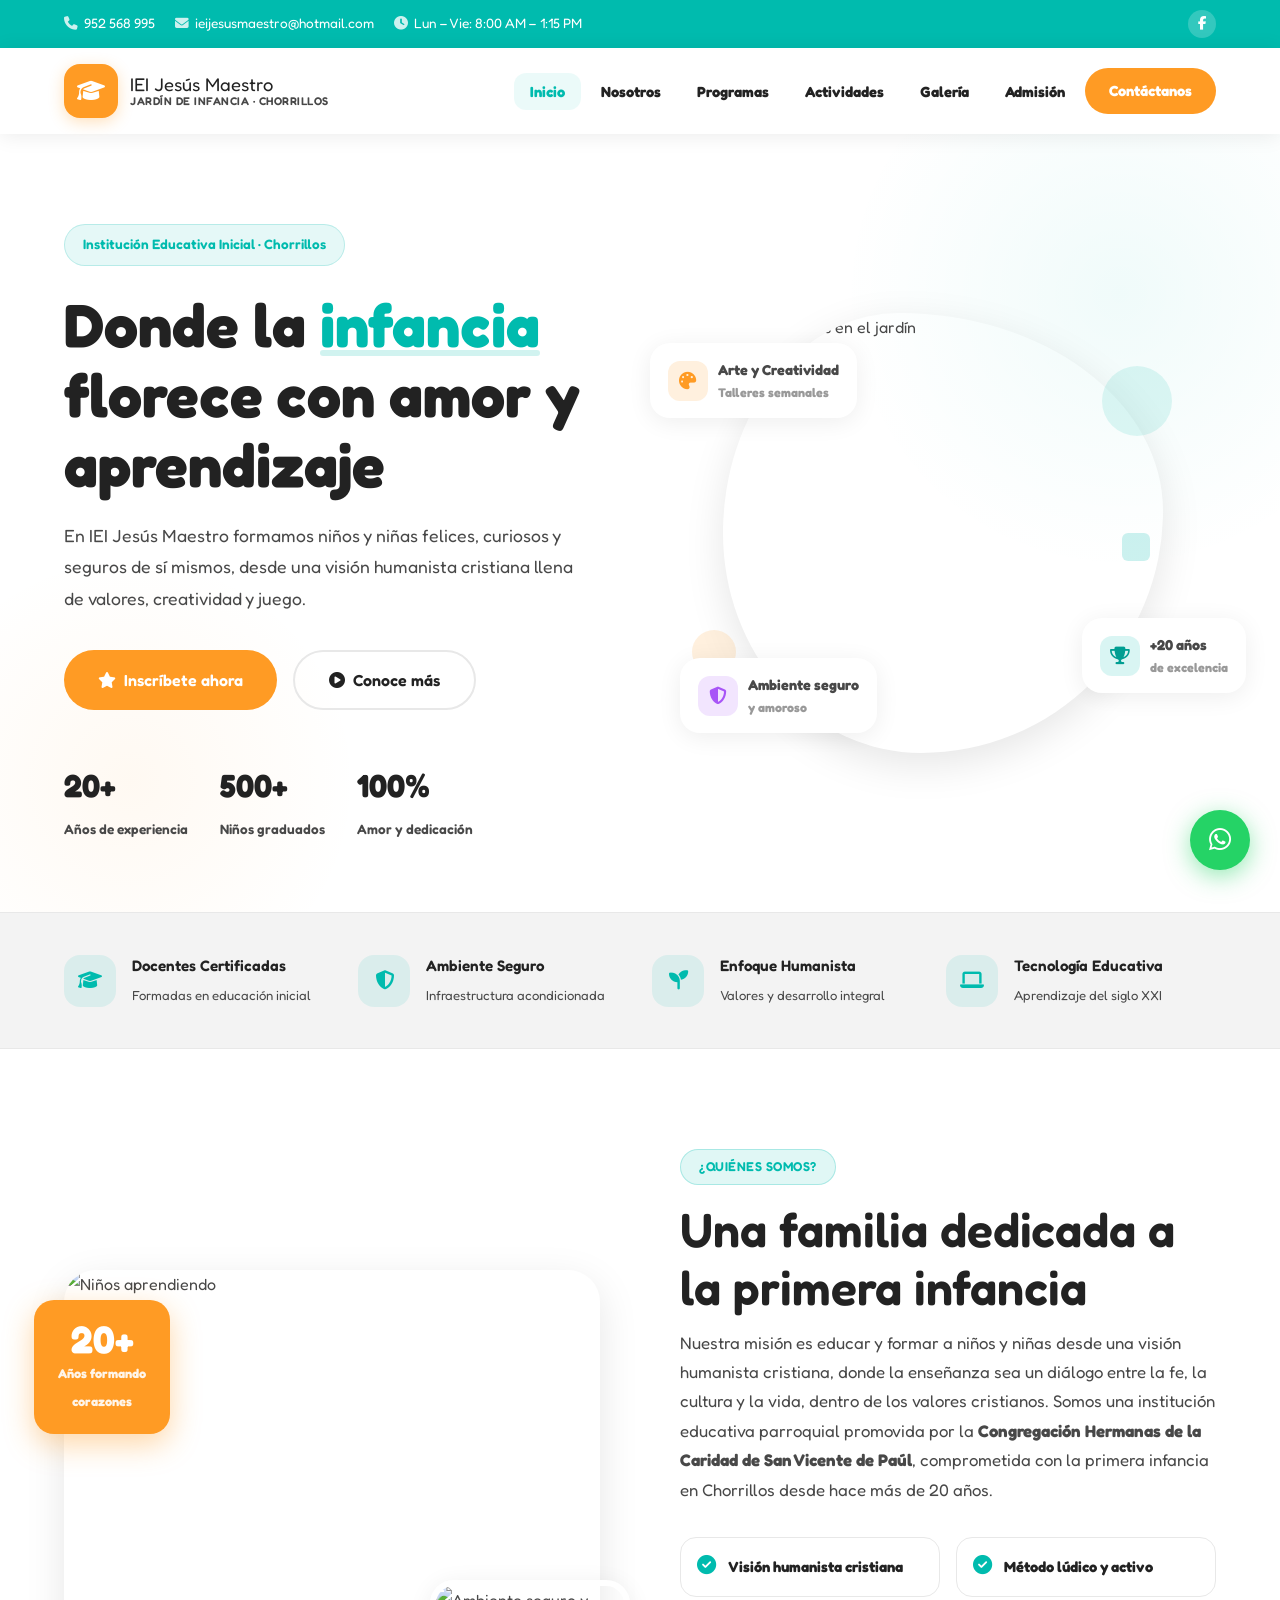
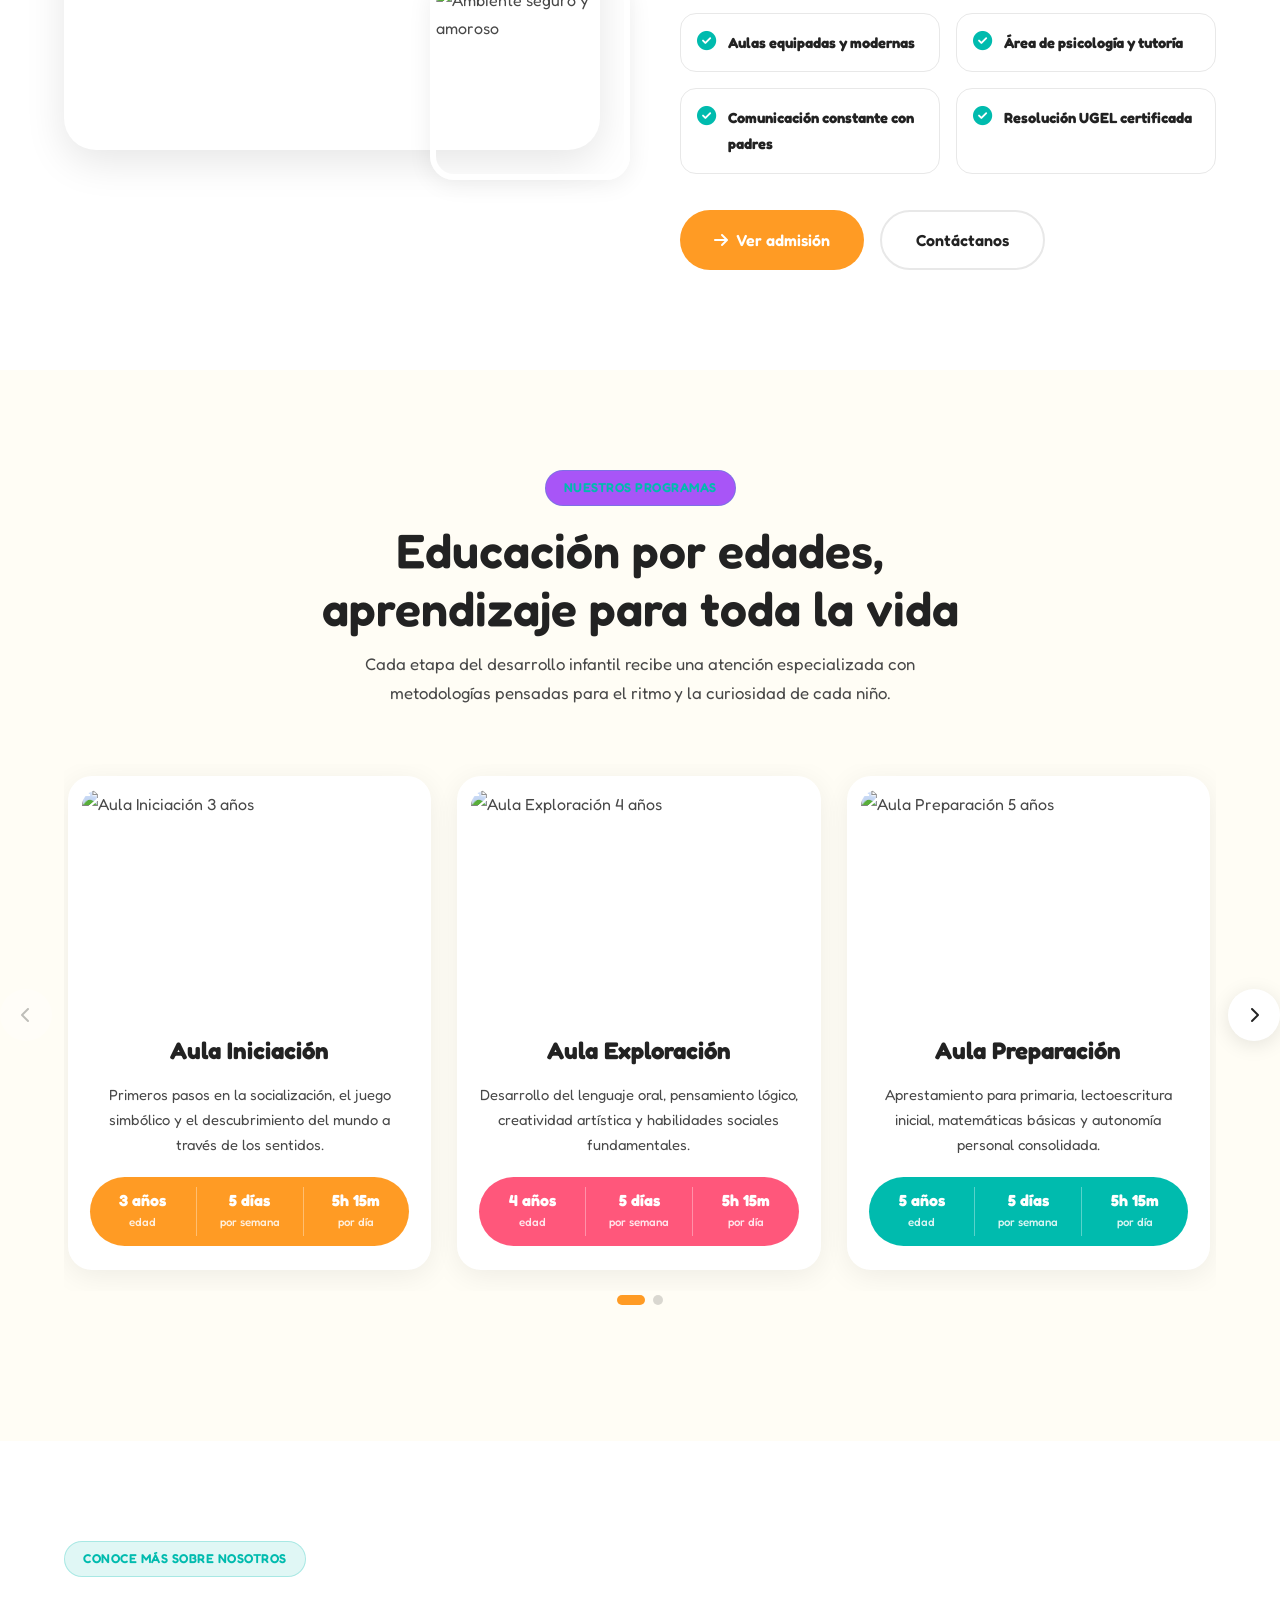
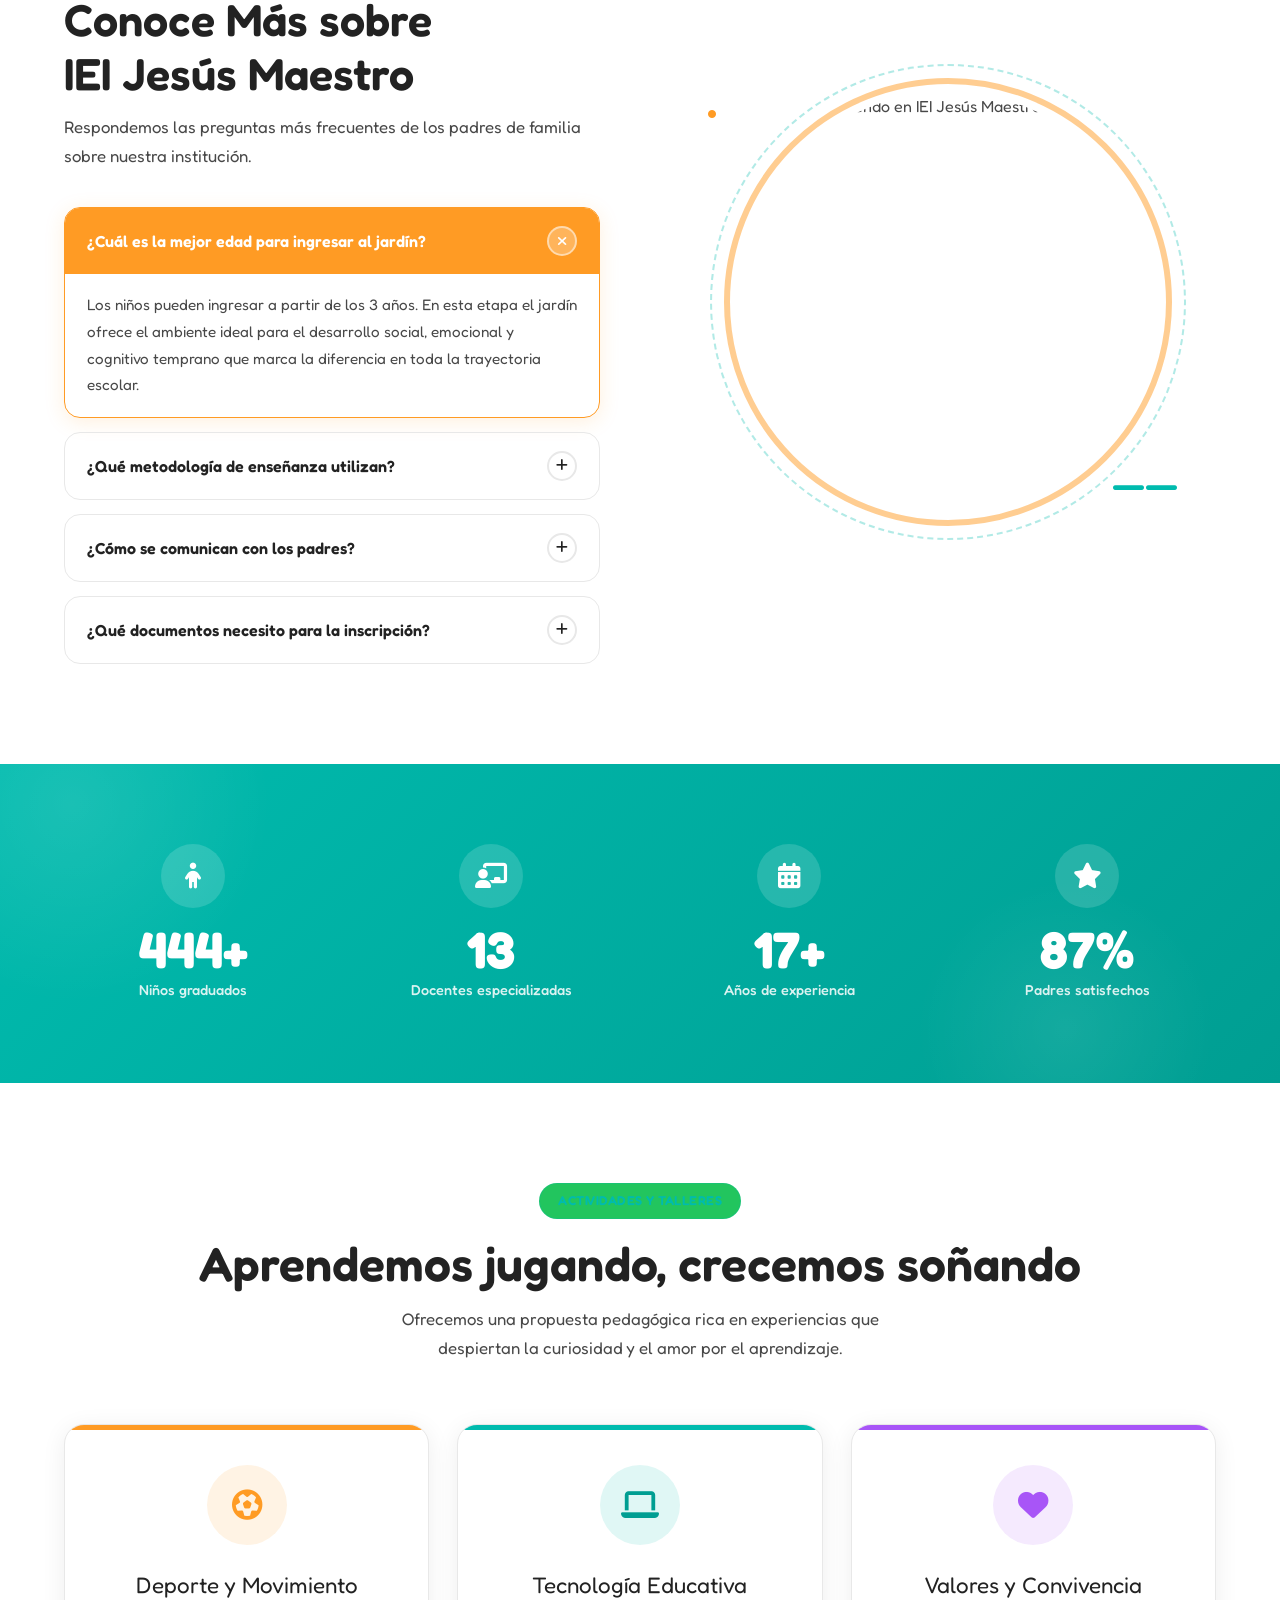
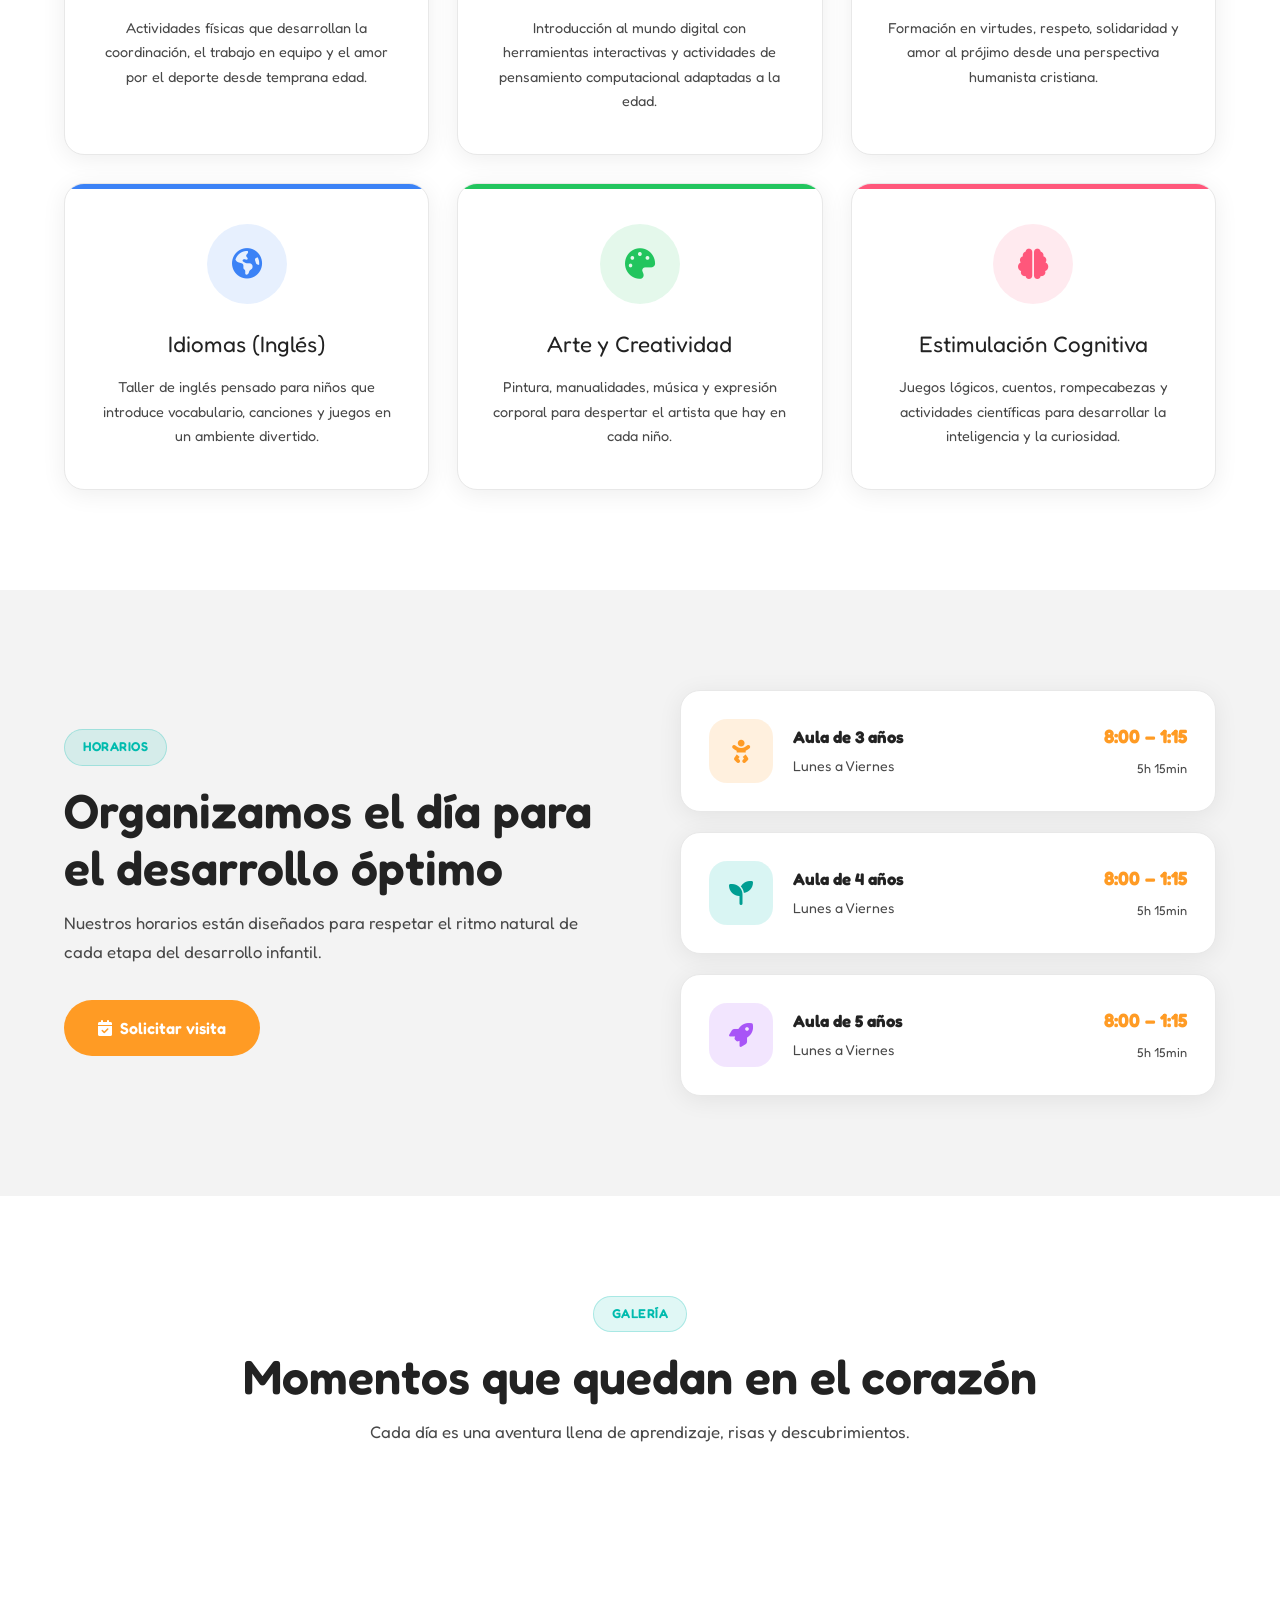
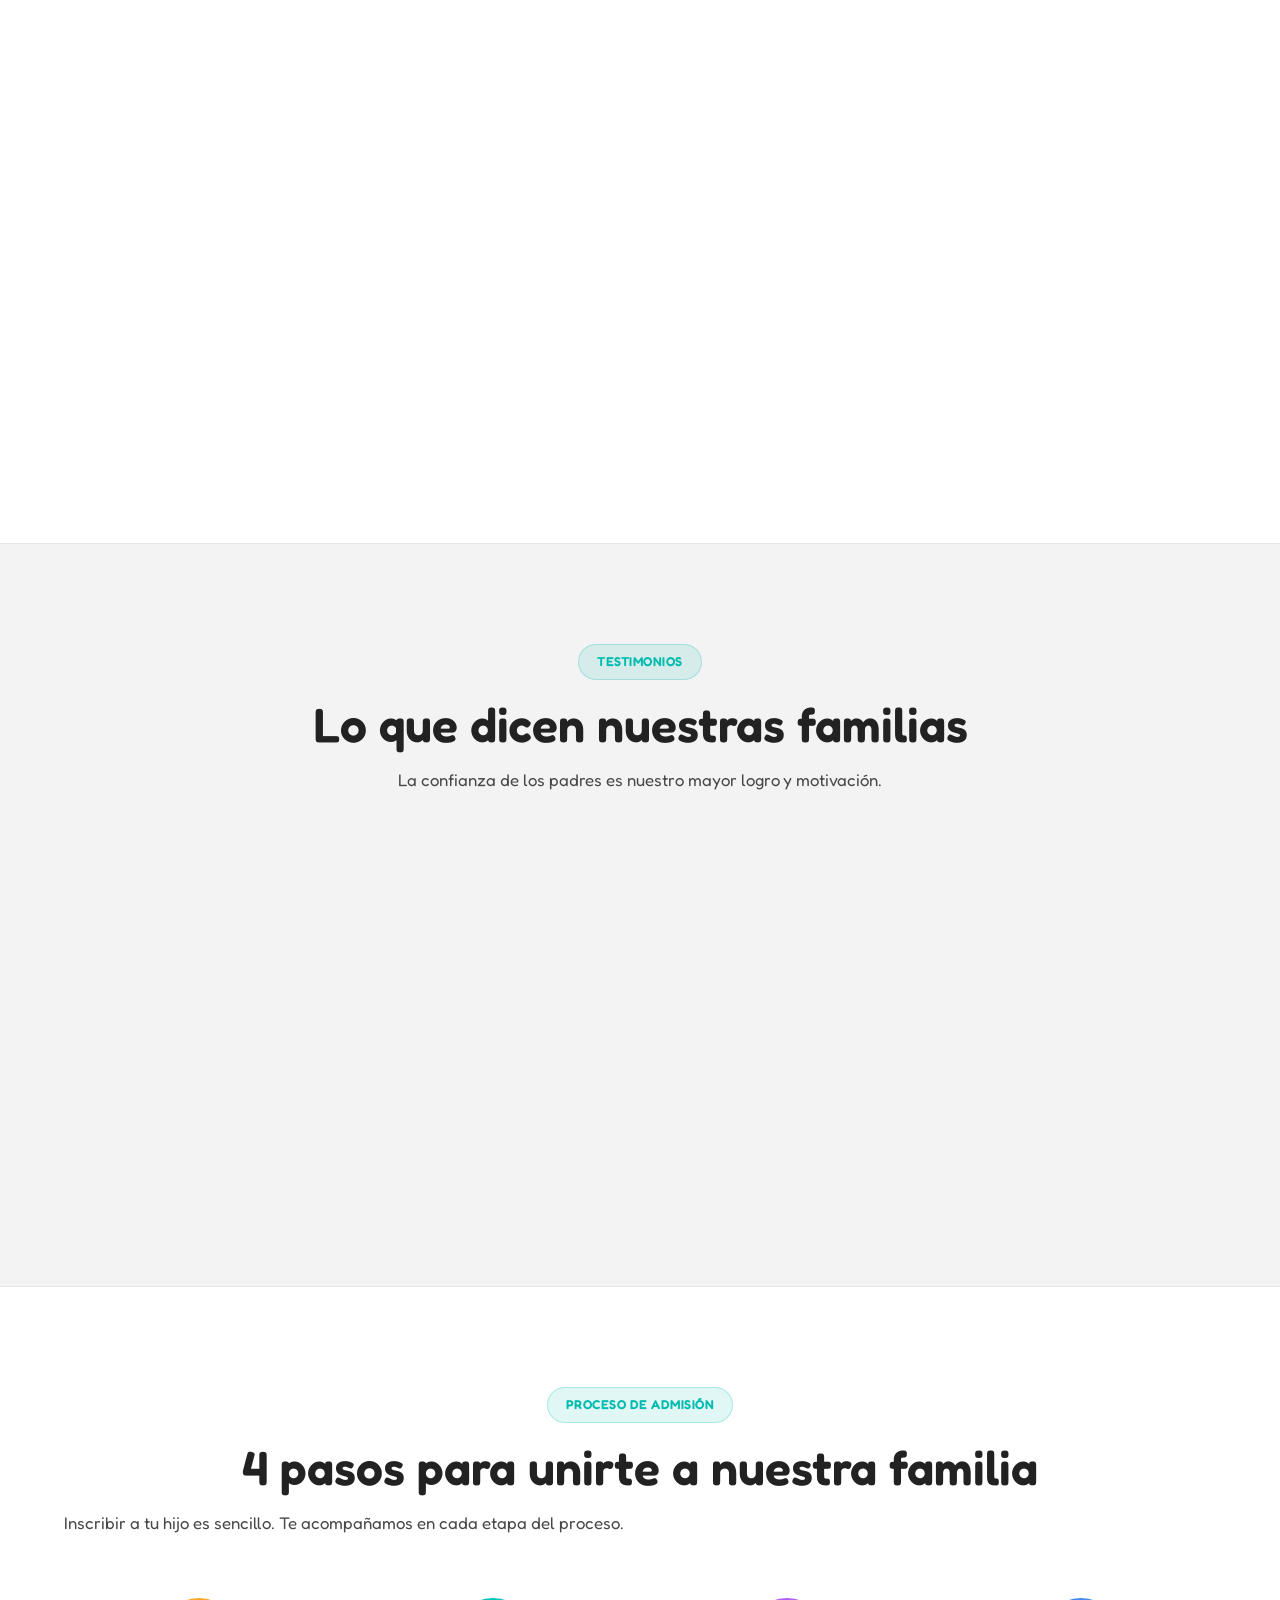
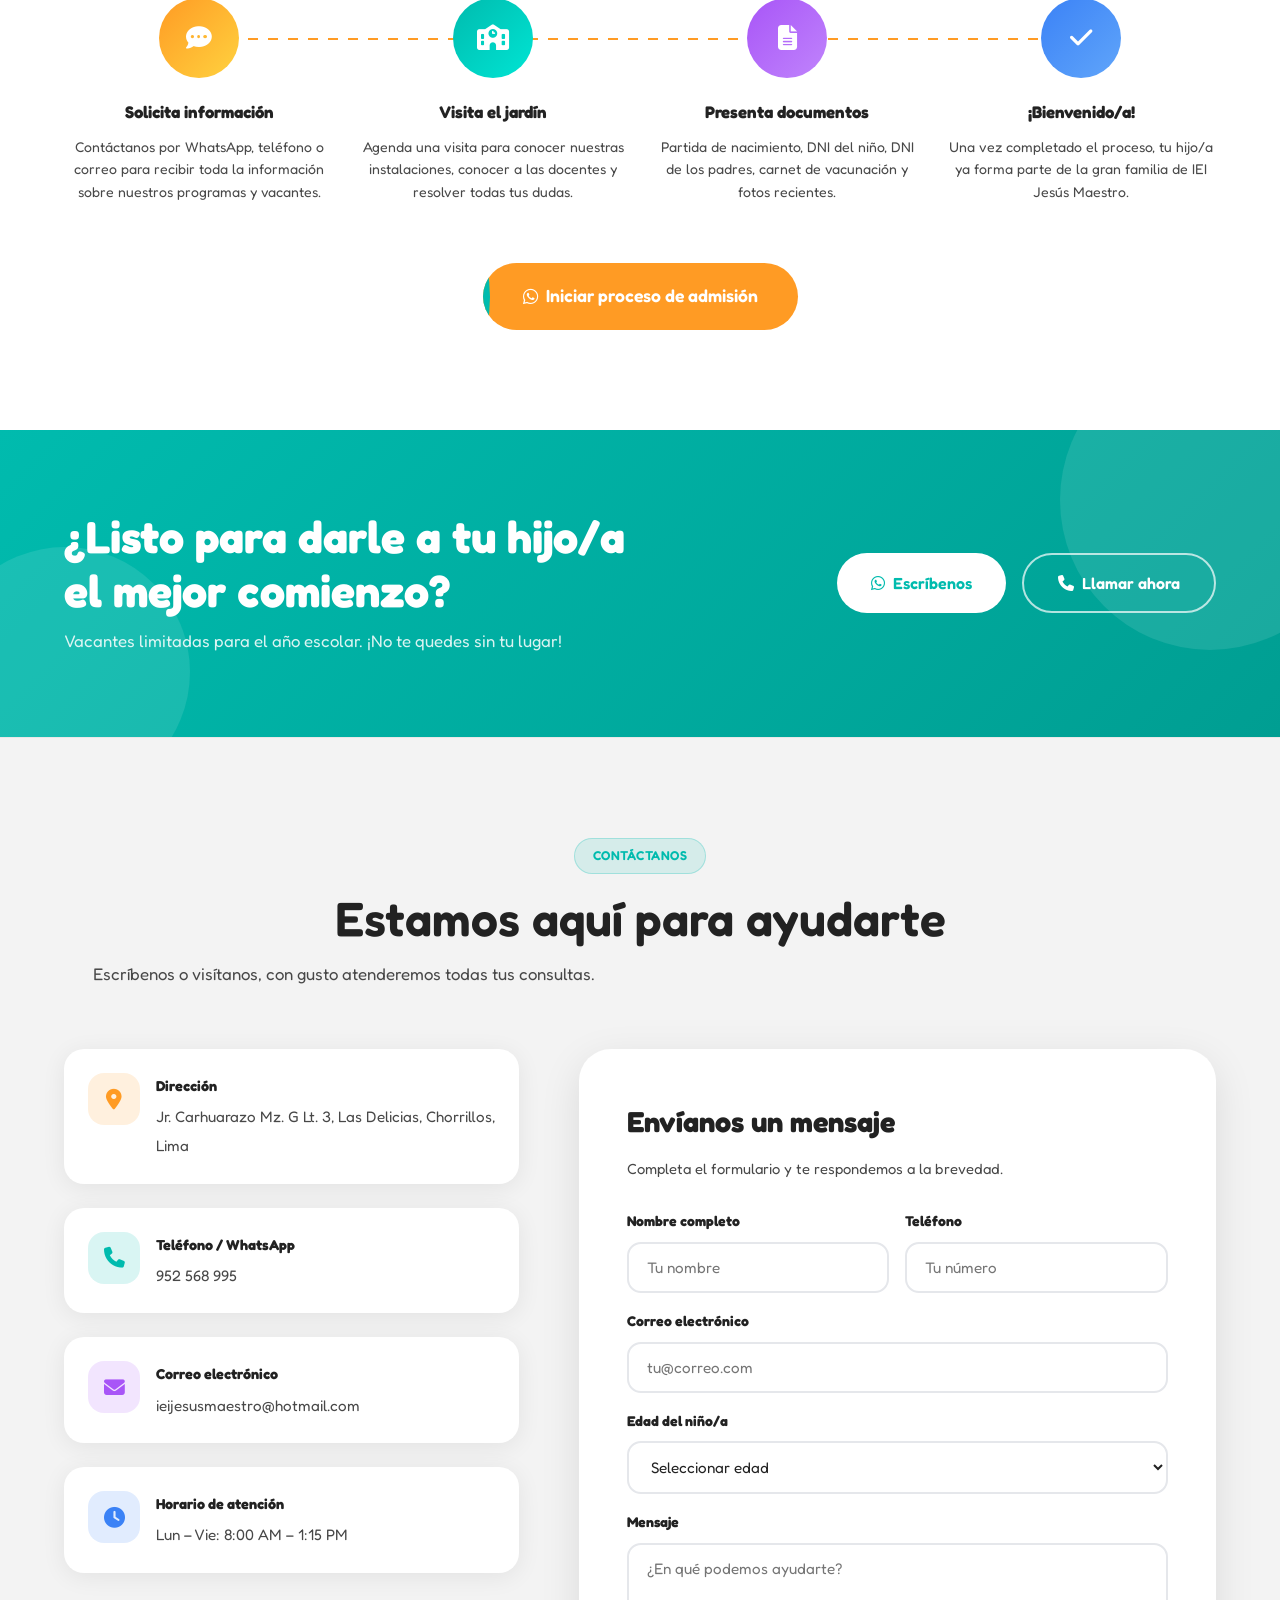
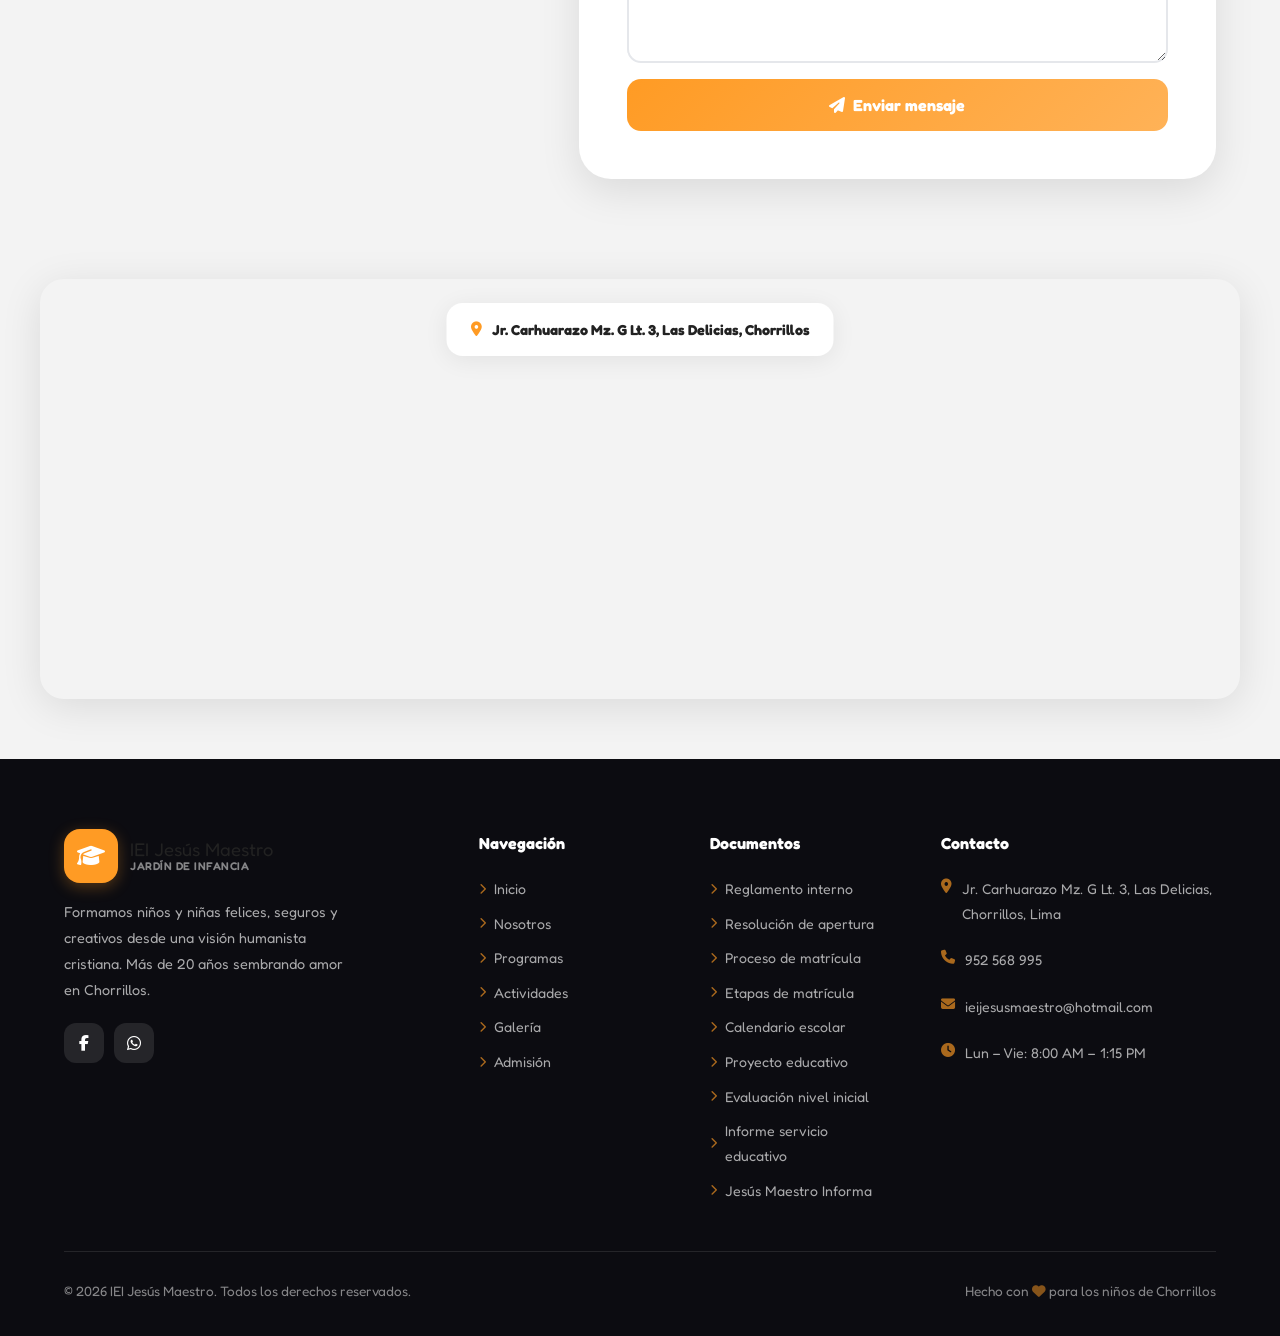
==== index.html @ d055d91a "Sitio web completo IEI Jesús Maestro con mini CMS (Decap CMS + Netlify) - index.html con data-cms at" ====
<!DOCTYPE html>
<html lang="es">
<head>
  <meta charset="UTF-8" />
  <meta name="viewport" content="width=device-width, initial-scale=1.0" />
  <title>IEI Jesús Maestro – Jardín de Infancia</title>
  <link rel="preconnect" href="https://fonts.googleapis.com" />
  <link rel="preconnect" href="https://fonts.gstatic.com" crossorigin />
  <link href="https://fonts.googleapis.com/css2?family=Fredoka:wght@300;400;500;600;700&display=swap" rel="stylesheet" />
  <link rel="stylesheet" href="https://cdnjs.cloudflare.com/ajax/libs/font-awesome/6.5.0/css/all.min.css" />
  <style>
    /* ===== RESET & BASE ===== */
    *, *::before, *::after { box-sizing: border-box; margin: 0; padding: 0; }
    html { scroll-behavior: smooth; }
    body { font-family: 'Fredoka', sans-serif; color: #484848; background: #fff; overflow-x: hidden; font-size: 16px; line-height: 1.75; }
    img { max-width: 100%; display: block; }
    a { text-decoration: none; color: inherit; }

    /* ===== CSS VARIABLES ===== */
    :root {
      --orange: #FF9B24;
      --orange-light: #FFB257;
      --teal: #00BBAE;
      --teal-dark: #009E92;
      --yellow: #FFD23F;
      --purple: #A855F7;
      --blue: #3B82F6;
      --green: #22C55E;
      --pink: #FF577B;
      --cream: #F3F3F3;
      --navy: #222222;
      --gray: #484848;
      --light-gray: #F0F0F0;
      --border: #E8E8E8;
      --white: #FFFFFF;
      --shadow: 0 4px 24px rgba(0,0,0,0.07);
      --shadow-lg: 0 12px 40px rgba(0,0,0,0.10);
      --radius: 20px;
      --radius-lg: 32px;
    }

    /* ===== UTILITIES ===== */
    .container { max-width: 1200px; margin: 0 auto; padding: 0 24px; }
    .section-title { font-family: 'Fredoka', sans-serif; font-size: clamp(2rem, 4vw, 3rem); font-weight: 600; color: var(--navy); line-height: 1.2; }
    .section-sub { font-size: 1.05rem; color: var(--gray); margin-top: 12px; max-width: 560px; line-height: 1.75; font-weight: 400; }
    .badge { display: inline-block; background: rgba(0,187,174,0.12); color: var(--teal); font-size: 0.8rem; font-weight: 600; letter-spacing: 0.5px; text-transform: uppercase; padding: 6px 18px; border-radius: 50px; margin-bottom: 16px; border: 1px solid rgba(0,187,174,0.25); }
    /* ===== BUTTONS – efecto círculo deslizante (estilo Kindedo) ===== */
    .btn {
      display: inline-flex; align-items: center; gap: 8px;
      padding: 14px 34px; border-radius: 50px; font-size: 1rem;
      font-weight: 600; cursor: pointer; border: none;
      position: relative; overflow: hidden; z-index: 1;
      transition: transform 0.35s ease, box-shadow 0.35s ease, color 0.5s ease-out;
      font-family: 'Fredoka', sans-serif;
    }
    /* Círculo pseudo-elemento que se desliza al hacer hover */
    .btn::before {
      content: ''; position: absolute;
      width: 300px; height: 300px; border-radius: 50%;
      top: 50%; left: 50%;
      transform: translate(-150%, -50%);
      transition: transform 0.5s ease-out;
      z-index: 0;
    }
    .btn:hover::before { transform: translate(-50%, -50%); }
    .btn:hover { transform: translateY(-3px); }
    /* Íconos y spans siempre por encima del círculo deslizante */
    .btn i, .btn span { position: relative; z-index: 2; }

    /* Primario: naranja → teal al hover */
    .btn-primary { background: var(--orange); color: #fff; }
    .btn-primary::before { background: var(--teal); }
    .btn-primary:hover { box-shadow: 0 12px 30px rgba(0,187,174,0.35); }

    /* Contorno: borde → navy al hover */
    .btn-outline { background: transparent; color: var(--navy); border: 2px solid var(--border); }
    .btn-outline::before { background: var(--navy); }
    .btn-outline:hover { color: #fff; border-color: var(--navy); box-shadow: 0 12px 30px rgba(34,34,34,0.2); }

    /* Teal: teal → naranja al hover */
    .btn-teal { background: var(--teal); color: #fff; }
    .btn-teal::before { background: var(--orange); }
    .btn-teal:hover { box-shadow: 0 12px 30px rgba(255,155,36,0.35); }

    /* Blanco (CTA): blanco → navy al hover */
    .btn-white { background: #fff; color: var(--teal); }
    .btn-white::before { background: var(--navy); }
    .btn-white:hover { color: #fff; box-shadow: 0 12px 30px rgba(0,0,0,0.2); }

    /* Ghost (CTA): borde blanco → blanco al hover */
    .btn-ghost { background: transparent; color: #fff; border: 2px solid rgba(255,255,255,0.7); }
    .btn-ghost::before { background: rgba(255,255,255,0.15); }
    .btn-ghost:hover { border-color: rgba(255,255,255,0.9); }

    /* ===== ANIMATIONS ===== */
    @keyframes float { 0%,100%{transform:translateY(0)} 50%{transform:translateY(-18px)} }
    @keyframes floatReverse { 0%,100%{transform:translateY(-10px)} 50%{transform:translateY(8px)} }
    @keyframes spin { from{transform:rotate(0deg)} to{transform:rotate(360deg)} }
    @keyframes pulse { 0%,100%{transform:scale(1)} 50%{transform:scale(1.08)} }
    @keyframes slideInLeft { from{opacity:0;transform:translateX(-50px)} to{opacity:1;transform:translateX(0)} }
    @keyframes slideInRight { from{opacity:0;transform:translateX(50px)} to{opacity:1;transform:translateX(0)} }
    @keyframes fadeInUp { from{opacity:0;transform:translateY(40px)} to{opacity:1;transform:translateY(0)} }
    @keyframes countUp { from{opacity:0} to{opacity:1} }
    @keyframes wave { 0%,100%{border-radius:60% 40% 30% 70%/60% 30% 70% 40%} 50%{border-radius:30% 60% 70% 40%/50% 60% 30% 60%} }
    @keyframes heartbeat { 0%,100%{transform:scale(1)} 14%{transform:scale(1.3)} 28%{transform:scale(1)} 42%{transform:scale(1.3)} 70%{transform:scale(1)} }
    @keyframes shimmer { 0%{background-position:-200% 0} 100%{background-position:200% 0} }

    .float { animation: float 4s ease-in-out infinite; }
    .float-rev { animation: floatReverse 5s ease-in-out infinite; }
    .spin-slow { animation: spin 20s linear infinite; }

    /* ===== REVEAL ON SCROLL ===== */
    .reveal { opacity: 0; transform: translateY(40px); transition: all 0.7s cubic-bezier(0.16,1,0.3,1); }
    .reveal.visible { opacity: 1; transform: translateY(0); }
    .reveal-left { opacity: 0; transform: translateX(-50px); transition: all 0.7s cubic-bezier(0.16,1,0.3,1); }
    .reveal-left.visible { opacity: 1; transform: translateX(0); }
    .reveal-right { opacity: 0; transform: translateX(50px); transition: all 0.7s cubic-bezier(0.16,1,0.3,1); }
    .reveal-right.visible { opacity: 1; transform: translateX(0); }

    /* ===== TOP BAR ===== */
    .topbar { background: var(--teal); color: #fff; padding: 10px 0; font-size: 0.85rem; }
    .topbar .container { display: flex; justify-content: space-between; align-items: center; flex-wrap: wrap; gap: 8px; }
    .topbar-left { display: flex; gap: 20px; flex-wrap: wrap; }
    .topbar-left span { display: flex; align-items: center; gap: 6px; }
    .topbar-left i { color: rgba(255,255,255,0.8); }
    .topbar-right { display: flex; gap: 12px; }
    .topbar-right a { width: 28px; height: 28px; background: rgba(255,255,255,0.2); border-radius: 50%; display: flex; align-items: center; justify-content: center; transition: background 0.3s; }
    .topbar-right a:hover { background: rgba(255,255,255,0.35); }

    /* ===== NAVBAR ===== */
    .navbar { background: #fff; padding: 16px 0; position: sticky; top: 0; z-index: 1000; box-shadow: 0 2px 20px rgba(0,0,0,0.08); transition: all 0.3s; }
    .navbar.scrolled { padding: 10px 0; box-shadow: 0 4px 30px rgba(0,0,0,0.12); }
    .navbar .container { display: flex; align-items: center; justify-content: space-between; gap: 24px; }
    .logo { display: flex; align-items: center; gap: 12px; }
    .logo-icon { width: 54px; height: 54px; background: var(--orange); border-radius: 16px; display: flex; align-items: center; justify-content: center; font-size: 1.4rem; color: #fff; box-shadow: 0 4px 15px rgba(255,155,36,0.3); }
    .logo-text { display: flex; flex-direction: column; line-height: 1.2; }
    .logo-text .name { font-family: 'Fredoka', sans-serif; font-size: 1.15rem; color: var(--navy); }
    .logo-text .sub { font-size: 0.7rem; color: var(--gray); font-weight: 600; text-transform: uppercase; letter-spacing: 0.5px; }
    .nav-links { display: flex; align-items: center; gap: 4px; list-style: none; }
    .nav-links a { padding: 10px 16px; border-radius: 12px; font-weight: 700; font-size: 0.92rem; color: var(--navy); transition: all 0.3s; }
    .nav-links a:hover, .nav-links a.active { background: rgba(0,187,174,0.08); color: var(--teal); }
    .nav-cta { display: inline-flex !important; align-items: center; justify-content: center; background: var(--orange); color: #fff !important; border-radius: 50px !important; padding: 10px 24px !important; font-weight: 600; position: relative; overflow: hidden; transition: transform 0.35s ease, box-shadow 0.35s ease; }
    .nav-cta::before { content: ''; position: absolute; width: 220px; height: 220px; border-radius: 50%; background: var(--teal); top: 50%; left: 50%; transform: translate(-150%, -50%); transition: transform 0.5s ease-out; z-index: 0; pointer-events: none; }
    .nav-cta:hover::before { transform: translate(-50%, -50%); }
    .nav-cta span { position: relative; z-index: 2; }
    .nav-cta:hover { color: #fff !important; box-shadow: 0 6px 20px rgba(0,187,174,0.35); transform: translateY(-2px); background: var(--orange); }
    .hamburger { display: none; flex-direction: column; gap: 5px; cursor: pointer; padding: 8px; }
    .hamburger span { width: 26px; height: 2.5px; background: var(--navy); border-radius: 5px; transition: all 0.3s; }
    .mobile-menu { display: none; position: fixed; top: 0; left: 0; width: 100%; height: 100vh; background: #fff; z-index: 2000; flex-direction: column; align-items: center; justify-content: center; gap: 24px; }
    .mobile-menu.open { display: flex; }
    .mobile-menu a { font-size: 1.4rem; font-weight: 700; color: var(--navy); padding: 12px 32px; border-radius: 16px; transition: all 0.3s; }
    .mobile-menu a:hover { background: rgba(0,187,174,0.08); color: var(--teal); }
    .mobile-close { position: absolute; top: 24px; right: 24px; font-size: 1.6rem; cursor: pointer; color: var(--navy); }

    /* ===== HERO ===== */
    .hero { background: #ffffff; padding: 90px 0 70px; overflow: hidden; position: relative; border-bottom: 1px solid var(--border); }
    .hero::before { content: ''; position: absolute; top: -120px; right: -120px; width: 560px; height: 560px; background: radial-gradient(circle, rgba(0,187,174,0.06) 0%, transparent 70%); border-radius: 50%; pointer-events: none; }
    .hero::after { content: ''; position: absolute; bottom: -100px; left: -100px; width: 460px; height: 460px; background: radial-gradient(circle, rgba(255,155,36,0.06) 0%, transparent 70%); border-radius: 50%; pointer-events: none; }
    .hero .container { display: grid; grid-template-columns: 1fr 1fr; gap: 60px; align-items: center; position: relative; z-index: 1; }
    .hero-content { animation: slideInLeft 0.8s ease forwards; }
    .hero-tag { display: inline-flex; align-items: center; gap: 8px; background: rgba(0,187,174,0.10); color: var(--teal); font-weight: 600; font-size: 0.85rem; padding: 8px 18px; border-radius: 50px; margin-bottom: 24px; border: 1px solid rgba(0,187,174,0.2); }
    .hero-tag::before { content: none; }
    .hero h1 { font-family: 'Fredoka', sans-serif; font-size: clamp(2.4rem, 5vw, 3.8rem); font-weight: 700; color: var(--navy); line-height: 1.15; }
    .hero h1 span { color: var(--teal); position: relative; display: inline-block; }
    .hero h1 span::after { content: ''; position: absolute; bottom: 4px; left: 0; width: 100%; height: 6px; background: rgba(0,187,174,0.18); z-index: -1; border-radius: 4px; }
    .hero-desc { font-size: 1.1rem; color: var(--gray); margin: 20px 0 36px; line-height: 1.8; max-width: 520px; }
    .hero-actions { display: flex; gap: 16px; flex-wrap: wrap; }
    .hero-stats { display: flex; gap: 32px; margin-top: 48px; }
    .hero-stat strong { font-family: 'Fredoka', sans-serif; font-size: 2rem; color: var(--navy); display: block; }
    .hero-stat span { font-size: 0.85rem; color: var(--gray); font-weight: 600; }
    .hero-visual { position: relative; display: flex; justify-content: center; align-items: center; animation: slideInRight 0.8s ease forwards; }
    .hero-main-img { width: 440px; height: 440px; object-fit: cover; border-radius: 40% 60% 55% 45% / 50% 45% 55% 50%; box-shadow: var(--shadow-lg); animation: wave 8s ease-in-out infinite; }
    .hero-bubble { position: absolute; background: #fff; border-radius: 20px; padding: 14px 18px; box-shadow: var(--shadow); display: flex; align-items: center; gap: 10px; font-weight: 700; font-size: 0.9rem; }
    .hero-bubble.b1 { top: 30px; left: -20px; animation: float 3.5s ease-in-out infinite; }
    .hero-bubble.b2 { bottom: 60px; right: -30px; animation: float 4.5s ease-in-out infinite 1s; }
    .hero-bubble.b3 { bottom: 20px; left: 10px; animation: float 3s ease-in-out infinite 0.5s; }
    .bubble-icon { width: 40px; height: 40px; border-radius: 12px; display: flex; align-items: center; justify-content: center; font-size: 1.1rem; }
    .bubble-icon.orange { background: rgba(255,155,36,0.15); color: var(--orange); }
    .bubble-icon.teal { background: rgba(0,187,174,0.15); color: var(--teal-dark); }
    .bubble-icon.purple { background: rgba(168,85,247,0.15); color: var(--purple); }
    .hero-shapes { position: absolute; width: 100%; height: 100%; pointer-events: none; }
    .shape { position: absolute; border-radius: 50%; opacity: 0.6; }
    .shape.s1 { width: 70px; height: 70px; background: var(--teal); opacity: 0.12; top: 12%; right: 8%; animation: float 5s ease-in-out infinite; }
    .shape.s2 { width: 44px; height: 44px; background: var(--orange); opacity: 0.15; bottom: 18%; left: 4%; animation: floatReverse 4s ease-in-out infinite; }
    .shape.s3 { width: 28px; height: 28px; background: var(--teal); opacity: 0.2; top: 50%; right: 12%; animation: spin 8s linear infinite; border-radius: 6px; }

    /* ===== FEATURES STRIP ===== */
    .features-strip { background: var(--cream); padding: 40px 0; border-bottom: 1px solid var(--border); }
    .features-strip .container { display: grid; grid-template-columns: repeat(4, 1fr); gap: 24px; }
    .strip-item { display: flex; align-items: center; gap: 16px; }
    .strip-icon { width: 52px; height: 52px; background: rgba(0,187,174,0.10); border-radius: 16px; display: flex; align-items: center; justify-content: center; font-size: 1.2rem; color: var(--teal); flex-shrink: 0; }
    .strip-text strong { display: block; font-weight: 600; font-size: 0.95rem; color: var(--navy); }
    .strip-text span { font-size: 0.82rem; color: var(--gray); }

    /* ===== ABOUT ===== */
    .about { padding: 100px 0; background: #fff; }
    .about .container { display: grid; grid-template-columns: 1fr 1fr; gap: 80px; align-items: center; }
    .about-visual { position: relative; }
    .about-img-main { width: 100%; border-radius: var(--radius-lg); object-fit: cover; height: 480px; box-shadow: var(--shadow-lg); }
    .about-img-secondary { position: absolute; bottom: -30px; right: -30px; width: 200px; height: 200px; border-radius: 24px; object-fit: cover; border: 6px solid #fff; box-shadow: var(--shadow); }
    .about-badge-card { position: absolute; top: 30px; left: -30px; background: var(--orange); color: #fff; padding: 20px 24px; border-radius: 20px; text-align: center; box-shadow: 0 10px 30px rgba(255,155,36,0.4); animation: float 4s ease-in-out infinite; }
    .about-badge-card strong { font-family: 'Fredoka', sans-serif; font-size: 2.4rem; display: block; line-height: 1; }
    .about-badge-card span { font-size: 0.8rem; font-weight: 700; opacity: 0.9; }
    .about-content .badge { background: rgba(0,187,174,0.12); color: var(--teal); border: 1px solid rgba(0,187,174,0.25); }
    .about-features { display: grid; grid-template-columns: 1fr 1fr; gap: 16px; margin-top: 32px; }
    .about-feature { display: flex; align-items: flex-start; gap: 12px; padding: 16px; background: #fff; border: 1px solid var(--border); border-radius: 16px; }
    .about-feature i { color: var(--teal); font-size: 1.2rem; margin-top: 2px; flex-shrink: 0; }
    .about-feature span { font-size: 0.92rem; font-weight: 700; color: var(--navy); }

    /* ===== PROGRAMS CAROUSEL (estilo Kindedo) ===== */
    .programs { padding: 100px 0 80px; background: #FFFDF5; overflow: hidden; }
    .programs-header { text-align: center; margin-bottom: 56px; }
    .programs-header .section-sub { margin: 12px auto 0; }

    /* Carousel wrapper */
    .programs-carousel-wrap { position: relative; max-width: 1280px; margin: 0 auto; padding: 0 64px 56px; }
    .programs-track-outer { overflow: hidden; padding: 12px 4px 20px; }
    .programs-track { display: flex; gap: 26px; transition: transform 0.55s cubic-bezier(0.25,1,0.5,1); will-change: transform; }

    /* Cards */
    .program-card { flex: 0 0 calc(33.333% - 18px); background: #fff; border-radius: 24px; overflow: hidden; box-shadow: 0 6px 30px rgba(0,0,0,0.07); transition: box-shadow 0.35s, transform 0.35s; }
    .program-card:hover { transform: translateY(-8px); box-shadow: 0 20px 55px rgba(0,0,0,0.12); }

    /* Thumbnail — imagen con padding interior (estilo Kindedo) */
    .program-thumb { padding: 14px 14px 0; }
    .program-thumb img { width: 100%; height: 220px; object-fit: cover; border-radius: 16px; display: block; transition: transform 0.55s ease; }
    .program-card:hover .program-thumb img { transform: scale(1.04); }

    /* Body */
    .program-body { padding: 20px 22px 4px; }
    .program-name { font-family: 'Fredoka', sans-serif; font-size: 1.5rem; font-weight: 700; color: var(--navy); margin-bottom: 10px; text-align: center; }
    .program-desc { font-size: 0.92rem; color: var(--gray); line-height: 1.7; text-align: center; min-height: 72px; }

    /* Info bar — píldora coloreada al fondo */
    .program-info-bar { display: flex; align-items: center; border-radius: 50px; overflow: hidden; margin: 20px 0; }
    .program-card[data-color="orange"] .program-info-bar { background: var(--orange); }
    .program-card[data-color="teal"]   .program-info-bar { background: var(--teal); }
    .program-card[data-color="pink"]   .program-info-bar { background: var(--pink); }
    .program-card[data-color="blue"]   .program-info-bar { background: var(--blue); }
    .program-info-item { flex: 1; display: flex; flex-direction: column; align-items: center; justify-content: center; padding: 14px 6px; }
    .info-val   { display: block; font-weight: 700; font-size: 1rem; color: #fff; line-height: 1.2; }
    .info-label { display: block; font-size: 0.72rem; color: rgba(255,255,255,0.85); margin-top: 2px; font-weight: 500; }
    .info-sep   { width: 1px; background: rgba(255,255,255,0.35); align-self: stretch; flex-shrink: 0; margin: 10px 0; }

    /* Flechas */
    .carousel-arrow { position: absolute; top: calc(50% - 48px); transform: translateY(-50%); width: 52px; height: 52px; border-radius: 50%; background: #fff; border: none; box-shadow: 0 4px 20px rgba(0,0,0,0.1); cursor: pointer; display: flex; align-items: center; justify-content: center; font-size: 1rem; color: var(--navy); transition: all 0.3s; z-index: 10; }
    .carousel-arrow:hover { background: var(--orange); color: #fff; box-shadow: 0 8px 25px rgba(255,155,36,0.4); }
    .carousel-arrow:disabled { opacity: 0.35; cursor: default; background: #fff; color: var(--gray); box-shadow: none; }
    .carousel-arrow.prev { left: 0; }
    .carousel-arrow.next { right: 0; }

    /* Dots */
    .carousel-dots { display: flex; justify-content: center; gap: 8px; margin-top: 4px; }
    .carousel-dot { width: 10px; height: 10px; border-radius: 50%; background: rgba(0,0,0,0.15); cursor: pointer; transition: all 0.3s; border: none; padding: 0; }
    .carousel-dot.active { background: var(--orange); width: 28px; border-radius: 5px; }

    /* ===== WHY US / FAQ ===== */
    .why-us { padding: 100px 0; background: #ffffff; }
    .why-us .container { display: grid; grid-template-columns: 1fr 1fr; gap: 80px; align-items: center; }
    .why-content .section-title { font-size: clamp(2rem, 3.5vw, 2.8rem); }
    .why-content .section-sub { margin-bottom: 36px; }
    /* FAQ Accordion */
    .faq-list { display: flex; flex-direction: column; gap: 14px; margin-top: 36px; }
    .faq-item { border: 1.5px solid var(--border); border-radius: 16px; overflow: hidden; transition: all 0.3s; }
    .faq-item.active { border-color: var(--orange); box-shadow: 0 4px 20px rgba(255,155,36,0.15); }
    .faq-question { width: 100%; padding: 18px 22px; background: transparent; border: none; text-align: left; font-family: 'Fredoka', sans-serif; font-size: 1rem; font-weight: 600; color: var(--navy); cursor: pointer; display: flex; align-items: center; justify-content: space-between; gap: 12px; transition: all 0.3s; }
    .faq-item.active .faq-question { background: var(--orange); color: #fff; border-radius: 14px 14px 0 0; }
    .faq-icon { width: 30px; height: 30px; border-radius: 50%; border: 2px solid var(--border); display: flex; align-items: center; justify-content: center; font-size: 0.85rem; flex-shrink: 0; color: var(--navy); transition: all 0.3s; }
    .faq-item.active .faq-icon { background: rgba(255,255,255,0.25); border-color: rgba(255,255,255,0.5); color: #fff; }
    .faq-answer { padding: 18px 22px; font-size: 0.95rem; color: var(--gray); line-height: 1.75; display: none; }
    .faq-item.active .faq-answer { display: block; }
    /* Blob image */
    .why-visual { position: relative; display: flex; justify-content: center; align-items: center; }
    .blob-wrap { position: relative; width: 420px; height: 420px; }
    .blob-wrap img { width: 100%; height: 100%; object-fit: cover; border-radius: 50%; position: relative; z-index: 2; }
    .blob-ring { position: absolute; inset: -14px; border-radius: 50%; border: 6px solid var(--orange); opacity: 0.5; z-index: 1; animation: pulse 4s ease-in-out infinite; }
    .blob-ring-2 { position: absolute; inset: -28px; border-radius: 50%; border: 2px dashed var(--teal); opacity: 0.3; z-index: 1; }
    .blob-squiggle { position: absolute; z-index: 3; }
    .blob-squiggle.s1 { bottom: -10px; right: -20px; color: var(--teal); font-size: 2.4rem; animation: floatReverse 4s ease-in-out infinite; }
    .blob-squiggle.s2 { top: -10px; left: -30px; color: var(--orange); font-size: 1.8rem; animation: float 5s ease-in-out infinite; }

    /* ===== STATS ===== */
    .stats { background: linear-gradient(135deg, var(--teal) 0%, var(--teal-dark) 100%); padding: 80px 0; position: relative; overflow: hidden; }
    .stats::before { content: ''; position: absolute; top: -50%; left: -10%; width: 400px; height: 400px; background: radial-gradient(circle, rgba(255,255,255,0.1) 0%, transparent 70%); border-radius: 50%; pointer-events: none; }
    .stats::after { content: ''; position: absolute; bottom: -30%; right: 5%; width: 300px; height: 300px; background: radial-gradient(circle, rgba(255,255,255,0.08) 0%, transparent 70%); border-radius: 50%; pointer-events: none; }
    .stats .container { display: grid; grid-template-columns: repeat(4, 1fr); gap: 40px; position: relative; z-index: 1; }
    .stat-item { text-align: center; color: #fff; }
    .stat-icon { width: 64px; height: 64px; border-radius: 50%; background: rgba(255,255,255,0.15); display: flex; align-items: center; justify-content: center; font-size: 1.6rem; color: #fff; margin: 0 auto 16px; }
    .stat-num { font-family: 'Fredoka', sans-serif; font-size: 3.2rem; line-height: 1; display: block; font-weight: 700; }
    .stat-num span.counter { color: #fff; }
    .stat-label { font-size: 0.9rem; opacity: 0.85; margin-top: 6px; font-weight: 500; }

    /* ===== PILLARS (activities) ===== */
    .pillars { padding: 100px 0; background: #ffffff; }
    .pillars-header { text-align: center; margin-bottom: 60px; }
    .pillars-header .section-sub { margin: 12px auto 0; }
    .pillars-grid { display: grid; grid-template-columns: repeat(3, 1fr); gap: 28px; }
    .pillar-card { background: #fff; border-radius: var(--radius); padding: 40px 32px; text-align: center; border: 1px solid var(--border); box-shadow: var(--shadow); transition: all 0.35s; position: relative; overflow: hidden; }
    .pillar-card::before { content: ''; position: absolute; top: 0; left: 0; right: 0; height: 5px; }
    .pillar-card:nth-child(1)::before { background: var(--orange); }
    .pillar-card:nth-child(2)::before { background: var(--teal); }
    .pillar-card:nth-child(3)::before { background: var(--purple); }
    .pillar-card:nth-child(4)::before { background: var(--blue); }
    .pillar-card:nth-child(5)::before { background: var(--green); }
    .pillar-card:nth-child(6)::before { background: var(--pink); }
    .pillar-card:hover { transform: translateY(-10px); box-shadow: var(--shadow-lg); border-color: transparent; }
    .pillar-icon { width: 80px; height: 80px; border-radius: 50%; display: flex; align-items: center; justify-content: center; font-size: 1.9rem; margin: 0 auto 20px; animation: pulse 4s ease-in-out infinite; }
    .pillar-card:nth-child(1) .pillar-icon { background: rgba(255,155,36,0.12); color: var(--orange); }
    .pillar-card:nth-child(2) .pillar-icon { background: rgba(0,187,174,0.12); color: var(--teal-dark); }
    .pillar-card:nth-child(3) .pillar-icon { background: rgba(168,85,247,0.12); color: var(--purple); }
    .pillar-card:nth-child(4) .pillar-icon { background: rgba(59,130,246,0.12); color: var(--blue); }
    .pillar-card:nth-child(5) .pillar-icon { background: rgba(34,197,94,0.12); color: var(--green); }
    .pillar-card:nth-child(6) .pillar-icon { background: rgba(255,87,123,0.12); color: var(--pink); }
    .pillar-title { font-family: 'Fredoka', sans-serif; font-size: 1.4rem; color: var(--navy); margin-bottom: 12px; }
    .pillar-desc { font-size: 0.9rem; color: var(--gray); line-height: 1.7; }

    /* ===== SCHEDULE ===== */
    .schedule { padding: 100px 0; background: var(--cream); }
    .schedule .container { display: grid; grid-template-columns: 1fr 1fr; gap: 80px; align-items: center; }
    .schedule-cards { display: flex; flex-direction: column; gap: 20px; }
    .schedule-card { display: flex; align-items: center; gap: 20px; padding: 28px; border-radius: 20px; background: #fff; border: 1px solid var(--border); transition: all 0.3s; cursor: default; box-shadow: var(--shadow); }
    .schedule-card:hover { border-color: var(--teal); transform: translateX(6px); box-shadow: var(--shadow-lg); }
    .schedule-age { width: 64px; height: 64px; border-radius: 18px; display: flex; align-items: center; justify-content: center; font-size: 1.5rem; flex-shrink: 0; }
    .schedule-card:nth-child(1) .schedule-age { background: rgba(255,155,36,0.15); color: var(--orange); }
    .schedule-card:nth-child(2) .schedule-age { background: rgba(0,187,174,0.15); color: var(--teal-dark); }
    .schedule-card:nth-child(3) .schedule-age { background: rgba(168,85,247,0.15); color: var(--purple); }
    .schedule-info strong { font-weight: 700; font-size: 1.05rem; color: var(--navy); display: block; }
    .schedule-info span { font-size: 0.88rem; color: var(--gray); margin-top: 2px; display: block; }
    .schedule-time { margin-left: auto; text-align: right; }
    .schedule-time strong { font-family: 'Fredoka', sans-serif; font-size: 1.2rem; color: var(--orange); display: block; }
    .schedule-time span { font-size: 0.8rem; color: var(--gray); }
    .schedule-content .section-title { margin-bottom: 12px; }

    /* ===== GALLERY ===== */
    .gallery { padding: 100px 0; background: #ffffff; }
    .gallery-header { text-align: center; margin-bottom: 60px; }
    .gallery-header .section-title { color: var(--navy); }
    .gallery-header .section-sub { color: var(--gray); margin: 12px auto 0; }
    .gallery-grid { display: grid; grid-template-columns: repeat(3, 1fr); grid-template-rows: repeat(2, 260px); gap: 16px; }
    .gallery-item { border-radius: 20px; overflow: hidden; position: relative; cursor: pointer; }
    .gallery-item img { width: 100%; height: 100%; object-fit: cover; transition: transform 0.5s ease; }
    .gallery-item:hover img { transform: scale(1.08); }
    .gallery-item::after { content: ''; position: absolute; inset: 0; background: linear-gradient(to top, rgba(27,27,27,0.7) 0%, transparent 60%); opacity: 0; transition: opacity 0.4s; }
    .gallery-item:hover::after { opacity: 1; }
    .gallery-item.span2 { grid-column: span 2; }
    .gallery-item.tall { grid-row: span 2; }
    .gallery-label { position: absolute; bottom: 20px; left: 20px; color: #fff; font-weight: 700; font-size: 1rem; z-index: 2; opacity: 0; transition: opacity 0.4s; }
    .gallery-item:hover .gallery-label { opacity: 1; }

    /* ===== TESTIMONIALS ===== */
    .testimonials { padding: 100px 0; background: var(--cream); border-top: 1px solid var(--border); }
    .testimonials-header { text-align: center; margin-bottom: 60px; }
    .testimonials-header .section-sub { margin: 12px auto 0; }
    .testimonials-grid { display: grid; grid-template-columns: repeat(3, 1fr); gap: 28px; }
    .testimonial-card { background: #fff; border-radius: var(--radius); padding: 36px 32px; border: 1px solid var(--border); box-shadow: var(--shadow); position: relative; transition: all 0.3s; }
    .testimonial-card:hover { transform: translateY(-8px); box-shadow: var(--shadow-lg); }
    .testimonial-card::before { content: '\201C'; font-family: 'Fredoka', sans-serif; font-size: 5rem; color: var(--orange); opacity: 0.15; position: absolute; top: 10px; left: 24px; line-height: 1; }
    .stars { color: var(--yellow); font-size: 0.9rem; margin-bottom: 16px; }
    .testimonial-text { font-size: 0.95rem; color: var(--gray); line-height: 1.8; margin-bottom: 24px; font-style: italic; }
    .testimonial-author { display: flex; align-items: center; gap: 14px; }
    .author-avatar { width: 48px; height: 48px; border-radius: 50%; object-fit: cover; border: 3px solid var(--orange); }
    .author-avatar-placeholder { width: 48px; height: 48px; border-radius: 50%; display: flex; align-items: center; justify-content: center; font-weight: 700; font-size: 1.1rem; color: #fff; flex-shrink: 0; }
    .author-name { font-weight: 700; font-size: 0.95rem; color: var(--navy); display: block; }
    .author-role { font-size: 0.8rem; color: var(--gray); }

    /* ===== ADMISSION ===== */
    .admission { padding: 100px 0; background: #fff; border-top: 1px solid var(--border); }
    .admission-header { text-align: center; margin-bottom: 60px; }
    .admission-steps { display: grid; grid-template-columns: repeat(4, 1fr); gap: 24px; position: relative; }
    .admission-steps::before { content: ''; position: absolute; top: 40px; left: calc(12.5% + 20px); right: calc(12.5% + 20px); height: 2px; background: repeating-linear-gradient(90deg, var(--orange) 0, var(--orange) 10px, transparent 10px, transparent 20px); z-index: 0; }
    .step-card { text-align: center; position: relative; z-index: 1; }
    .step-num { width: 80px; height: 80px; border-radius: 50%; display: flex; align-items: center; justify-content: center; margin: 0 auto 20px; font-family: 'Fredoka', sans-serif; font-size: 1.8rem; color: #fff; position: relative; transition: all 0.3s; }
    .step-card:nth-child(1) .step-num { background: linear-gradient(135deg, var(--orange), var(--yellow)); }
    .step-card:nth-child(2) .step-num { background: linear-gradient(135deg, var(--teal), #00E5D4); }
    .step-card:nth-child(3) .step-num { background: linear-gradient(135deg, var(--purple), #C084FC); }
    .step-card:nth-child(4) .step-num { background: linear-gradient(135deg, var(--blue), #60A5FA); }
    .step-card:hover .step-num { transform: scale(1.1) rotate(-5deg); box-shadow: 0 10px 30px rgba(0,0,0,0.2); }
    .step-icon { font-size: 1.6rem; color: #fff; }
    .step-title { font-weight: 700; font-size: 1.05rem; color: var(--navy); margin-bottom: 8px; }
    .step-desc { font-size: 0.88rem; color: var(--gray); line-height: 1.6; }

    /* ===== CTA BANNER ===== */
    .cta-banner { padding: 80px 0; background: linear-gradient(135deg, var(--teal) 0%, var(--teal-dark) 100%); position: relative; overflow: hidden; }
    .cta-banner::before { content: ''; position: absolute; top: -80px; right: -80px; width: 300px; height: 300px; background: rgba(255,255,255,0.1); border-radius: 50%; }
    .cta-banner::after { content: ''; position: absolute; bottom: -60px; left: -60px; width: 250px; height: 250px; background: rgba(255,255,255,0.1); border-radius: 50%; }
    .cta-banner .container { display: flex; align-items: center; justify-content: space-between; gap: 40px; flex-wrap: wrap; position: relative; z-index: 1; }
    .cta-text h2 { font-family: 'Fredoka', sans-serif; font-size: clamp(1.8rem, 3.5vw, 2.8rem); color: #fff; line-height: 1.2; }
    .cta-text p { color: rgba(255,255,255,0.85); margin-top: 10px; font-size: 1.05rem; }
    .cta-actions { display: flex; gap: 16px; flex-wrap: wrap; }
    /* btn-white y btn-ghost definidos arriba en el bloque de botones */

    /* ===== CONTACT ===== */
    .contact { padding: 100px 0; background: var(--cream); border-top: 1px solid var(--border); }
    .contact-header { text-align: center; margin-bottom: 60px; }
    .contact .container > .contact-grid { display: grid; grid-template-columns: 1fr 1.4fr; gap: 60px; align-items: start; }
    .contact-info { display: flex; flex-direction: column; gap: 24px; }
    .contact-item { display: flex; gap: 16px; align-items: flex-start; padding: 24px; background: #fff; border-radius: 20px; box-shadow: var(--shadow); transition: all 0.3s; }
    .contact-item:hover { transform: translateX(6px); box-shadow: var(--shadow-lg); }
    .contact-icon { width: 52px; height: 52px; border-radius: 16px; display: flex; align-items: center; justify-content: center; font-size: 1.3rem; flex-shrink: 0; }
    .contact-icon.orange { background: rgba(255,155,36,0.15); color: var(--orange); }
    .contact-icon.teal { background: rgba(0,187,174,0.15); color: var(--teal); }
    .contact-icon.purple { background: rgba(168,85,247,0.15); color: var(--purple); }
    .contact-icon.blue { background: rgba(59,130,246,0.15); color: var(--blue); }
    .contact-item-title { font-weight: 700; font-size: 0.9rem; color: var(--navy); margin-bottom: 4px; display: block; }
    .contact-item-val { font-size: 0.95rem; color: var(--gray); }
    .contact-form { background: #fff; border-radius: var(--radius-lg); padding: 48px; box-shadow: var(--shadow-lg); }
    .contact-form h3 { font-family: 'Fredoka', sans-serif; font-size: 1.8rem; color: var(--navy); margin-bottom: 8px; }
    .contact-form p { color: var(--gray); font-size: 0.92rem; margin-bottom: 28px; }
    .form-row { display: grid; grid-template-columns: 1fr 1fr; gap: 16px; }
    .form-group { display: flex; flex-direction: column; gap: 8px; margin-bottom: 16px; }
    .form-group label { font-weight: 700; font-size: 0.88rem; color: var(--navy); }
    .form-group input, .form-group select, .form-group textarea {
      padding: 14px 18px; border: 2px solid #E5E7EB; border-radius: 14px; font-size: 0.95rem;
      font-family: 'Fredoka', sans-serif; outline: none; transition: all 0.3s; background: #fff;
      color: var(--navy);
    }
    .form-group input:focus, .form-group select:focus, .form-group textarea:focus { border-color: var(--teal); background: #fff; box-shadow: 0 0 0 4px rgba(0,187,174,0.1); }
    .form-group textarea { resize: vertical; min-height: 120px; }
    .form-submit { width: 100%; padding: 16px; background: linear-gradient(135deg, var(--orange), var(--orange-light)); color: #fff; border: none; border-radius: 14px; font-size: 1rem; font-weight: 700; cursor: pointer; transition: all 0.3s; font-family: 'Fredoka', sans-serif; display: flex; align-items: center; justify-content: center; gap: 8px; }
    .form-submit:hover { transform: translateY(-3px); box-shadow: 0 12px 30px rgba(255,155,36,0.4); }

    /* ===== MAP ===== */
    .map-section { padding: 0 24px 60px; background: var(--cream); }
    .map-section-inner { height: 420px; position: relative; overflow: hidden; border-radius: 24px; max-width: 1200px; margin: 0 auto; box-shadow: 0 8px 40px rgba(0,0,0,0.1); }
    .map-section-inner iframe { width: 100%; height: 100%; border: none; }
    .map-section-inner .map-overlay { border-radius: 16px; }
    .map-overlay { position: absolute; top: 24px; left: 50%; transform: translateX(-50%); background: #fff; border-radius: 16px; padding: 14px 24px; box-shadow: var(--shadow); display: flex; align-items: center; gap: 10px; font-weight: 700; font-size: 0.9rem; color: var(--navy); white-space: nowrap; }
    .map-overlay i { color: var(--orange); }

    /* ===== FOOTER ===== */
    .footer { background: #0C0C11; color: #fff; padding: 70px 0 32px; }
    .footer-grid { display: grid; grid-template-columns: 2fr 1fr 1fr 1.5fr; gap: 48px; margin-bottom: 48px; }
    .footer-logo { display: flex; align-items: center; gap: 12px; margin-bottom: 16px; }
    .footer-desc { font-size: 0.9rem; opacity: 0.65; line-height: 1.8; max-width: 280px; }
    .footer-social { display: flex; gap: 10px; margin-top: 20px; }
    .footer-social a { width: 40px; height: 40px; border-radius: 12px; background: rgba(255,255,255,0.1); display: flex; align-items: center; justify-content: center; transition: all 0.3s; }
    .footer-social a:hover { background: var(--orange); transform: translateY(-3px); }
    .footer-col h4 { font-weight: 700; font-size: 1rem; margin-bottom: 20px; color: #fff; }
    .footer-col ul { list-style: none; display: flex; flex-direction: column; gap: 10px; }
    .footer-col ul li a { font-size: 0.88rem; opacity: 0.65; transition: all 0.3s; display: flex; align-items: center; gap: 8px; }
    .footer-col ul li a:hover { opacity: 1; color: var(--orange); padding-left: 4px; }
    .footer-col ul li a i { font-size: 0.7rem; color: var(--orange); }
    .footer-contact li { display: flex; align-items: flex-start; gap: 10px; font-size: 0.88rem; opacity: 0.65; margin-bottom: 12px; }
    .footer-contact i { color: var(--orange); margin-top: 2px; flex-shrink: 0; }
    .footer-bottom { border-top: 1px solid rgba(255,255,255,0.1); padding-top: 28px; display: flex; justify-content: space-between; align-items: center; flex-wrap: wrap; gap: 12px; }
    .footer-bottom p { font-size: 0.85rem; opacity: 0.5; }
    .footer-bottom span { font-size: 0.85rem; opacity: 0.5; }

    /* ===== WHATSAPP BUTTON ===== */
    .whatsapp-btn { position: fixed; bottom: 30px; right: 30px; width: 60px; height: 60px; background: #25D366; border-radius: 50%; display: flex; align-items: center; justify-content: center; font-size: 1.6rem; color: #fff; box-shadow: 0 6px 24px rgba(37,211,102,0.5); z-index: 999; transition: all 0.3s; animation: heartbeat 2.5s ease-in-out infinite; }
    .whatsapp-btn:hover { transform: scale(1.1); box-shadow: 0 10px 30px rgba(37,211,102,0.6); }

    /* ===== SCROLL TO TOP ===== */
    .scroll-top { position: fixed; bottom: 100px; right: 30px; width: 44px; height: 44px; background: var(--orange); color: #fff; border-radius: 14px; display: flex; align-items: center; justify-content: center; cursor: pointer; box-shadow: 0 4px 16px rgba(255,155,36,0.4); opacity: 0; pointer-events: none; transition: all 0.3s; z-index: 999; border: none; }
    .scroll-top.visible { opacity: 1; pointer-events: auto; }
    .scroll-top:hover { background: var(--orange-light); transform: translateY(-3px); }

    /* ===== RESPONSIVE ===== */
    @media (max-width: 1024px) {
      .hero .container { grid-template-columns: 1fr; text-align: center; }
      .hero-content { order: 2; }
      .hero-visual { order: 1; }
      .hero-desc { margin-left: auto; margin-right: auto; }
      .hero-actions { justify-content: center; }
      .hero-stats { justify-content: center; }
      .hero-main-img { width: 340px; height: 340px; }
      .about .container { grid-template-columns: 1fr; }
      .why-us .container { grid-template-columns: 1fr; }
      .blob-wrap { width: 320px; height: 320px; }
      .schedule .container { grid-template-columns: 1fr; }
      .contact .container > .contact-grid { grid-template-columns: 1fr; }
      .program-card { flex: 0 0 calc(50% - 13px); }
      .programs-carousel-wrap { padding: 0 48px 48px; }
      .testimonials-grid { grid-template-columns: repeat(2, 1fr); }
      .admission-steps { grid-template-columns: repeat(2, 1fr); }
      .admission-steps::before { display: none; }
      .features-strip .container { grid-template-columns: repeat(2, 1fr); }
      .stats .container { grid-template-columns: repeat(2, 1fr); }
      .footer-grid { grid-template-columns: 1fr 1fr; }
    }
    @media (max-width: 768px) {
      .topbar .container { flex-direction: column; text-align: center; }
      .nav-links { display: none; }
      .hamburger { display: flex; }
      .hero-main-img { width: 280px; height: 280px; }
      .hero-bubble { display: none; }
      .blob-wrap { width: 260px; height: 260px; }
      .why-visual { display: none; }
      .program-card { flex: 0 0 calc(85% - 13px); }
      .programs-carousel-wrap { padding: 0 36px 40px; }
      .carousel-arrow { width: 40px; height: 40px; font-size: 0.85rem; }
      .pillars-grid { grid-template-columns: 1fr; }
      .gallery-grid { grid-template-columns: 1fr 1fr; grid-template-rows: auto; }
      .gallery-item.span2 { grid-column: span 1; }
      .gallery-item.tall { grid-row: span 1; }
      .testimonials-grid { grid-template-columns: 1fr; }
      .admission-steps { grid-template-columns: 1fr 1fr; }
      .stats .container { grid-template-columns: repeat(2, 1fr); }
      .footer-grid { grid-template-columns: 1fr; }
      .cta-banner .container { flex-direction: column; text-align: center; }
      .cta-actions { justify-content: center; }
      .contact-form { padding: 28px; }
      .form-row { grid-template-columns: 1fr; }
    }
    @media (max-width: 480px) {
      .hero h1 { font-size: 2rem; }
      .section-title { font-size: 1.7rem; }
      .gallery-grid { grid-template-columns: 1fr; }
      .admission-steps { grid-template-columns: 1fr; }
      .features-strip .container { grid-template-columns: 1fr; }
    }
  </style>
</head>
<body>

  <!-- TOP BAR -->
  <div class="topbar">
    <div class="container">
      <div class="topbar-left">
        <span><i class="fas fa-phone"></i> <span data-cms="tel">952 568 995</span></span>
        <span><i class="fas fa-envelope"></i> <span data-cms="email">ieijesusmaestro@hotmail.com</span></span>
        <span><i class="fas fa-clock"></i> <span data-cms="horario">Lun – Vie: 8:00 AM – 1:15 PM</span></span>
      </div>
      <div class="topbar-right">
        <a data-cms="facebook" href="https://www.facebook.com/IEI-Jes%C3%BAs-Maestro-1530110030565071" target="_blank" aria-label="Facebook"><i class="fab fa-facebook-f"></i></a>
      </div>
    </div>
  </div>

  <!-- NAVBAR -->
  <nav class="navbar" id="navbar">
    <div class="container">
      <div class="logo">
        <div class="logo-icon"><i class="fas fa-graduation-cap"></i></div>
        <div class="logo-text">
          <span class="name">IEI Jesús Maestro</span>
          <span class="sub">Jardín de Infancia · Chorrillos</span>
        </div>
      </div>
      <ul class="nav-links">
        <li><a href="#inicio" class="active">Inicio</a></li>
        <li><a href="#nosotros">Nosotros</a></li>
        <li><a href="#programas">Programas</a></li>
        <li><a href="#actividades">Actividades</a></li>
        <li><a href="#galeria">Galería</a></li>
        <li><a href="#admision">Admisión</a></li>
        <li><a href="#contacto" class="nav-cta"><span>Contáctanos</span></a></li>
      </ul>
      <div class="hamburger" id="hamburger" aria-label="Menú">
        <span></span><span></span><span></span>
      </div>
    </div>
  </nav>

  <!-- MOBILE MENU -->
  <div class="mobile-menu" id="mobileMenu">
    <span class="mobile-close" id="mobileClose"><i class="fas fa-times"></i></span>
    <a href="#inicio" class="mobile-link"><i class="fas fa-home"></i> Inicio</a>
    <a href="#nosotros" class="mobile-link"><i class="fas fa-heart"></i> Nosotros</a>
    <a href="#programas" class="mobile-link"><i class="fas fa-book-open"></i> Programas</a>
    <a href="#actividades" class="mobile-link"><i class="fas fa-palette"></i> Actividades</a>
    <a href="#galeria" class="mobile-link"><i class="fas fa-images"></i> Galería</a>
    <a href="#admision" class="mobile-link"><i class="fas fa-pencil-alt"></i> Admisión</a>
    <a href="#contacto" class="mobile-link"><i class="fas fa-phone"></i> Contacto</a>
  </div>

  <!-- HERO -->
  <section class="hero" id="inicio">
    <div class="container">
      <div class="hero-content">
        <div class="hero-tag">Institución Educativa Inicial · Chorrillos</div>
        <h1>Donde la <span>infancia</span> florece con amor y aprendizaje</h1>
        <p class="hero-desc" data-cms="hero-desc">En IEI Jesús Maestro formamos niños y niñas felices, curiosos y seguros de sí mismos, desde una visión humanista cristiana llena de valores, creatividad y juego.</p>
        <div class="hero-actions">
          <a href="#admision" class="btn btn-primary"><i class="fas fa-star"></i> <span>Inscríbete ahora</span></a>
          <a href="#nosotros" class="btn btn-outline"><i class="fas fa-play-circle"></i> <span>Conoce más</span></a>
        </div>
        <div class="hero-stats" data-cms="hero-stats">
          <div class="hero-stat">
            <strong>20+</strong>
            <span>Años de experiencia</span>
          </div>
          <div class="hero-stat">
            <strong>500+</strong>
            <span>Niños graduados</span>
          </div>
          <div class="hero-stat">
            <strong>100%</strong>
            <span>Amor y dedicación</span>
          </div>
        </div>
      </div>
      <div class="hero-visual">
        <div class="hero-shapes">
          <div class="shape s1"></div>
          <div class="shape s2"></div>
          <div class="shape s3"></div>
        </div>
        <!-- Placeholder image colorida para el hero -->
        <img
          src="https://images.unsplash.com/photo-1587654780291-39c9404d746b?w=600&q=80"
          alt="Niños felices en el jardín"
          class="hero-main-img"
        />
        <div class="hero-bubble b1">
          <div class="bubble-icon orange"><i class="fas fa-palette"></i></div>
          <div>
            <strong>Arte y Creatividad</strong>
            <small style="display:block;color:#999;font-size:0.78rem">Talleres semanales</small>
          </div>
        </div>
        <div class="hero-bubble b2">
          <div class="bubble-icon teal"><i class="fas fa-trophy"></i></div>
          <div>
            <strong>+20 años</strong>
            <small style="display:block;color:#999;font-size:0.78rem">de excelencia</small>
          </div>
        </div>
        <div class="hero-bubble b3">
          <div class="bubble-icon purple"><i class="fas fa-shield-alt"></i></div>
          <div>
            <strong>Ambiente seguro</strong>
            <small style="display:block;color:#999;font-size:0.78rem">y amoroso</small>
          </div>
        </div>
      </div>
    </div>
  </section>

  <!-- FEATURES STRIP -->
  <div class="features-strip">
    <div class="container">
      <div class="strip-item reveal">
        <div class="strip-icon"><i class="fas fa-graduation-cap"></i></div>
        <div class="strip-text">
          <strong>Docentes Certificadas</strong>
          <span>Formadas en educación inicial</span>
        </div>
      </div>
      <div class="strip-item reveal">
        <div class="strip-icon"><i class="fas fa-shield-alt"></i></div>
        <div class="strip-text">
          <strong>Ambiente Seguro</strong>
          <span>Infraestructura acondicionada</span>
        </div>
      </div>
      <div class="strip-item reveal">
        <div class="strip-icon"><i class="fas fa-seedling"></i></div>
        <div class="strip-text">
          <strong>Enfoque Humanista</strong>
          <span>Valores y desarrollo integral</span>
        </div>
      </div>
      <div class="strip-item reveal">
        <div class="strip-icon"><i class="fas fa-laptop"></i></div>
        <div class="strip-text">
          <strong>Tecnología Educativa</strong>
          <span>Aprendizaje del siglo XXI</span>
        </div>
      </div>
    </div>
  </div>

  <!-- ABOUT -->
  <section class="about" id="nosotros">
    <div class="container">
      <div class="about-visual reveal-left">
        <img
          src="https://images.unsplash.com/photo-1503454537195-1dcabb73ffb9?w=700&q=80"
          alt="Niños aprendiendo"
          class="about-img-main"
        />
        <div class="about-badge-card">
          <strong>20+</strong>
          <span>Años formando<br>corazones</span>
        </div>
        <img
          src="https://images.unsplash.com/photo-1470116945706-e6bf5d5a53ca?w=300&q=80"
          alt="Ambiente seguro y amoroso"
          class="about-img-secondary"
        />
      </div>
      <div class="about-content reveal-right">
        <div class="badge">¿Quiénes Somos?</div>
        <h2 class="section-title">Una familia dedicada a la primera infancia</h2>
        <p class="section-sub" data-cms="nosotros-desc">Nuestra misión es educar y formar a niños y niñas desde una visión humanista cristiana, donde la enseñanza sea un diálogo entre la fe, la cultura y la vida, dentro de los valores cristianos. Somos una institución educativa parroquial promovida por la <strong>Congregación Hermanas de la Caridad de San Vicente de Paúl</strong>, comprometida con la primera infancia en Chorrillos desde hace más de 20 años.</p>
        <div class="about-features">
          <div class="about-feature">
            <i class="fas fa-check-circle"></i>
            <span>Visión humanista cristiana</span>
          </div>
          <div class="about-feature">
            <i class="fas fa-check-circle"></i>
            <span>Método lúdico y activo</span>
          </div>
          <div class="about-feature">
            <i class="fas fa-check-circle"></i>
            <span>Aulas equipadas y modernas</span>
          </div>
          <div class="about-feature">
            <i class="fas fa-check-circle"></i>
            <span>Área de psicología y tutoría</span>
          </div>
          <div class="about-feature">
            <i class="fas fa-check-circle"></i>
            <span>Comunicación constante con padres</span>
          </div>
          <div class="about-feature">
            <i class="fas fa-check-circle"></i>
            <span>Resolución UGEL certificada</span>
          </div>
        </div>
        <div style="margin-top:36px; display:flex; gap:16px; flex-wrap:wrap;">
          <a href="#admision" class="btn btn-primary"><i class="fas fa-arrow-right"></i> <span>Ver admisión</span></a>
          <a href="#contacto" class="btn btn-outline"><span>Contáctanos</span></a>
        </div>
      </div>
    </div>
  </section>

  <!-- PROGRAMS -->
  <section class="programs" id="programas">
    <div class="container">
      <div class="programs-header reveal">
        <div class="badge" style="background:var(--purple)">Nuestros Programas</div>
        <h2 class="section-title">Educación por edades,<br>aprendizaje para toda la vida</h2>
        <p class="section-sub">Cada etapa del desarrollo infantil recibe una atención especializada con metodologías pensadas para el ritmo y la curiosidad de cada niño.</p>
      </div>
    </div>
    <div class="programs-carousel-wrap">
      <button class="carousel-arrow prev" id="progPrev" aria-label="Anterior"><i class="fas fa-chevron-left"></i></button>
      <div class="programs-track-outer">
        <div class="programs-track" id="programsTrack">

          <div class="program-card" data-color="orange">
            <div class="program-thumb">
              <img src="https://images.unsplash.com/photo-1587654780291-39c9404d746b?w=600&q=80" alt="Aula Iniciación 3 años" />
            </div>
            <div class="program-body">
              <div class="program-name">Aula Iniciación</div>
              <p class="program-desc">Primeros pasos en la socialización, el juego simbólico y el descubrimiento del mundo a través de los sentidos.</p>
              <div class="program-info-bar">
                <div class="program-info-item"><span class="info-val">3 años</span><span class="info-label">edad</span></div>
                <div class="info-sep"></div>
                <div class="program-info-item"><span class="info-val">5 días</span><span class="info-label">por semana</span></div>
                <div class="info-sep"></div>
                <div class="program-info-item"><span class="info-val">5h 15m</span><span class="info-label">por día</span></div>
              </div>
            </div>
          </div>

          <div class="program-card" data-color="pink">
            <div class="program-thumb">
              <img src="https://images.unsplash.com/photo-1503676260728-1c00da094a0b?w=600&q=80" alt="Aula Exploración 4 años" />
            </div>
            <div class="program-body">
              <div class="program-name">Aula Exploración</div>
              <p class="program-desc">Desarrollo del lenguaje oral, pensamiento lógico, creatividad artística y habilidades sociales fundamentales.</p>
              <div class="program-info-bar">
                <div class="program-info-item"><span class="info-val">4 años</span><span class="info-label">edad</span></div>
                <div class="info-sep"></div>
                <div class="program-info-item"><span class="info-val">5 días</span><span class="info-label">por semana</span></div>
                <div class="info-sep"></div>
                <div class="program-info-item"><span class="info-val">5h 15m</span><span class="info-label">por día</span></div>
              </div>
            </div>
          </div>

          <div class="program-card" data-color="teal">
            <div class="program-thumb">
              <img src="https://images.unsplash.com/photo-1544776193-352d25ca82cd?w=600&q=80" alt="Aula Preparación 5 años" />
            </div>
            <div class="program-body">
              <div class="program-name">Aula Preparación</div>
              <p class="program-desc">Aprestamiento para primaria, lectoescritura inicial, matemáticas básicas y autonomía personal consolidada.</p>
              <div class="program-info-bar">
                <div class="program-info-item"><span class="info-val">5 años</span><span class="info-label">edad</span></div>
                <div class="info-sep"></div>
                <div class="program-info-item"><span class="info-val">5 días</span><span class="info-label">por semana</span></div>
                <div class="info-sep"></div>
                <div class="program-info-item"><span class="info-val">5h 15m</span><span class="info-label">por día</span></div>
              </div>
            </div>
          </div>

          <div class="program-card" data-color="blue">
            <div class="program-thumb">
              <img src="https://images.unsplash.com/photo-1516627145497-ae6968895b74?w=600&q=80" alt="Programa Plus extracurricular" />
            </div>
            <div class="program-body">
              <div class="program-name">Programa Plus</div>
              <p class="program-desc">Talleres de inglés, computación, danza y arte para enriquecer la experiencia educativa de todos los niños.</p>
              <div class="program-info-bar">
                <div class="program-info-item"><span class="info-val">3–5</span><span class="info-label">años</span></div>
                <div class="info-sep"></div>
                <div class="program-info-item"><span class="info-val">Flexible</span><span class="info-label">horario</span></div>
                <div class="info-sep"></div>
                <div class="program-info-item"><span class="info-val">Talleres</span><span class="info-label">variados</span></div>
              </div>
            </div>
          </div>

        </div>
      </div>
      <button class="carousel-arrow next" id="progNext" aria-label="Siguiente"><i class="fas fa-chevron-right"></i></button>
      <div class="carousel-dots" id="progDots"></div>
    </div>
  </section>

  <!-- WHY US / FAQ -->
  <section class="why-us">
    <div class="container">
      <div class="why-content reveal-left">
        <div class="badge">Conoce más sobre nosotros</div>
        <h2 class="section-title">Conoce Más sobre<br>IEI Jesús Maestro</h2>
        <p class="section-sub">Respondemos las preguntas más frecuentes de los padres de familia sobre nuestra institución.</p>
        <div class="faq-list" data-cms="faq-list">
          <div class="faq-item active">
            <button class="faq-question" onclick="toggleFaq(this)">
              ¿Cuál es la mejor edad para ingresar al jardín?
              <span class="faq-icon"><i class="fas fa-times"></i></span>
            </button>
            <div class="faq-answer">Los niños pueden ingresar a partir de los 3 años. En esta etapa el jardín ofrece el ambiente ideal para el desarrollo social, emocional y cognitivo temprano que marca la diferencia en toda la trayectoria escolar.</div>
          </div>
          <div class="faq-item">
            <button class="faq-question" onclick="toggleFaq(this)">
              ¿Qué metodología de enseñanza utilizan?
              <span class="faq-icon"><i class="fas fa-plus"></i></span>
            </button>
            <div class="faq-answer">Trabajamos con un enfoque humanista cristiano basado en el aprendizaje lúdico y activo. Integramos juego, arte, exploración y valores para que cada niño aprenda a su propio ritmo en un ambiente seguro y estimulante.</div>
          </div>
          <div class="faq-item">
            <button class="faq-question" onclick="toggleFaq(this)">
              ¿Cómo se comunican con los padres?
              <span class="faq-icon"><i class="fas fa-plus"></i></span>
            </button>
            <div class="faq-answer">Mantenemos comunicación constante a través de WhatsApp, reuniones periódicas y una plataforma de seguimiento donde los padres pueden ver los avances, actividades y reportes de sus hijos en tiempo real.</div>
          </div>
          <div class="faq-item">
            <button class="faq-question" onclick="toggleFaq(this)">
              ¿Qué documentos necesito para la inscripción?
              <span class="faq-icon"><i class="fas fa-plus"></i></span>
            </button>
            <div class="faq-answer">Para la inscripción necesitas: DNI del alumno (o partida de nacimiento), DNI de ambos padres o apoderado, constancia de matrícula del año anterior (SIAGIE), carnet de vacunación actualizado y dos fotografías recientes del niño. Nuestro equipo te acompaña en cada paso del proceso.</div>
          </div>
        </div>
      </div>
      <div class="why-visual reveal-right">
        <div class="blob-wrap">
          <div class="blob-ring"></div>
          <div class="blob-ring-2"></div>
          <img src="https://images.unsplash.com/photo-1544776193-352d25ca82cd?w=600&q=80" alt="Niños aprendiendo en IEI Jesús Maestro" />
          <div class="blob-squiggle s1"><i class="fas fa-minus"></i><i class="fas fa-minus"></i></div>
          <div class="blob-squiggle s2"><i class="fas fa-circle" style="font-size:0.5rem"></i></div>
        </div>
      </div>
    </div>
  </section>

  <!-- STATS -->
  <section class="stats">
    <div class="container">
      <div class="stat-item reveal">
        <span class="stat-icon"><i class="fas fa-child"></i></span>
        <span class="stat-num"><span class="counter" data-target="500">0</span>+</span>
        <span class="stat-label">Niños graduados</span>
      </div>
      <div class="stat-item reveal" style="transition-delay:0.15s">
        <span class="stat-icon"><i class="fas fa-chalkboard-teacher"></i></span>
        <span class="stat-num"><span class="counter" data-target="15">0</span></span>
        <span class="stat-label">Docentes especializadas</span>
      </div>
      <div class="stat-item reveal" style="transition-delay:0.3s">
        <span class="stat-icon"><i class="fas fa-calendar-alt"></i></span>
        <span class="stat-num"><span class="counter" data-target="20">0</span>+</span>
        <span class="stat-label">Años de experiencia</span>
      </div>
      <div class="stat-item reveal" style="transition-delay:0.45s">
        <span class="stat-icon"><i class="fas fa-star"></i></span>
        <span class="stat-num"><span class="counter" data-target="98">0</span>%</span>
        <span class="stat-label">Padres satisfechos</span>
      </div>
    </div>
  </section>

  <!-- PILLARS / ACTIVIDADES -->
  <section class="pillars" id="actividades">
    <div class="container">
    <div class="pillars-header reveal">
      <div class="badge" style="background:var(--green)">Actividades y Talleres</div>
      <h2 class="section-title">Aprendemos jugando, crecemos soñando</h2>
      <p class="section-sub">Ofrecemos una propuesta pedagógica rica en experiencias que despiertan la curiosidad y el amor por el aprendizaje.</p>
    </div>
    <div class="pillars-grid">
      <div class="pillar-card reveal" style="transition-delay:0.1s">
        <div class="pillar-icon"><i class="fas fa-futbol"></i></div>
        <div class="pillar-title">Deporte y Movimiento</div>
        <p class="pillar-desc">Actividades físicas que desarrollan la coordinación, el trabajo en equipo y el amor por el deporte desde temprana edad.</p>
      </div>
      <div class="pillar-card reveal" style="transition-delay:0.2s">
        <div class="pillar-icon"><i class="fas fa-laptop"></i></div>
        <div class="pillar-title">Tecnología Educativa</div>
        <p class="pillar-desc">Introducción al mundo digital con herramientas interactivas y actividades de pensamiento computacional adaptadas a la edad.</p>
      </div>
      <div class="pillar-card reveal" style="transition-delay:0.3s">
        <div class="pillar-icon"><i class="fas fa-heart"></i></div>
        <div class="pillar-title">Valores y Convivencia</div>
        <p class="pillar-desc">Formación en virtudes, respeto, solidaridad y amor al prójimo desde una perspectiva humanista cristiana.</p>
      </div>
      <div class="pillar-card reveal" style="transition-delay:0.1s">
        <div class="pillar-icon"><i class="fas fa-globe-americas"></i></div>
        <div class="pillar-title">Idiomas (Inglés)</div>
        <p class="pillar-desc">Taller de inglés pensado para niños que introduce vocabulario, canciones y juegos en un ambiente divertido.</p>
      </div>
      <div class="pillar-card reveal" style="transition-delay:0.2s">
        <div class="pillar-icon"><i class="fas fa-palette"></i></div>
        <div class="pillar-title">Arte y Creatividad</div>
        <p class="pillar-desc">Pintura, manualidades, música y expresión corporal para despertar el artista que hay en cada niño.</p>
      </div>
      <div class="pillar-card reveal" style="transition-delay:0.3s">
        <div class="pillar-icon"><i class="fas fa-brain"></i></div>
        <div class="pillar-title">Estimulación Cognitiva</div>
        <p class="pillar-desc">Juegos lógicos, cuentos, rompecabezas y actividades científicas para desarrollar la inteligencia y la curiosidad.</p>
      </div>
    </div>
    </div><!-- /container -->
  </section>

  <!-- SCHEDULE -->
  <section class="schedule" id="horarios">
    <div class="container">
      <div class="schedule-content reveal-left">
        <div class="badge">Horarios</div>
        <h2 class="section-title">Organizamos el día para el desarrollo óptimo</h2>
        <p class="section-sub">Nuestros horarios están diseñados para respetar el ritmo natural de cada etapa del desarrollo infantil.</p>
        <div style="margin-top:32px;">
          <a href="#admision" class="btn btn-primary"><i class="fas fa-calendar-check"></i> <span>Solicitar visita</span></a>
        </div>
      </div>
      <div class="schedule-cards reveal-right">
        <div class="schedule-card">
          <div class="schedule-age"><i class="fas fa-baby"></i></div>
          <div class="schedule-info">
            <strong>Aula de 3 años</strong>
            <span>Lunes a Viernes</span>
          </div>
          <div class="schedule-time">
            <strong>8:00 – 1:15</strong>
            <span>5h 15min</span>
          </div>
        </div>
        <div class="schedule-card">
          <div class="schedule-age"><i class="fas fa-seedling"></i></div>
          <div class="schedule-info">
            <strong>Aula de 4 años</strong>
            <span>Lunes a Viernes</span>
          </div>
          <div class="schedule-time">
            <strong>8:00 – 1:15</strong>
            <span>5h 15min</span>
          </div>
        </div>
        <div class="schedule-card">
          <div class="schedule-age"><i class="fas fa-rocket"></i></div>
          <div class="schedule-info">
            <strong>Aula de 5 años</strong>
            <span>Lunes a Viernes</span>
          </div>
          <div class="schedule-time">
            <strong>8:00 – 1:15</strong>
            <span>5h 15min</span>
          </div>
        </div>
      </div>
    </div>
  </section>

  <!-- GALLERY -->
  <section class="gallery" id="galeria">
    <div class="container">
    <div class="gallery-header reveal">
      <div class="badge">Galería</div>
      <h2 class="section-title">Momentos que quedan en el corazón</h2>
      <p class="section-sub">Cada día es una aventura llena de aprendizaje, risas y descubrimientos.</p>
    </div>
    <div class="gallery-grid" data-cms="galeria-grid">
      <div class="gallery-item span2 reveal">
        <img src="https://images.unsplash.com/photo-1509062522246-3755977927d7?w=800&q=80" alt="Actividad grupal" />
        <span class="gallery-label">Actividades en grupo</span>
      </div>
      <div class="gallery-item tall reveal" style="transition-delay:0.1s">
        <img src="https://images.unsplash.com/photo-1542810634-71277d95dcbb?w=500&q=80" alt="Aprendizaje" />
        <span class="gallery-label">Aprendemos juntos</span>
      </div>
      <div class="gallery-item reveal" style="transition-delay:0.2s">
        <img src="https://images.unsplash.com/photo-1488521787991-ed7bbaae773c?w=500&q=80" alt="Recreo" />
        <span class="gallery-label">Hora del recreo</span>
      </div>
      <div class="gallery-item reveal" style="transition-delay:0.3s">
        <img src="https://images.unsplash.com/photo-1607453998774-d533f65dac99?w=500&q=80" alt="Arte" />
        <span class="gallery-label">Taller de arte</span>
      </div>
    </div>
    </div><!-- /.container -->
  </section>

  <!-- TESTIMONIALS -->
  <section class="testimonials" id="testimonios">
    <div class="container">
    <div class="testimonials-header reveal">
      <div class="badge">Testimonios</div>
      <h2 class="section-title">Lo que dicen nuestras familias</h2>
      <p class="section-sub">La confianza de los padres es nuestro mayor logro y motivación.</p>
    </div>
    <div class="testimonials-grid" data-cms="testimonios-grid">
      <div class="testimonial-card reveal" style="transition-delay:0.1s">
        <div class="stars">★★★★★</div>
        <p class="testimonial-text">"Mis hijos crecieron felices en el jardín Jesús Maestro. Las maestras son increíbles, siempre pendientes de cada niño. No podría haber elegido mejor lugar para ellos."</p>
        <div class="testimonial-author">
          <div class="author-avatar-placeholder" style="background:linear-gradient(135deg,var(--orange),var(--yellow))">M</div>
          <div>
            <span class="author-name">María González</span>
            <span class="author-role">Madre de alumna de 4 años</span>
          </div>
        </div>
      </div>
      <div class="testimonial-card reveal" style="transition-delay:0.2s">
        <div class="stars">★★★★★</div>
        <p class="testimonial-text">"Lo que más valoro es la comunicación constante con las docentes. Siempre sé cómo va mi hijo, qué aprendió y cómo se portó. Es un jardín con mucho amor y profesionalismo."</p>
        <div class="testimonial-author">
          <div class="author-avatar-placeholder" style="background:linear-gradient(135deg,var(--teal),#00E5D4)">C</div>
          <div>
            <span class="author-name">Carlos Ríos</span>
            <span class="author-role">Padre de alumno de 3 años</span>
          </div>
        </div>
      </div>
      <div class="testimonial-card reveal" style="transition-delay:0.3s">
        <div class="stars">★★★★★</div>
        <p class="testimonial-text">"Mi hija llegó tímida al jardín y en pocos meses se transformó: canta, baila, hace amigos y llega emocionada cada mañana. Eso lo dice todo. Totalmente recomendado."</p>
        <div class="testimonial-author">
          <div class="author-avatar-placeholder" style="background:linear-gradient(135deg,var(--purple),#C084FC)">L</div>
          <div>
            <span class="author-name">Lucía Paredes</span>
            <span class="author-role">Madre de alumna de 5 años</span>
          </div>
        </div>
      </div>
    </div>
    </div><!-- /.container -->
  </section>

  <!-- ADMISSION -->
  <section class="admission" id="admision">
    <div class="container">
    <div class="admission-header reveal">
      <div class="badge">Proceso de Admisión</div>
      <h2 class="section-title">4 pasos para unirte a nuestra familia</h2>
      <p class="section-sub">Inscribir a tu hijo es sencillo. Te acompañamos en cada etapa del proceso.</p>
    </div>
    <div class="admission-steps">
      <div class="step-card reveal" style="transition-delay:0.1s">
        <div class="step-num"><span class="step-icon"><i class="fas fa-comment-dots"></i></span></div>
        <div class="step-title">Solicita información</div>
        <p class="step-desc">Contáctanos por WhatsApp, teléfono o correo para recibir toda la información sobre nuestros programas y vacantes.</p>
      </div>
      <div class="step-card reveal" style="transition-delay:0.2s">
        <div class="step-num"><span class="step-icon"><i class="fas fa-school"></i></span></div>
        <div class="step-title">Visita el jardín</div>
        <p class="step-desc">Agenda una visita para conocer nuestras instalaciones, conocer a las docentes y resolver todas tus dudas.</p>
      </div>
      <div class="step-card reveal" style="transition-delay:0.3s">
        <div class="step-num"><span class="step-icon"><i class="fas fa-file-alt"></i></span></div>
        <div class="step-title">Presenta documentos</div>
        <p class="step-desc">Partida de nacimiento, DNI del niño, DNI de los padres, carnet de vacunación y fotos recientes.</p>
      </div>
      <div class="step-card reveal" style="transition-delay:0.4s">
        <div class="step-num"><span class="step-icon"><i class="fas fa-check"></i></span></div>
        <div class="step-title">¡Bienvenido/a!</div>
        <p class="step-desc">Una vez completado el proceso, tu hijo/a ya forma parte de la gran familia de IEI Jesús Maestro.</p>
      </div>
    </div>
    <div style="text-align:center; margin-top:60px;">
      <a data-cms="whatsapp-admision" href="https://wa.me/51952568995?text=Hola,%20deseo%20información%20sobre%20la%20admisión" class="btn btn-primary" style="font-size:1.1rem; padding:18px 40px;" target="_blank">
        <i class="fab fa-whatsapp"></i> <span>Iniciar proceso de admisión</span>
      </a>
    </div>
    </div><!-- /.container -->
  </section>

  <!-- CTA BANNER -->
  <section class="cta-banner">
    <div class="container">
      <div class="cta-text">
        <h2>¿Listo para darle a tu hijo/a<br>el mejor comienzo?</h2>
        <p>Vacantes limitadas para el año escolar. ¡No te quedes sin tu lugar!</p>
      </div>
      <div class="cta-actions">
        <a data-cms="whatsapp-msg" href="https://wa.me/51952568995?text=Hola,%20quisiera%20información%20sobre%20el%20jardín" class="btn btn-white" target="_blank"><i class="fab fa-whatsapp"></i> <span>Escríbenos</span></a>
        <a data-cms="tel-link" href="tel:+51952568995" class="btn btn-ghost"><i class="fas fa-phone"></i> <span>Llamar ahora</span></a>
      </div>
    </div>
  </section>

  <!-- CONTACT -->
  <section class="contact" id="contacto">
    <div class="container">
    <div class="contact-header reveal">
      <div class="badge">Contáctanos</div>
      <h2 class="section-title">Estamos aquí para ayudarte</h2>
      <p class="section-sub">Escríbenos o visítanos, con gusto atenderemos todas tus consultas.</p>
    </div>
    <div class="contact-grid">
      <div class="contact-info">
        <div class="contact-item reveal">
          <div class="contact-icon orange"><i class="fas fa-map-marker-alt"></i></div>
          <div>
            <span class="contact-item-title">Dirección</span>
            <span class="contact-item-val" data-cms="direccion">Jr. Carhuarazo Mz. G Lt. 3, Las Delicias, Chorrillos, Lima</span>
          </div>
        </div>
        <div class="contact-item reveal" style="transition-delay:0.1s">
          <div class="contact-icon teal"><i class="fas fa-phone"></i></div>
          <div>
            <span class="contact-item-title">Teléfono / WhatsApp</span>
            <span class="contact-item-val" data-cms="tel">952 568 995</span>
          </div>
        </div>
        <div class="contact-item reveal" style="transition-delay:0.2s">
          <div class="contact-icon purple"><i class="fas fa-envelope"></i></div>
          <div>
            <span class="contact-item-title">Correo electrónico</span>
            <span class="contact-item-val" data-cms="email">ieijesusmaestro@hotmail.com</span>
          </div>
        </div>
        <div class="contact-item reveal" style="transition-delay:0.3s">
          <div class="contact-icon blue"><i class="fas fa-clock"></i></div>
          <div>
            <span class="contact-item-title">Horario de atención</span>
            <span class="contact-item-val" data-cms="horario">Lunes a Viernes: 8:00 AM – 1:15 PM</span>
          </div>
        </div>
      </div>
      <div class="contact-form reveal-right">
        <h3>Envíanos un mensaje</h3>
        <p>Completa el formulario y te respondemos a la brevedad.</p>
        <form id="contactForm" onsubmit="handleSubmit(event)">
          <div class="form-row">
            <div class="form-group">
              <label for="nombre">Nombre completo</label>
              <input type="text" id="nombre" placeholder="Tu nombre" required />
            </div>
            <div class="form-group">
              <label for="telefono">Teléfono</label>
              <input type="tel" id="telefono" placeholder="Tu número" />
            </div>
          </div>
          <div class="form-group">
            <label for="email">Correo electrónico</label>
            <input type="email" id="email" placeholder="tu@correo.com" required />
          </div>
          <div class="form-group">
            <label for="edad">Edad del niño/a</label>
            <select id="edad">
              <option value="">Seleccionar edad</option>
              <option>3 años</option>
              <option>4 años</option>
              <option>5 años</option>
            </select>
          </div>
          <div class="form-group">
            <label for="mensaje">Mensaje</label>
            <textarea id="mensaje" placeholder="¿En qué podemos ayudarte?"></textarea>
          </div>
          <button type="submit" class="form-submit"><i class="fas fa-paper-plane"></i> Enviar mensaje</button>
        </form>
      </div>
    </div>
    </div><!-- /.container -->
  </section>

  <!-- MAP -->
  <div class="map-section">
    <div class="map-section-inner">
      <iframe
        src="https://www.google.com/maps/embed?pb=!1m18!1m12!1m3!1d3900.5893!2d-77.0154!3d-12.1864!2m3!1f0!2f0!3f0!3m2!1i1024!2i768!4f13.1!3m3!1m2!1s0x0%3A0x0!2zMTLCsDExJzExLjEiUyA3N8KwMDAnNTUuNCJX!5e0!3m2!1ses!2spe!4v1234567890"
        allowfullscreen=""
        loading="lazy"
        referrerpolicy="no-referrer-when-downgrade"
        title="Ubicación IEI Jesús Maestro"
      ></iframe>
      <div class="map-overlay">
        <i class="fas fa-map-marker-alt"></i>
        Jr. Carhuarazo Mz. G Lt. 3, Las Delicias, Chorrillos
      </div>
    </div>
  </div>

  <!-- FOOTER -->
  <footer class="footer">
    <div class="container">
      <div class="footer-grid">
        <div>
          <div class="footer-logo">
            <div class="logo-icon"><i class="fas fa-graduation-cap"></i></div>
            <div class="logo-text">
              <span class="name">IEI Jesús Maestro</span>
              <span class="sub" style="color:rgba(255,255,255,0.5)">Jardín de Infancia</span>
            </div>
          </div>
          <p class="footer-desc">Formamos niños y niñas felices, seguros y creativos desde una visión humanista cristiana. Más de 20 años sembrando amor en Chorrillos.</p>
          <div class="footer-social">
            <a data-cms="facebook" href="https://www.facebook.com/IEI-Jes%C3%BAs-Maestro-1530110030565071" target="_blank" aria-label="Facebook"><i class="fab fa-facebook-f"></i></a>
            <a data-cms="whatsapp-msg" href="https://wa.me/51952568995?text=Hola,%20quisiera%20información%20sobre%20el%20jardín" target="_blank" aria-label="WhatsApp"><i class="fab fa-whatsapp"></i></a>
          </div>
        </div>
        <div class="footer-col">
          <h4>Navegación</h4>
          <ul>
            <li><a href="#inicio"><i class="fas fa-chevron-right"></i> Inicio</a></li>
            <li><a href="#nosotros"><i class="fas fa-chevron-right"></i> Nosotros</a></li>
            <li><a href="#programas"><i class="fas fa-chevron-right"></i> Programas</a></li>
            <li><a href="#actividades"><i class="fas fa-chevron-right"></i> Actividades</a></li>
            <li><a href="#galeria"><i class="fas fa-chevron-right"></i> Galería</a></li>
            <li><a href="#admision"><i class="fas fa-chevron-right"></i> Admisión</a></li>
          </ul>
        </div>
        <div class="footer-col">
          <h4>Documentos</h4>
          <ul data-cms="documentos-list">
            <li><a href="https://ieijesusmaestro.edu.pe/documento/1" target="_blank"><i class="fas fa-chevron-right"></i> Reglamento interno</a></li>
            <li><a href="https://ieijesusmaestro.edu.pe/documento/3" target="_blank"><i class="fas fa-chevron-right"></i> Resolución de apertura</a></li>
            <li><a href="https://ieijesusmaestro.edu.pe/documento/6" target="_blank"><i class="fas fa-chevron-right"></i> Proceso de matrícula</a></li>
            <li><a href="https://ieijesusmaestro.edu.pe/documento/8" target="_blank"><i class="fas fa-chevron-right"></i> Etapas de matrícula</a></li>
            <li><a href="https://ieijesusmaestro.edu.pe/documento/4" target="_blank"><i class="fas fa-chevron-right"></i> Calendario escolar</a></li>
            <li><a href="https://ieijesusmaestro.edu.pe/documento/2" target="_blank"><i class="fas fa-chevron-right"></i> Proyecto educativo</a></li>
            <li><a href="https://ieijesusmaestro.edu.pe/documento/5" target="_blank"><i class="fas fa-chevron-right"></i> Evaluación nivel inicial</a></li>
            <li><a href="https://ieijesusmaestro.edu.pe/documento/7" target="_blank"><i class="fas fa-chevron-right"></i> Informe servicio educativo</a></li>
            <li><a href="https://ieijesusmaestro.edu.pe/documento/11" target="_blank"><i class="fas fa-chevron-right"></i> Jesús Maestro Informa</a></li>
          </ul>
        </div>
        <div class="footer-col">
          <h4>Contacto</h4>
          <ul class="footer-contact">
            <li><i class="fas fa-map-marker-alt"></i> <span data-cms="direccion">Jr. Carhuarazo Mz. G Lt. 3, Las Delicias, Chorrillos</span></li>
            <li><i class="fas fa-phone"></i> <span data-cms="tel">952 568 995</span></li>
            <li><i class="fas fa-envelope"></i> <span data-cms="email">ieijesusmaestro@hotmail.com</span></li>
            <li><i class="fas fa-clock"></i> <span data-cms="horario">Lun–Vie: 8:00 AM – 1:15 PM</span></li>
          </ul>
        </div>
      </div>
      <div class="footer-bottom">
        <p>© 2026 IEI Jesús Maestro. Todos los derechos reservados.</p>
        <span>Hecho con <i class="fas fa-heart" style="color:var(--orange)"></i> para los niños de Chorrillos</span>
      </div>
    </div>
  </footer>

  <!-- WHATSAPP BUTTON -->
  <a data-cms="whatsapp-msg" href="https://wa.me/51952568995?text=Hola,%20quisiera%20información%20sobre%20el%20jardín" class="whatsapp-btn" target="_blank" aria-label="WhatsApp">
    <i class="fab fa-whatsapp"></i>
  </a>

  <!-- SCROLL TO TOP -->
  <button class="scroll-top" id="scrollTop" aria-label="Volver arriba">
    <i class="fas fa-chevron-up"></i>
  </button>

  <!-- SCRIPTS -->
  <script>
    /* === PROGRAMS CAROUSEL === */
    (function() {
      const track   = document.getElementById('programsTrack');
      const outer   = track ? track.closest('.programs-track-outer') : null;
      const btnPrev = document.getElementById('progPrev');
      const btnNext = document.getElementById('progNext');
      const dotsEl  = document.getElementById('progDots');
      if (!track) return;

      const cards       = track.querySelectorAll('.program-card');
      const totalCards  = cards.length;
      let current       = 0;

      /* Cuántas tarjetas caben por viewport */
      function visibleCount() {
        const w = window.innerWidth;
        if (w <= 768) return 1;
        if (w <= 1024) return 2;
        return 3;
      }

      /* Ancho de una tarjeta + gap */
      function cardStep() {
        if (!cards[0]) return 0;
        const style = getComputedStyle(track);
        const gap   = parseFloat(style.gap) || 26;
        return cards[0].getBoundingClientRect().width + gap;
      }

      /* Máximo índice de desplazamiento */
      function maxIndex() {
        return Math.max(0, totalCards - visibleCount());
      }

      /* Construir dots */
      function buildDots() {
        dotsEl.innerHTML = '';
        const total = maxIndex() + 1;
        for (let i = 0; i < total; i++) {
          const d = document.createElement('button');
          d.className = 'carousel-dot' + (i === 0 ? ' active' : '');
          d.setAttribute('aria-label', 'Ir al programa ' + (i + 1));
          d.addEventListener('click', () => goTo(i));
          dotsEl.appendChild(d);
        }
      }

      /* Ir a índice */
      function goTo(idx) {
        current = Math.max(0, Math.min(idx, maxIndex()));
        track.style.transform = 'translateX(-' + (current * cardStep()) + 'px)';
        /* Dots */
        dotsEl.querySelectorAll('.carousel-dot').forEach((d, i) =>
          d.classList.toggle('active', i === current));
        /* Botones */
        btnPrev.disabled = current === 0;
        btnNext.disabled = current >= maxIndex();
      }

      btnPrev.addEventListener('click', () => goTo(current - 1));
      btnNext.addEventListener('click', () => goTo(current + 1));

      /* Reconstruir al cambiar tamaño */
      let resizeTimer;
      window.addEventListener('resize', () => {
        clearTimeout(resizeTimer);
        resizeTimer = setTimeout(() => { buildDots(); goTo(current); }, 150);
      });

      buildDots();
      goTo(0);

      /* Touch / swipe */
      let startX = 0;
      track.addEventListener('touchstart', e => { startX = e.touches[0].clientX; }, { passive: true });
      track.addEventListener('touchend', e => {
        const diff = startX - e.changedTouches[0].clientX;
        if (Math.abs(diff) > 50) goTo(diff > 0 ? current + 1 : current - 1);
      });
    })();

    /* === FAQ ACCORDION === */
    function toggleFaq(btn) {
      const item = btn.closest('.faq-item');
      const isActive = item.classList.contains('active');
      // Close all
      document.querySelectorAll('.faq-item').forEach(i => {
        i.classList.remove('active');
        const icon = i.querySelector('.faq-icon i');
        if (icon) { icon.className = 'fas fa-plus'; }
      });
      // Open clicked if it was not active
      if (!isActive) {
        item.classList.add('active');
        const icon = item.querySelector('.faq-icon i');
        if (icon) { icon.className = 'fas fa-times'; }
      }
    }

    /* === NAVBAR === */
    const navbar = document.getElementById('navbar');
    const scrollTopBtn = document.getElementById('scrollTop');
    window.addEventListener('scroll', () => {
      if (window.scrollY > 80) {
        navbar.classList.add('scrolled');
        scrollTopBtn.classList.add('visible');
      } else {
        navbar.classList.remove('scrolled');
        scrollTopBtn.classList.remove('visible');
      }
    });

    scrollTopBtn.addEventListener('click', () => window.scrollTo({ top: 0, behavior: 'smooth' }));

    /* === MOBILE MENU === */
    const hamburger = document.getElementById('hamburger');
    const mobileMenu = document.getElementById('mobileMenu');
    const mobileClose = document.getElementById('mobileClose');
    hamburger.addEventListener('click', () => mobileMenu.classList.add('open'));
    mobileClose.addEventListener('click', () => mobileMenu.classList.remove('open'));
    document.querySelectorAll('.mobile-link').forEach(link => {
      link.addEventListener('click', () => mobileMenu.classList.remove('open'));
    });

    /* === ACTIVE NAV ON SCROLL === */
    const sections = document.querySelectorAll('section[id]');
    const navLinks = document.querySelectorAll('.nav-links a');
    const observer = new IntersectionObserver((entries) => {
      entries.forEach(entry => {
        if (entry.isIntersecting) {
          navLinks.forEach(l => l.classList.remove('active'));
          const active = document.querySelector(`.nav-links a[href="#${entry.target.id}"]`);
          if (active) active.classList.add('active');
        }
      });
    }, { threshold: 0.4 });
    sections.forEach(s => observer.observe(s));

    /* === REVEAL ON SCROLL === */
    const revealEls = document.querySelectorAll('.reveal, .reveal-left, .reveal-right');
    const revealObserver = new IntersectionObserver((entries) => {
      entries.forEach(entry => {
        if (entry.isIntersecting) {
          entry.target.classList.add('visible');
          revealObserver.unobserve(entry.target);
        }
      });
    }, { threshold: 0.12 });
    revealEls.forEach(el => revealObserver.observe(el));

    /* === COUNTER ANIMATION === */
    const counters = document.querySelectorAll('.counter');
    const counterObserver = new IntersectionObserver((entries) => {
      entries.forEach(entry => {
        if (entry.isIntersecting) {
          const target = parseInt(entry.target.dataset.target);
          const duration = 1800;
          const step = target / (duration / 16);
          let current = 0;
          const timer = setInterval(() => {
            current = Math.min(current + step, target);
            entry.target.textContent = Math.floor(current);
            if (current >= target) clearInterval(timer);
          }, 16);
          counterObserver.unobserve(entry.target);
        }
      });
    }, { threshold: 0.5 });
    counters.forEach(c => counterObserver.observe(c));

    /* === SMOOTH SCROLL FOR NAV LINKS === */
    document.querySelectorAll('a[href^="#"]').forEach(anchor => {
      anchor.addEventListener('click', function(e) {
        const target = document.querySelector(this.getAttribute('href'));
        if (target) {
          e.preventDefault();
          target.scrollIntoView({ behavior: 'smooth', block: 'start' });
        }
      });
    });

    /* === FORM SUBMIT === */
    function handleSubmit(e) {
      e.preventDefault();
      const btn = e.target.querySelector('.form-submit');
      btn.innerHTML = '<i class="fas fa-check"></i> ¡Mensaje enviado!';
      btn.style.background = 'linear-gradient(135deg, var(--teal), var(--teal-dark))';
      setTimeout(() => {
        btn.innerHTML = '<i class="fas fa-paper-plane"></i> Enviar mensaje';
        btn.style.background = '';
        e.target.reset();
      }, 3000);
    }

    /* === GALLERY LIGHTBOX HINT === */
    document.querySelectorAll('.gallery-item').forEach(item => {
      item.addEventListener('mouseenter', function() {
        this.style.transform = 'scale(1.02)';
      });
      item.addEventListener('mouseleave', function() {
        this.style.transform = '';
      });
    });
  </script>

  <!-- Netlify Identity Widget (necesario para el login del CMS) -->
  <script src="https://identity.netlify.com/v1/netlify-identity-widget.js"></script>
  <script>
    if (window.netlifyIdentity) {
      window.netlifyIdentity.on('init', function(user) {
        if (!user) {
          window.netlifyIdentity.on('login', function() {
            document.location.href = '/admin/';
          });
        }
      });
    }
  </script>

  <!-- CMS Loader: carga content/*.json y puebla el DOM -->
  <script src="/cms-loader.js"></script>
</body>
</html>
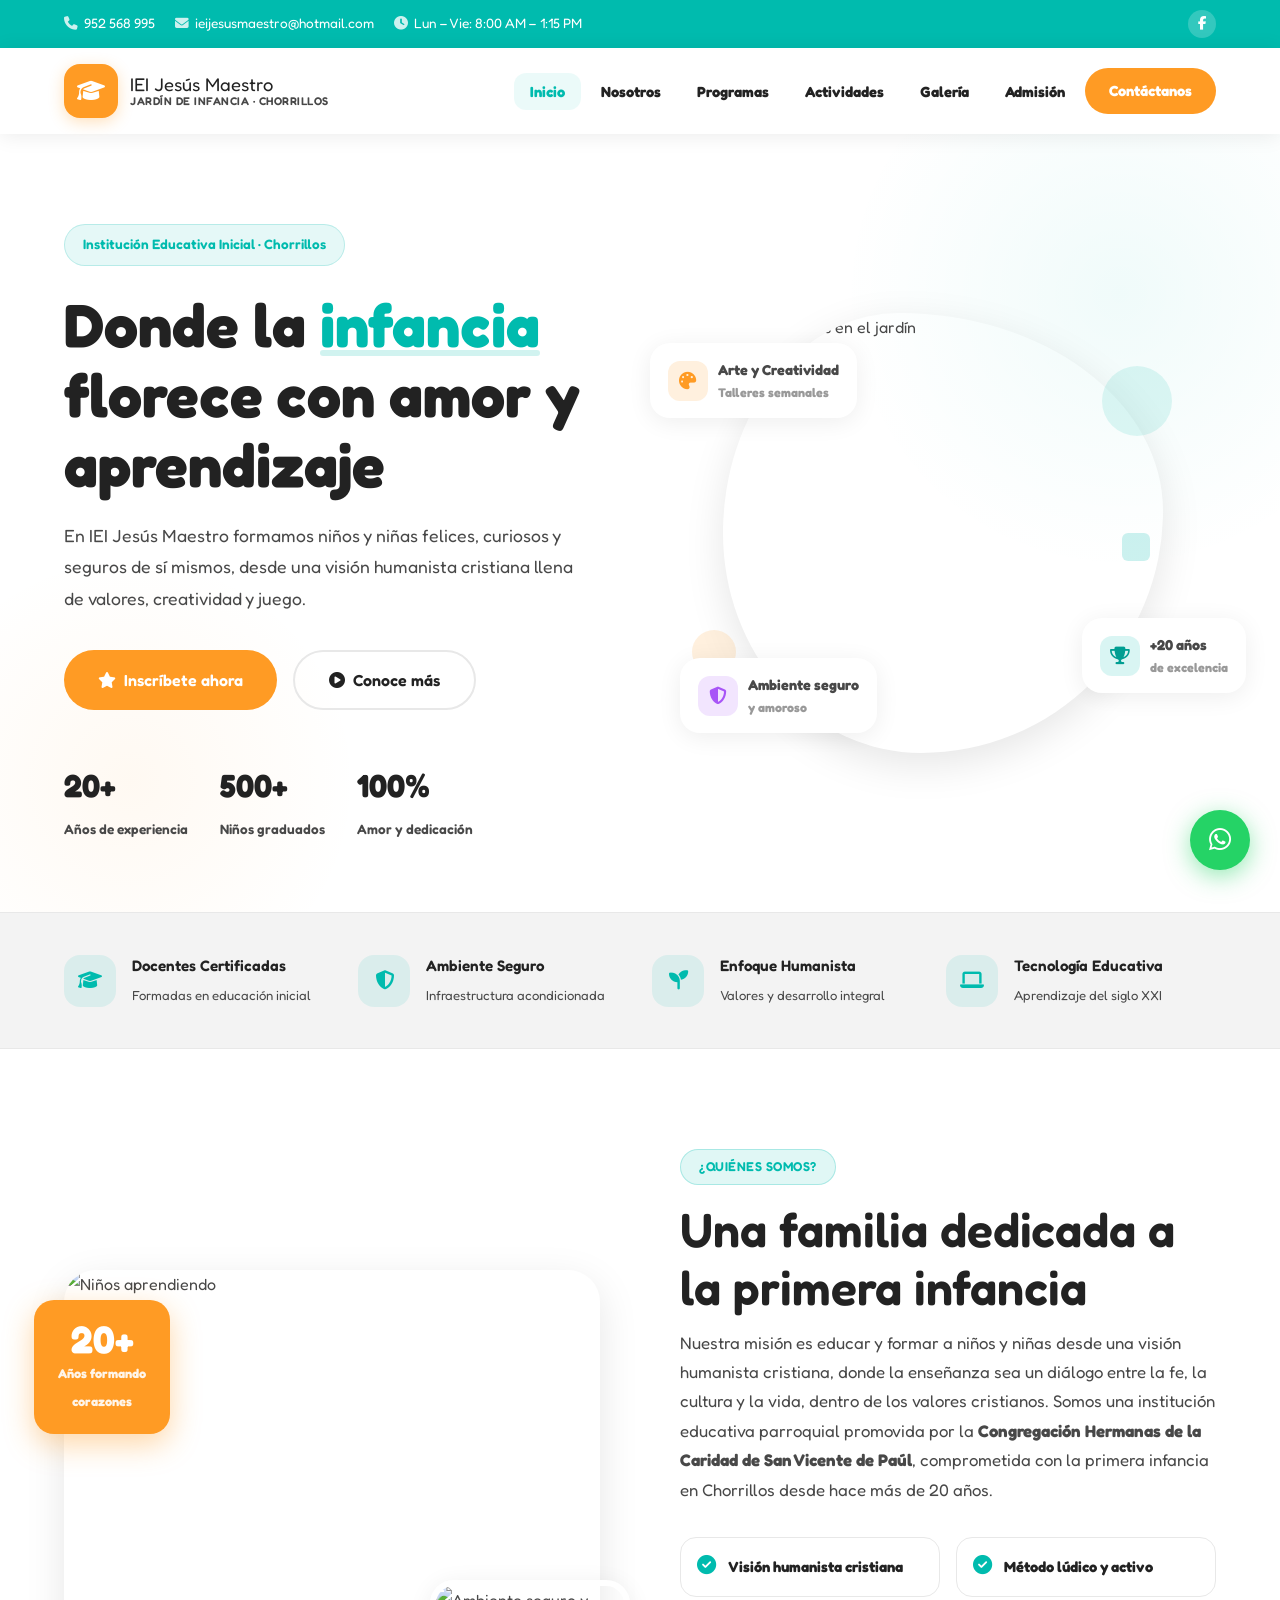
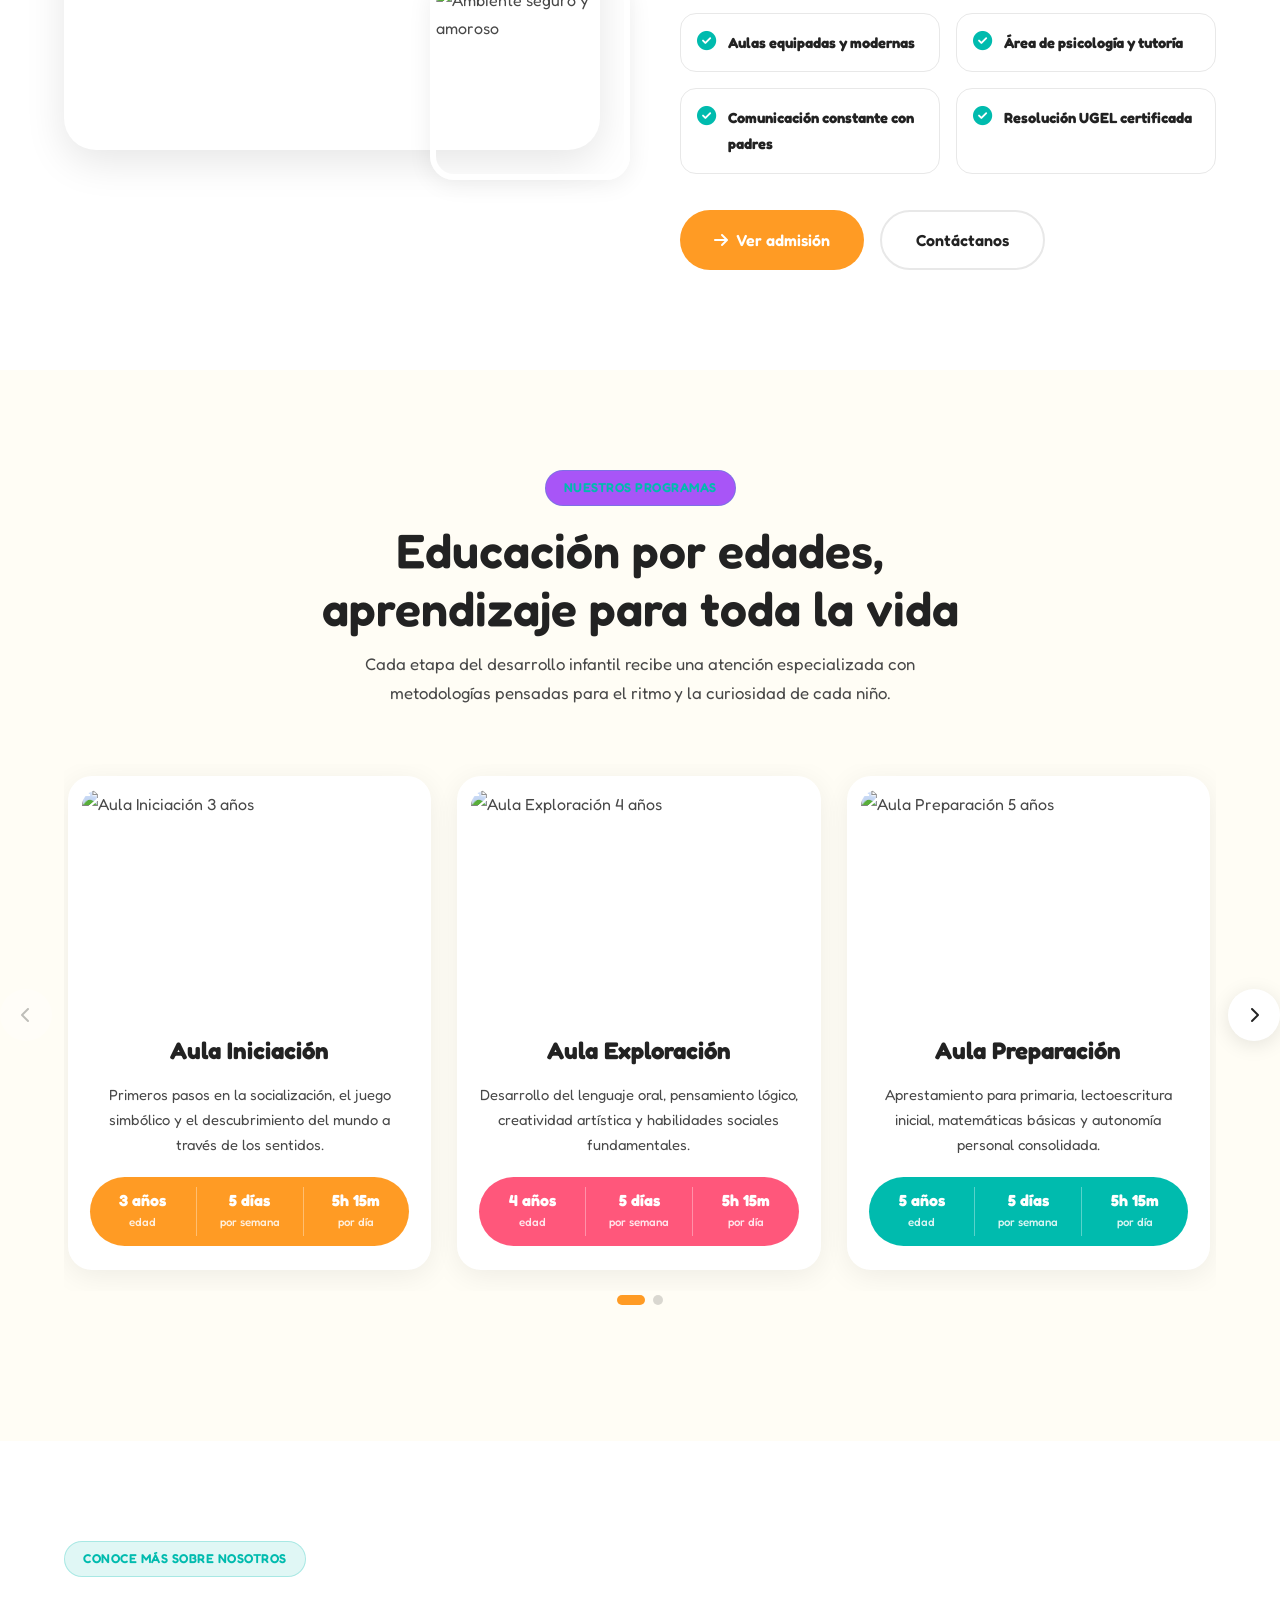
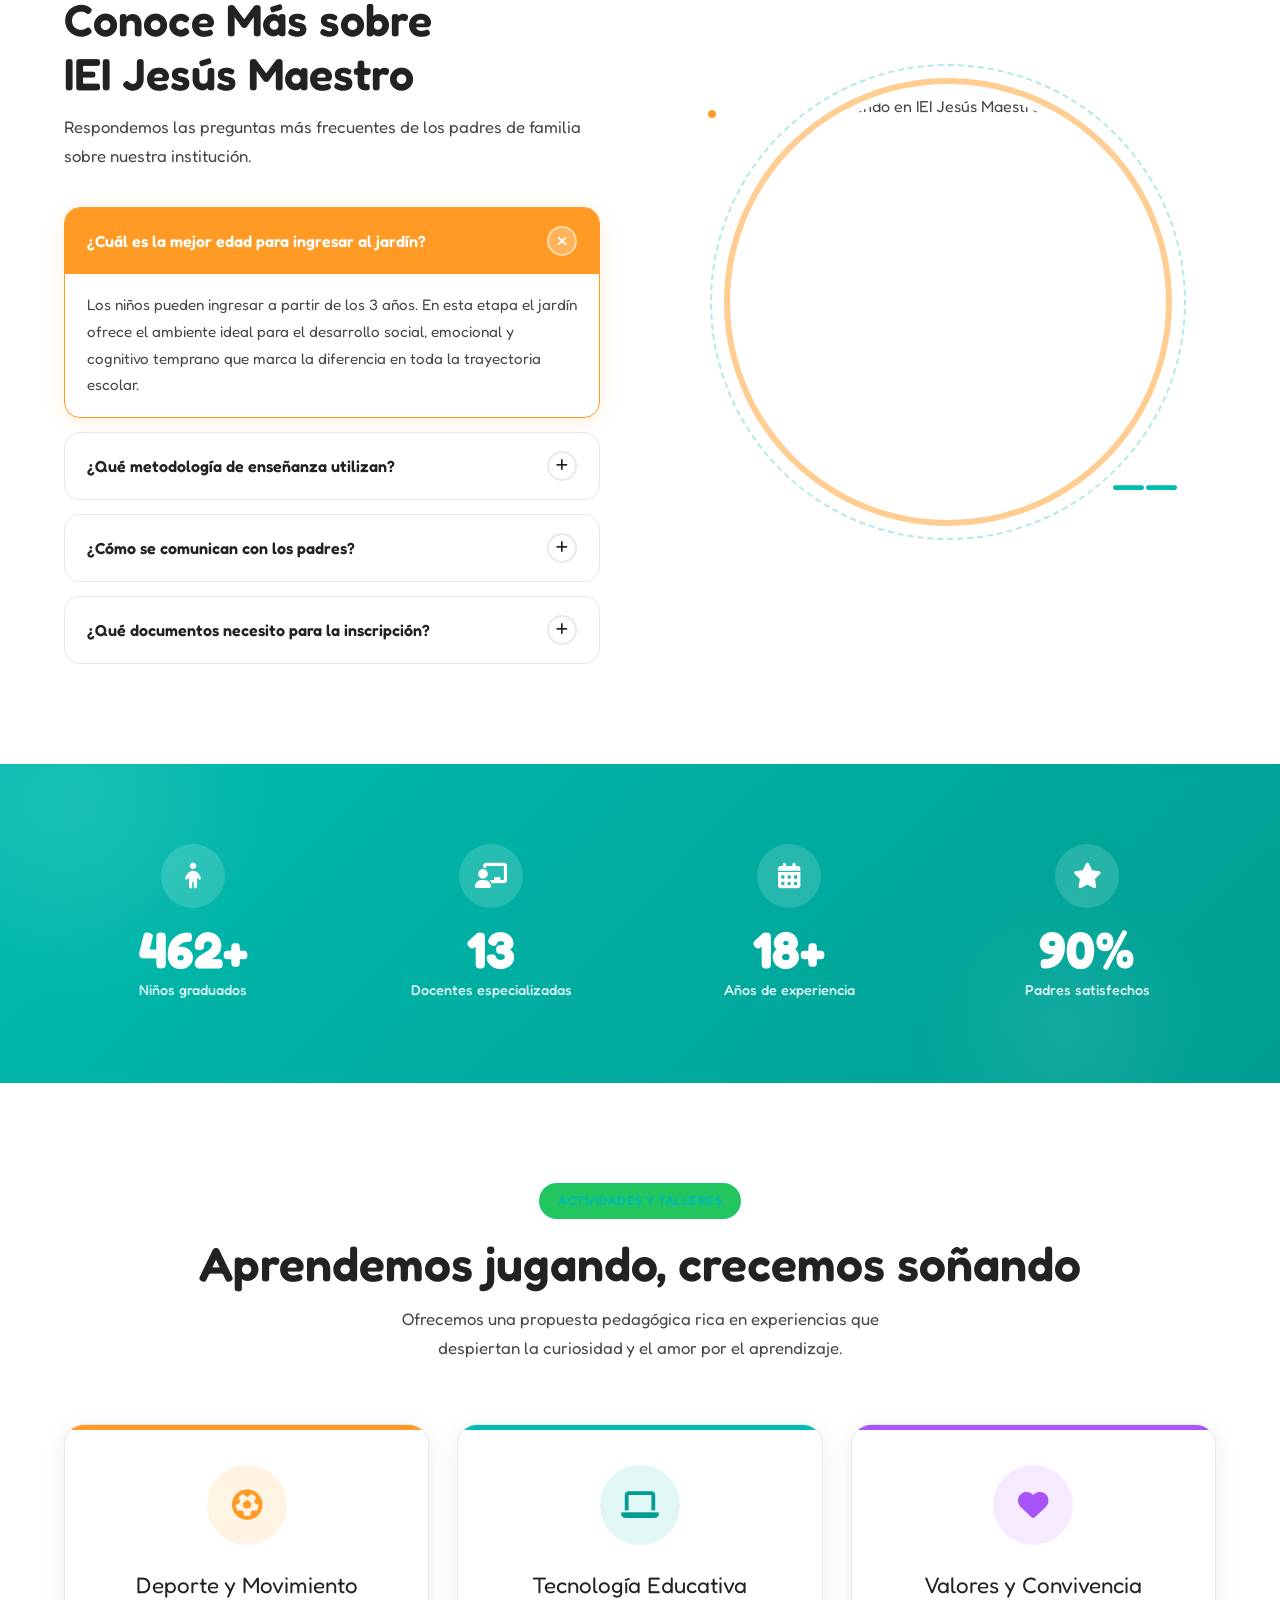
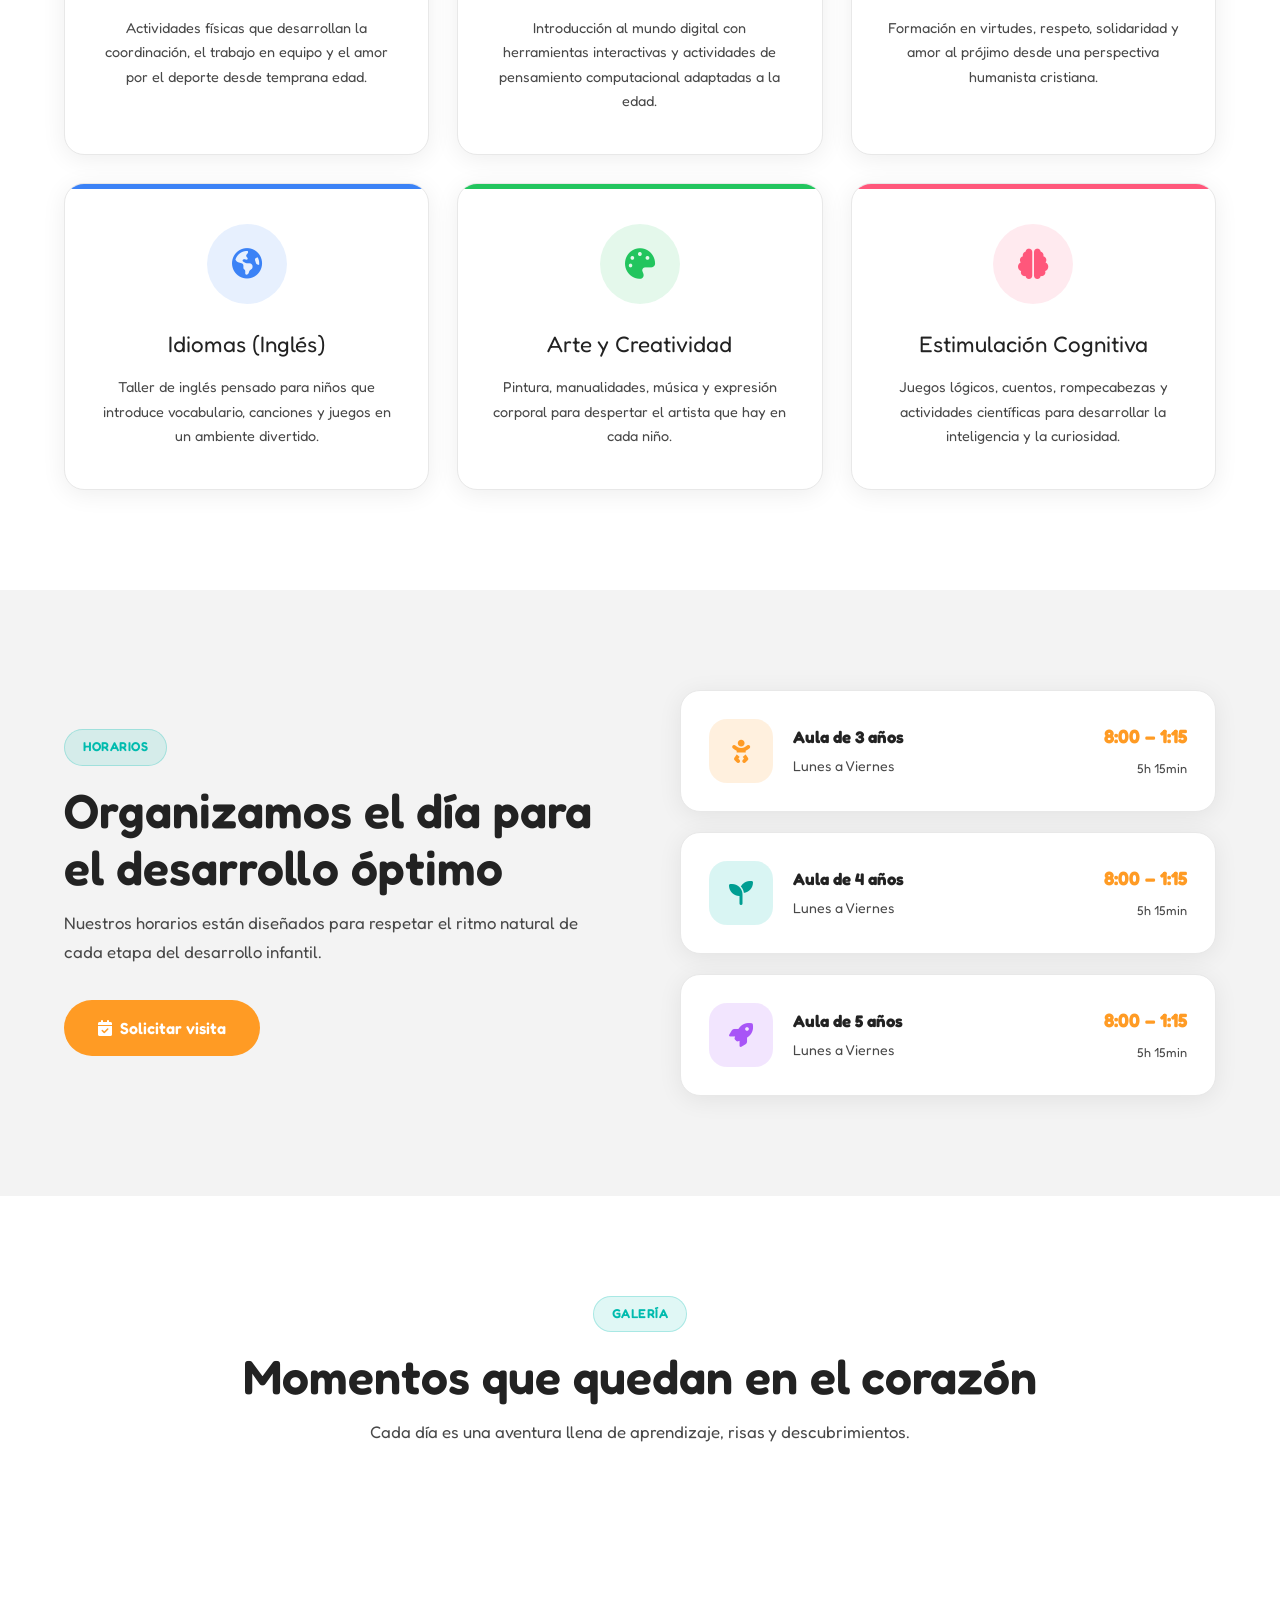
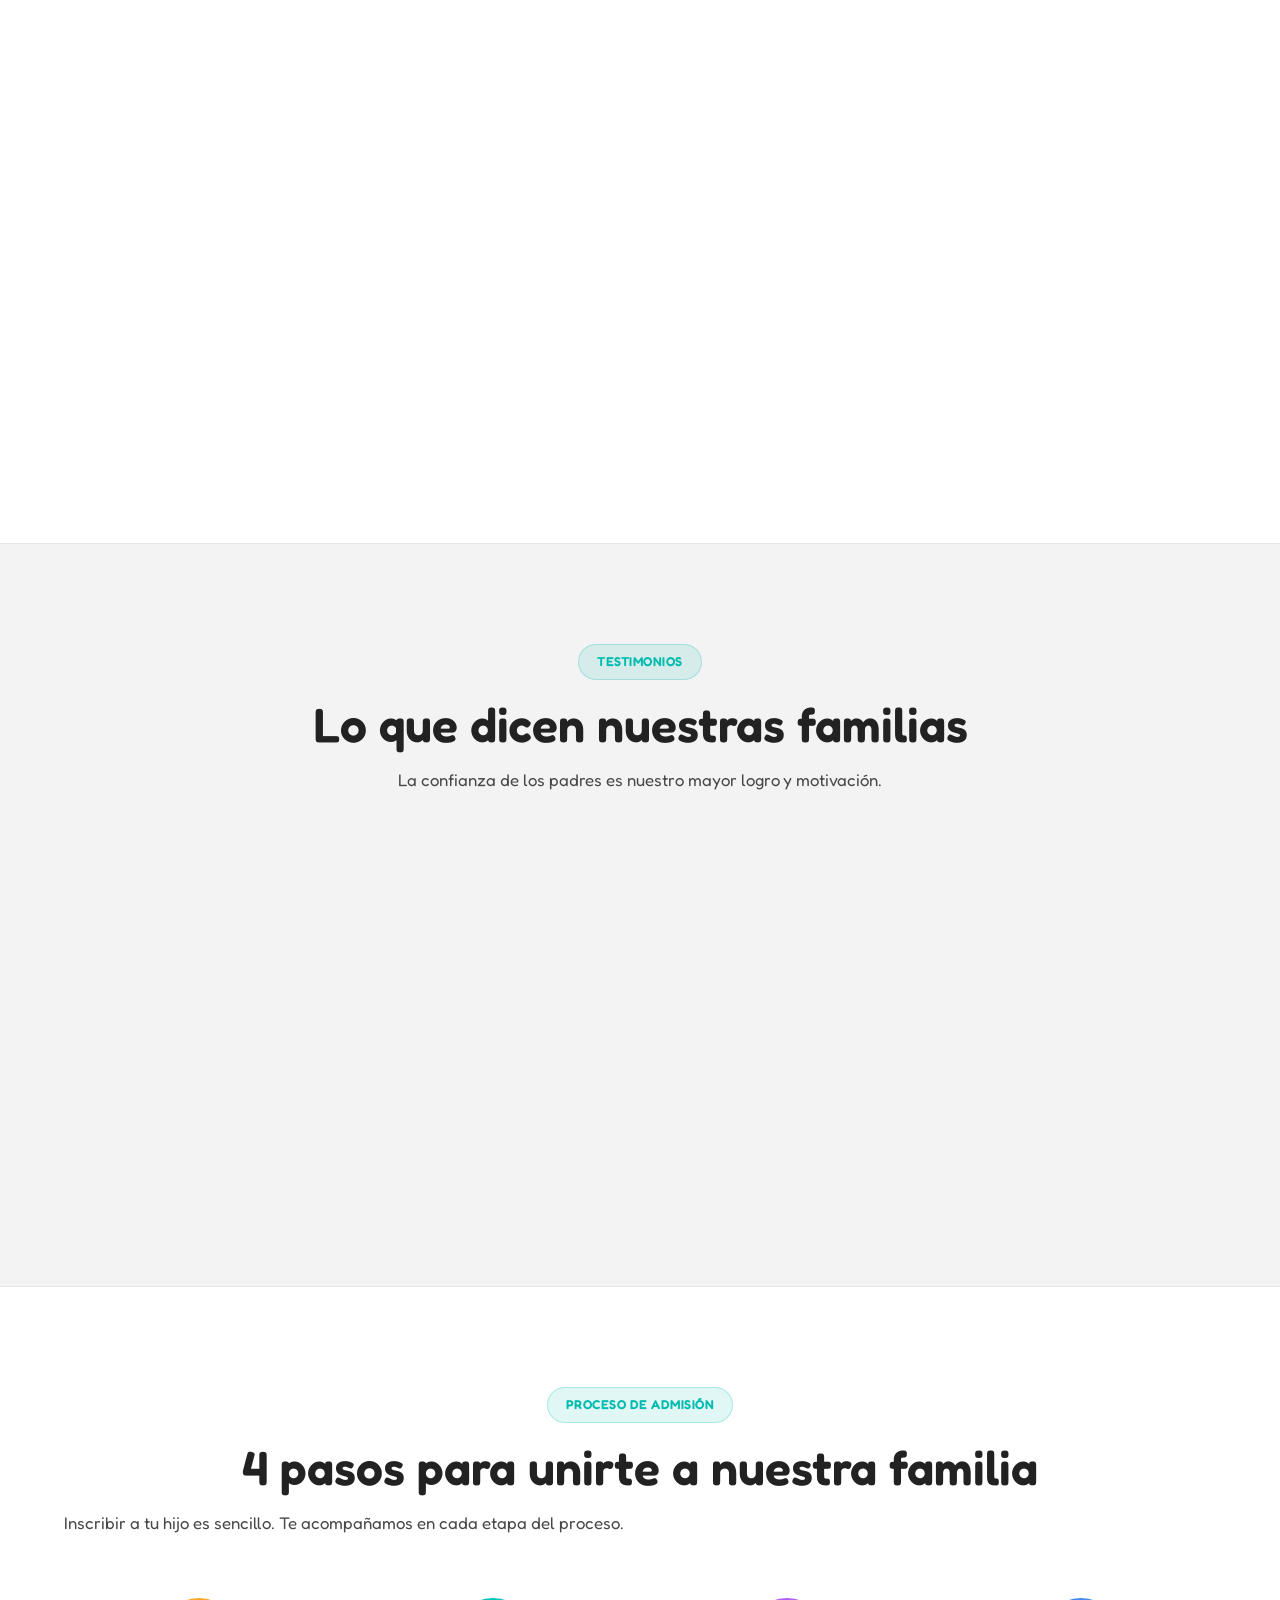
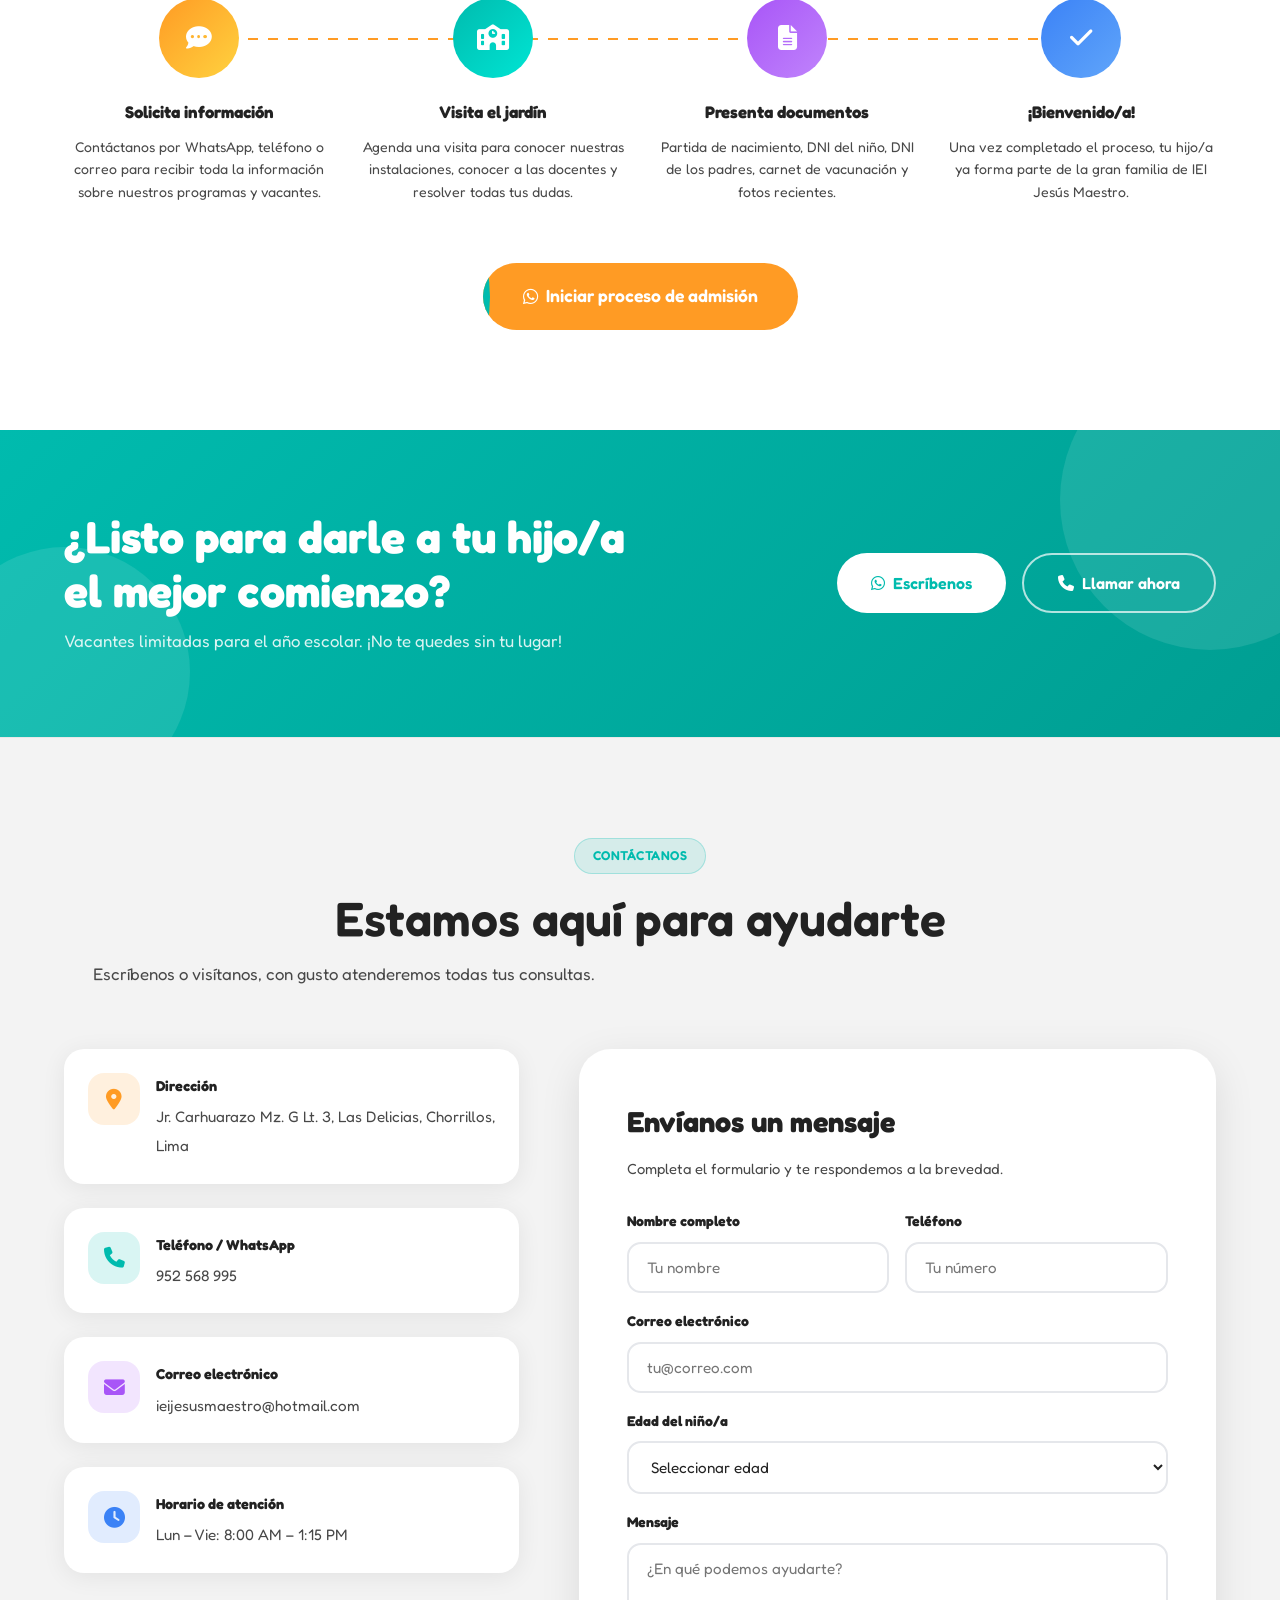
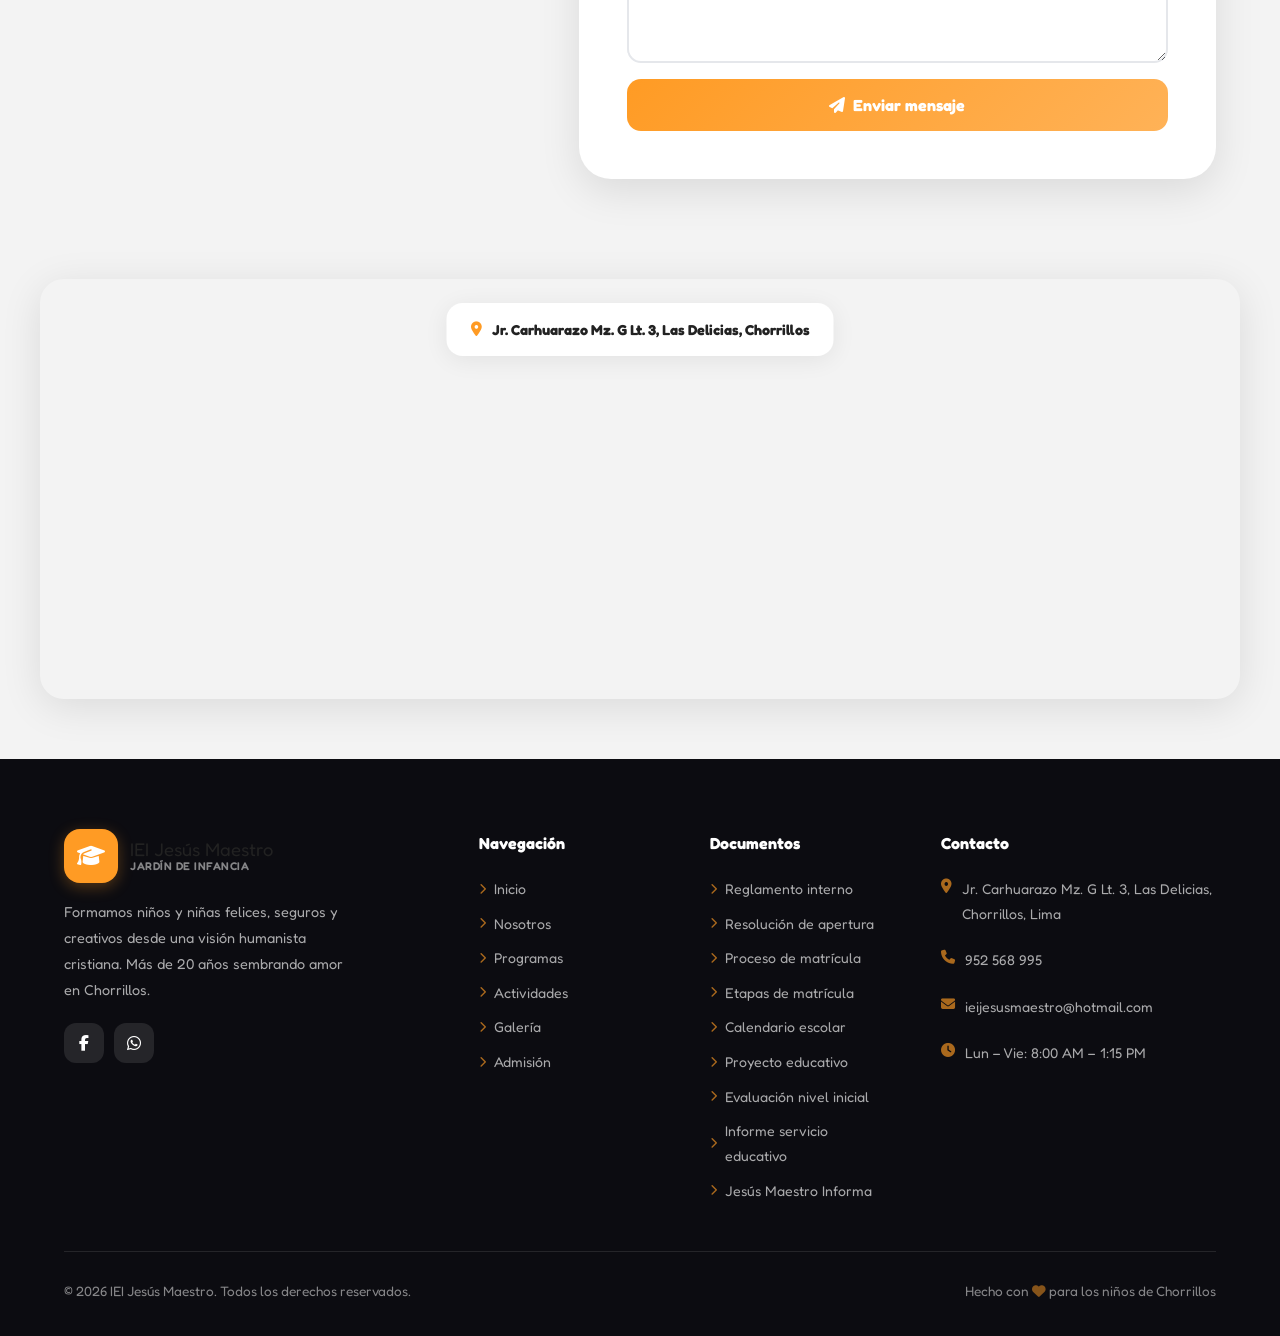
==== commit e74c38f2: "Eliminar Netlify Identity widget — usar backend github directo Con el backend 'github' de Decap CMS," ====
--- a/index.html
+++ b/index.html
@@ -1473,19 +1473,6 @@
     });
   </script>
 
-  <!-- Netlify Identity Widget (necesario para el login del CMS) -->
-  <script src="https://identity.netlify.com/v1/netlify-identity-widget.js"></script>
-  <script>
-    if (window.netlifyIdentity) {
-      window.netlifyIdentity.on('init', function(user) {
-        if (!user) {
-          window.netlifyIdentity.on('login', function() {
-            document.location.href = '/admin/';
-          });
-        }
-      });
-    }
-  </script>
 
   <!-- CMS Loader: carga content/*.json y puebla el DOM -->
   <script src="/cms-loader.js"></script>
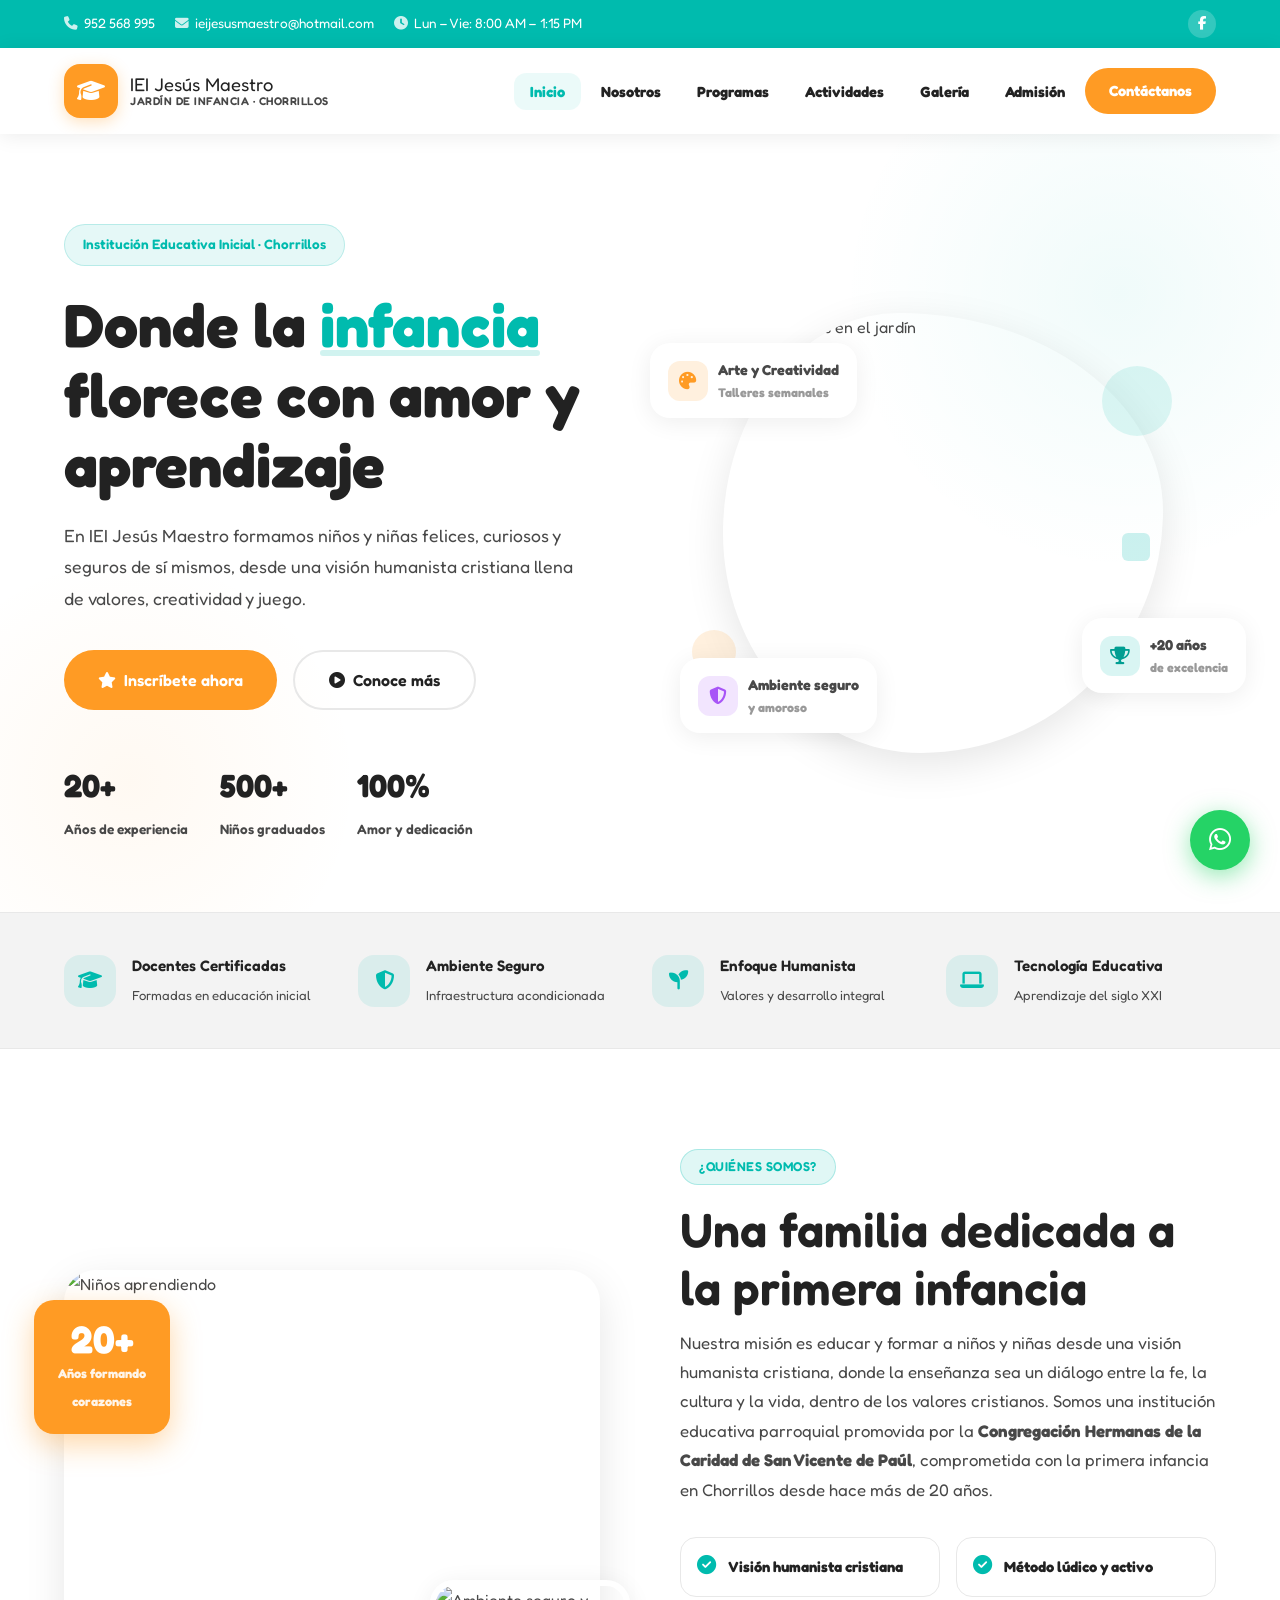
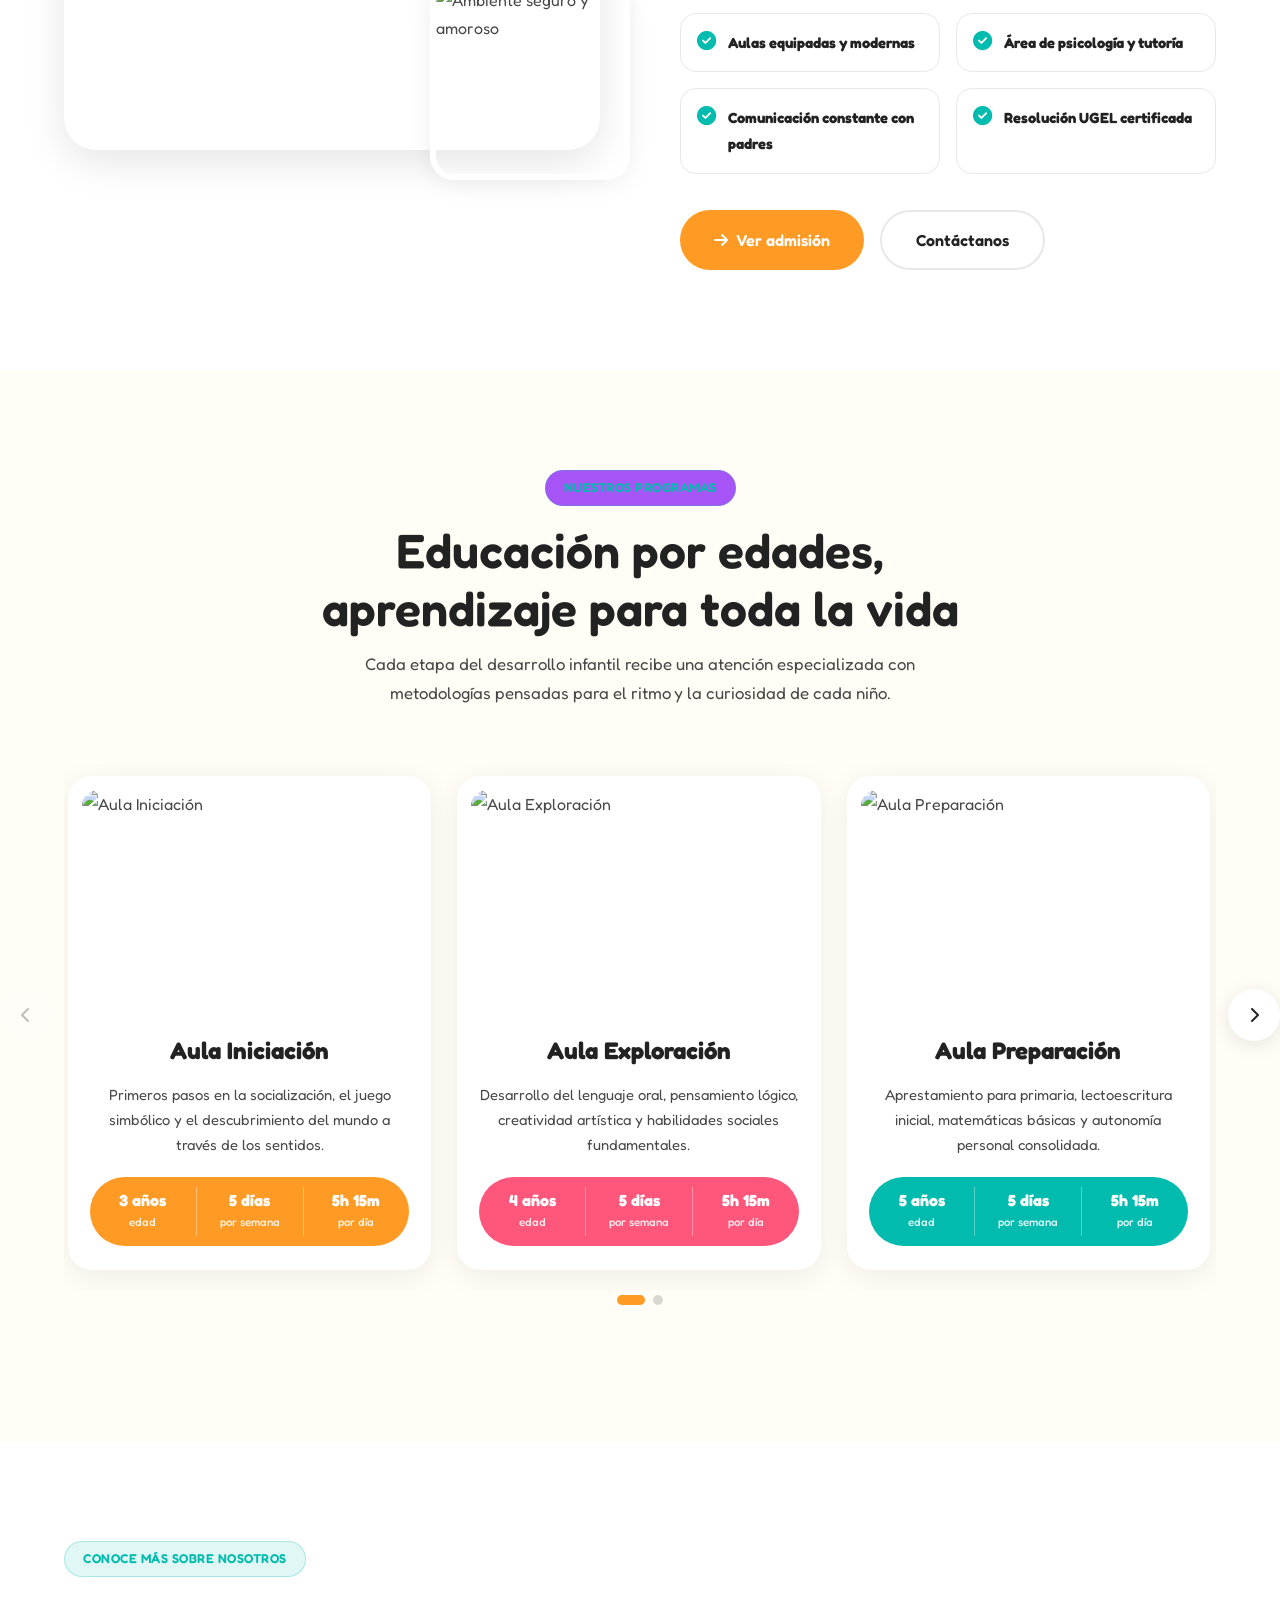
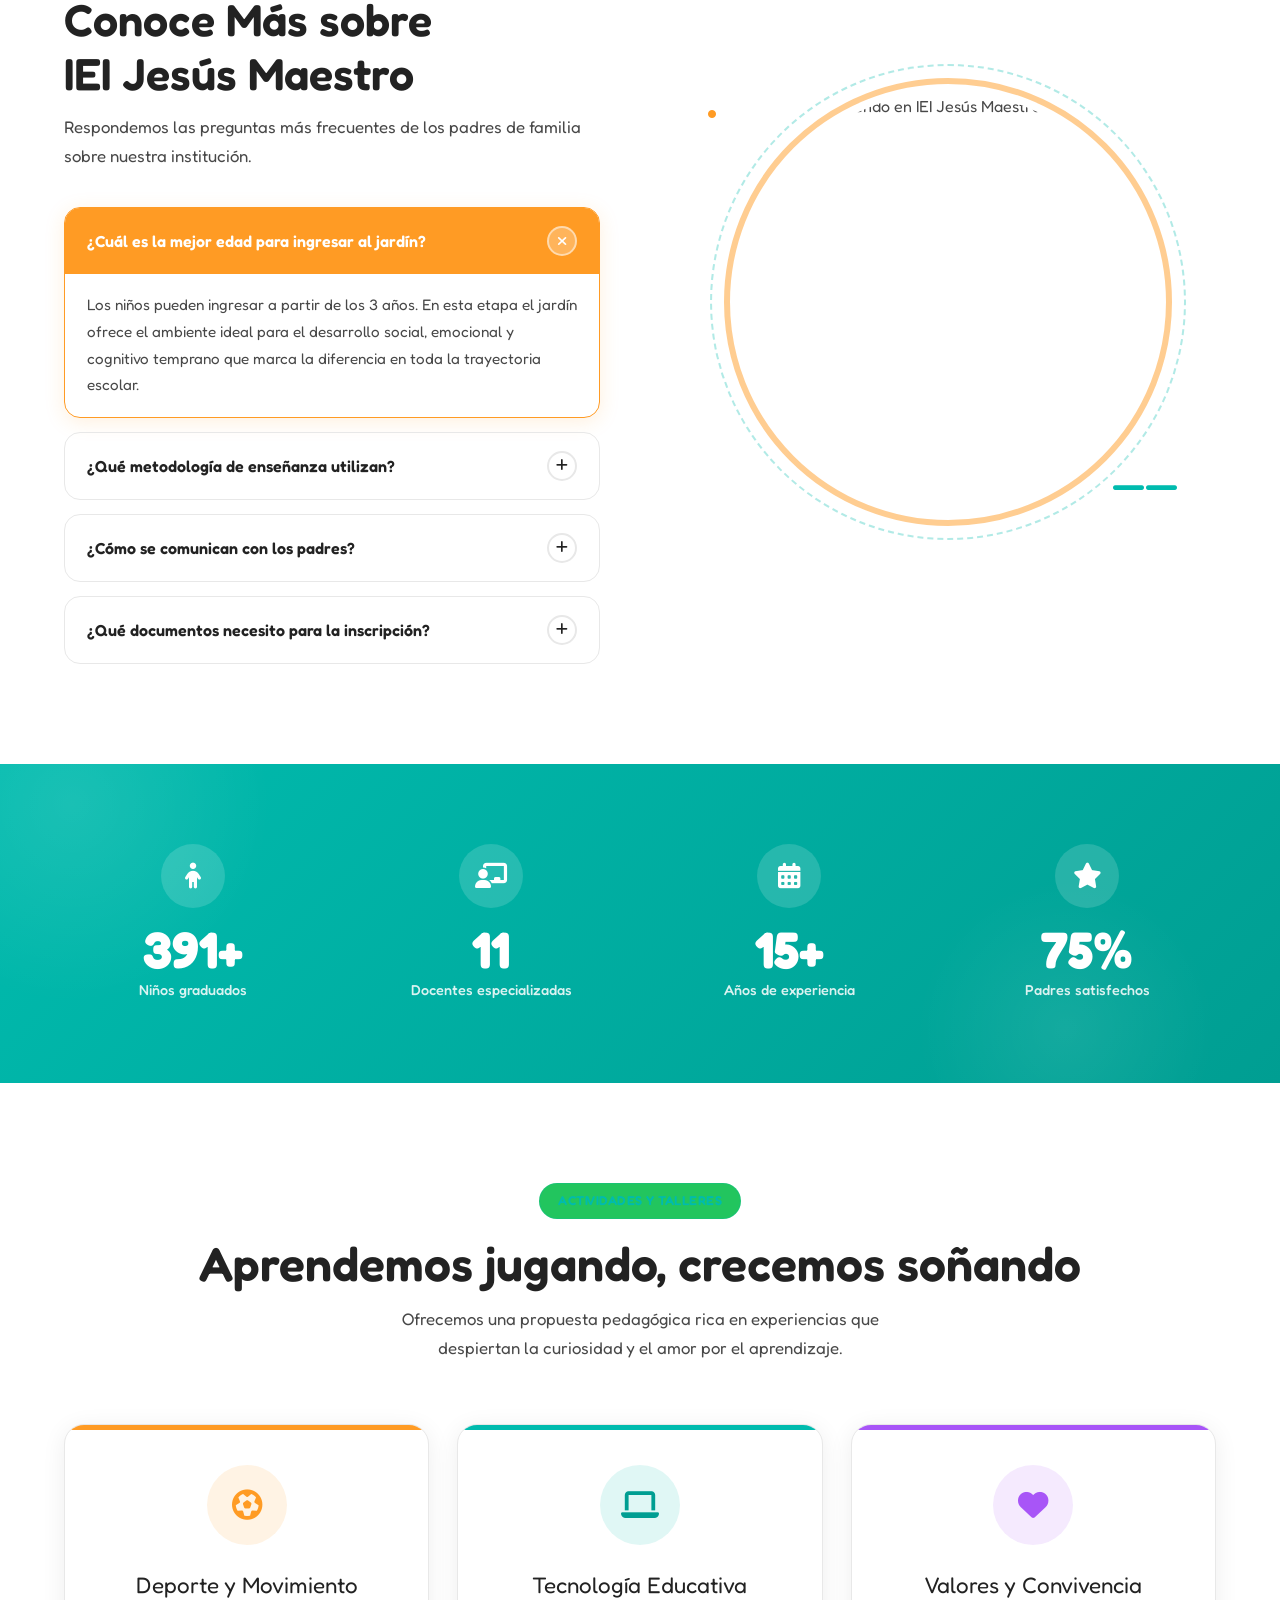
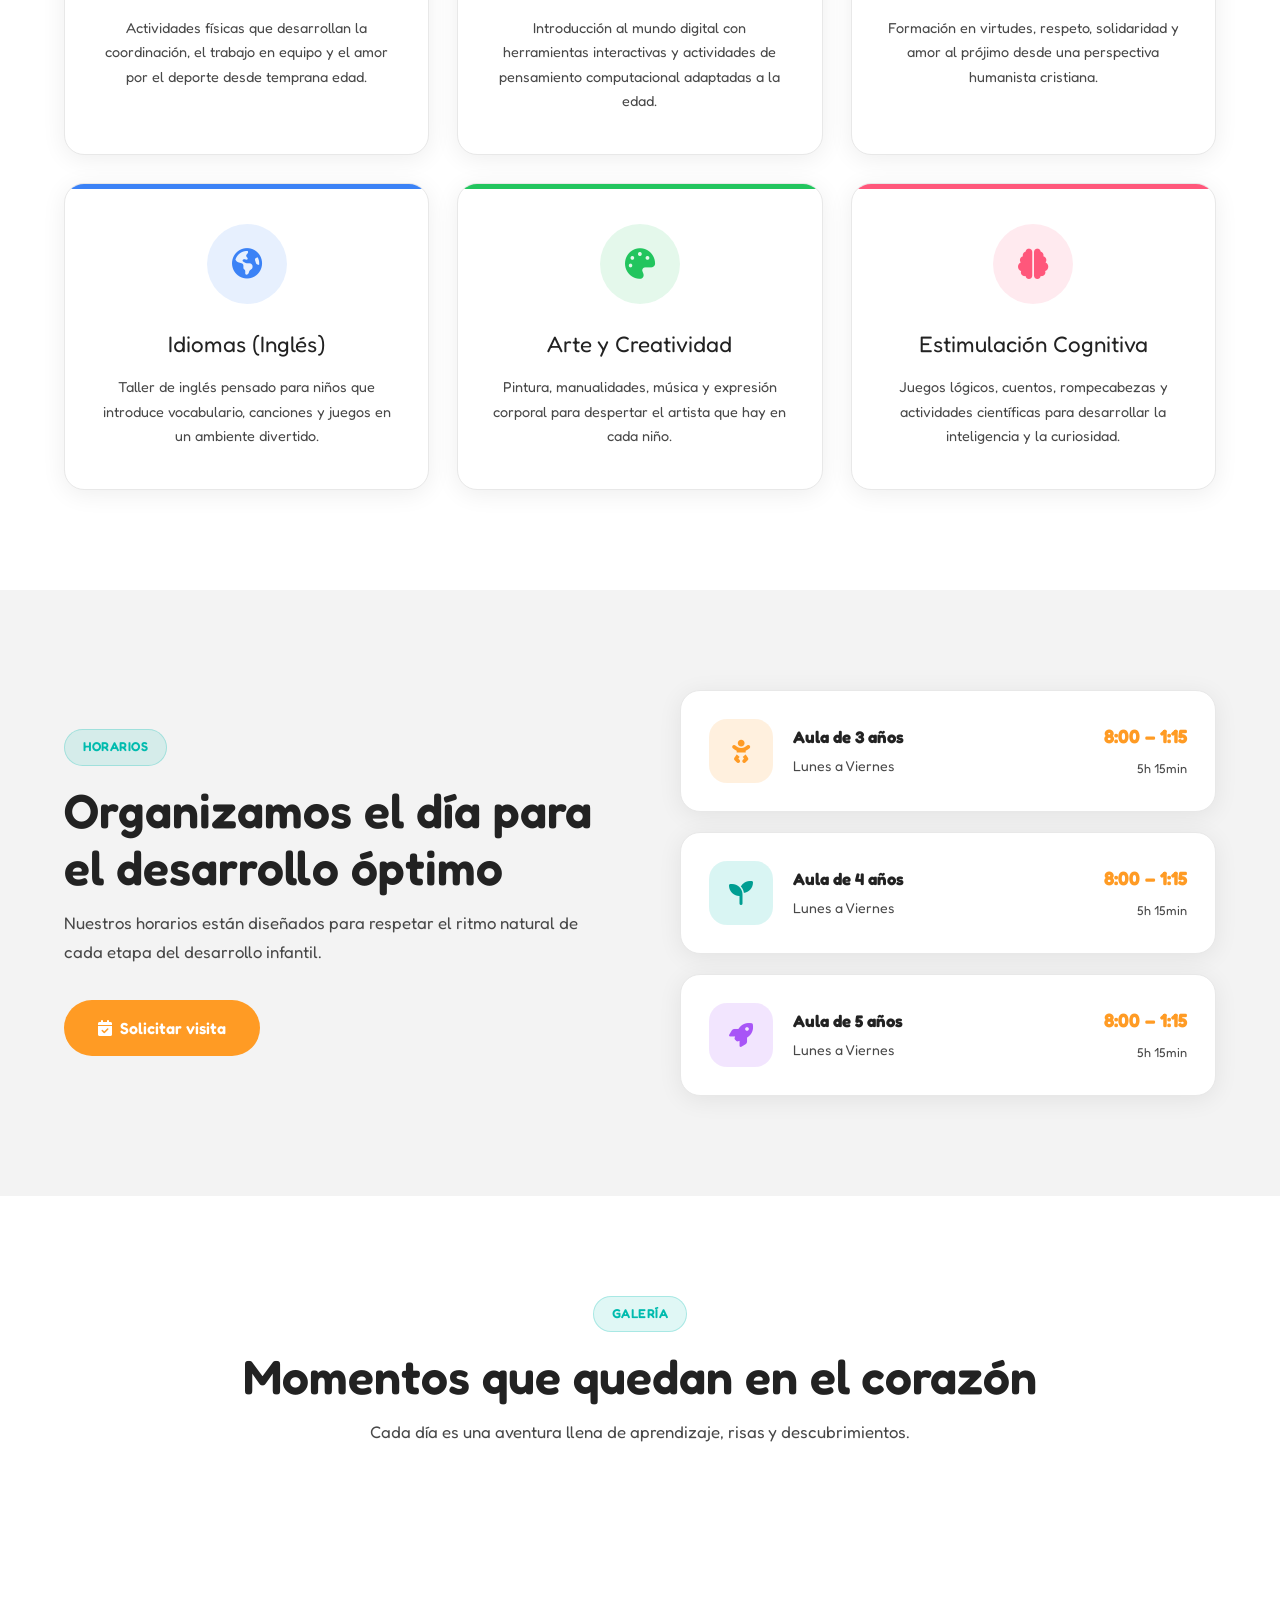
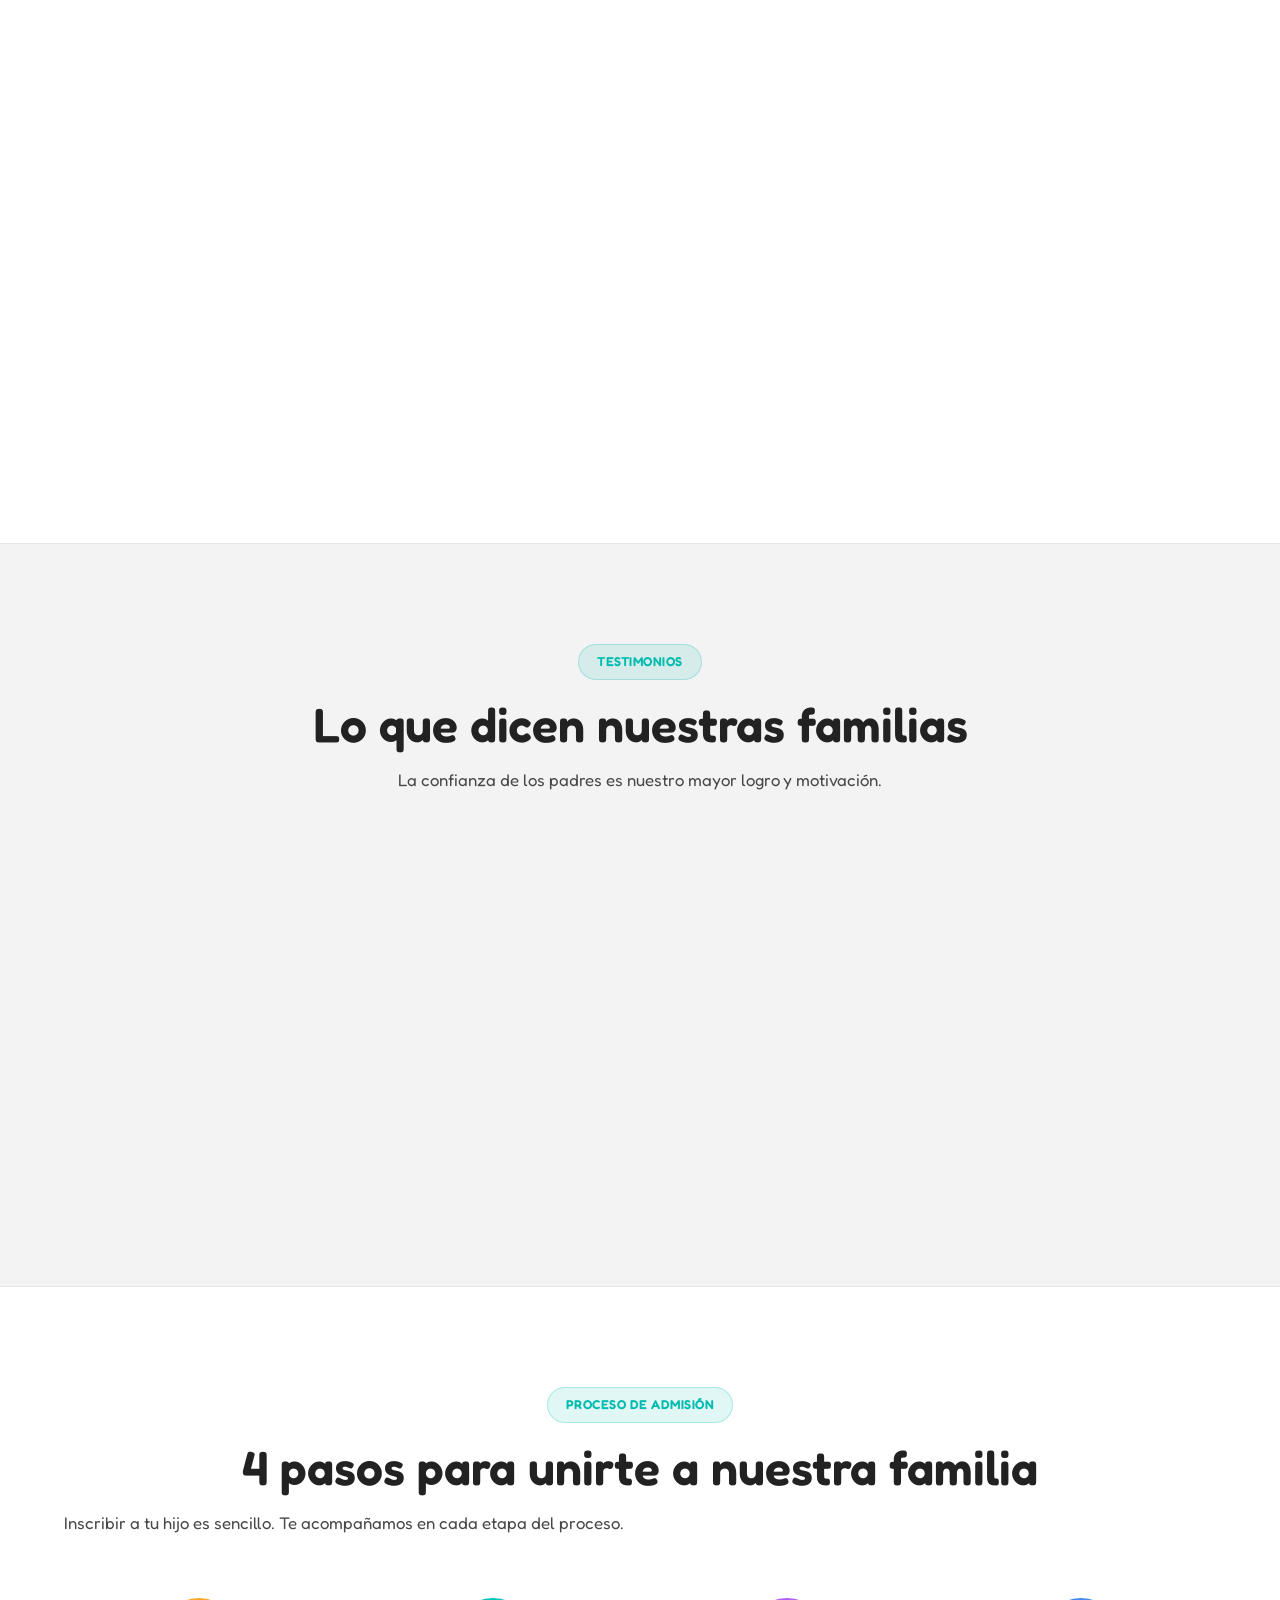
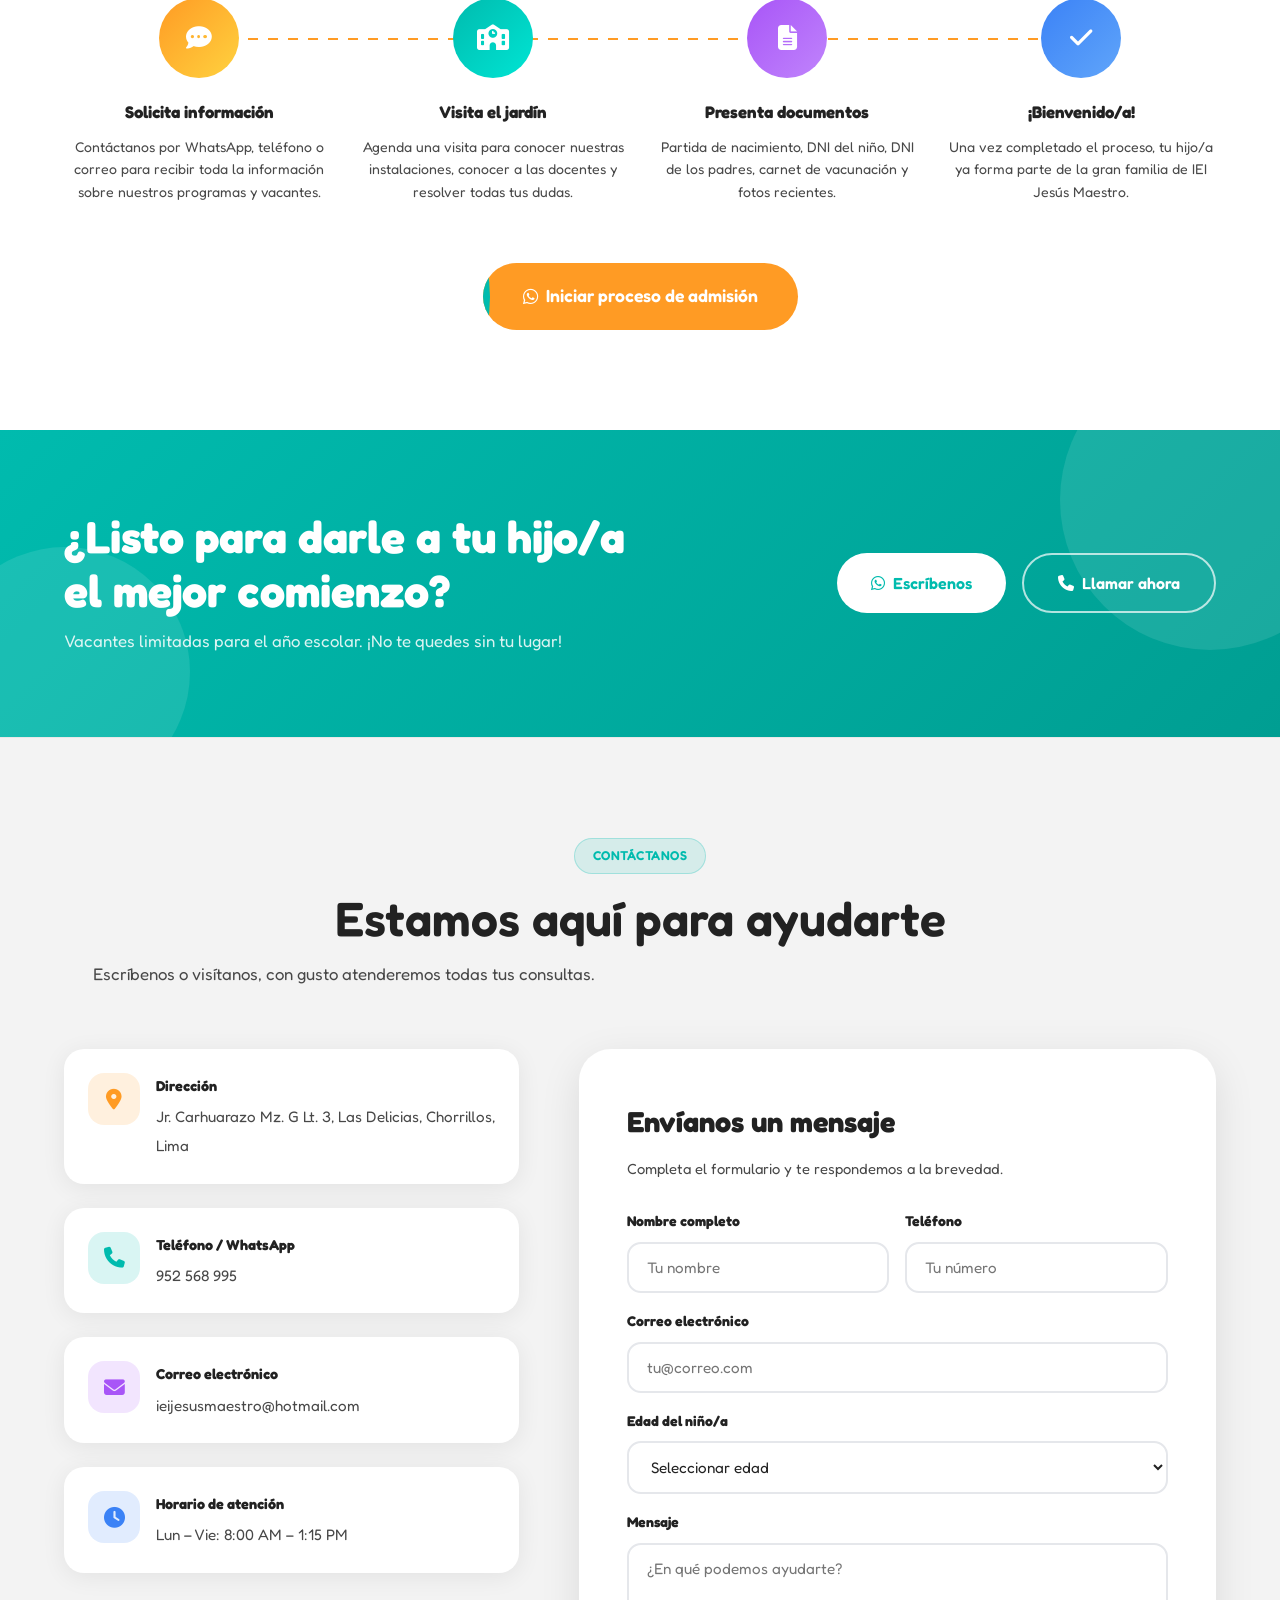
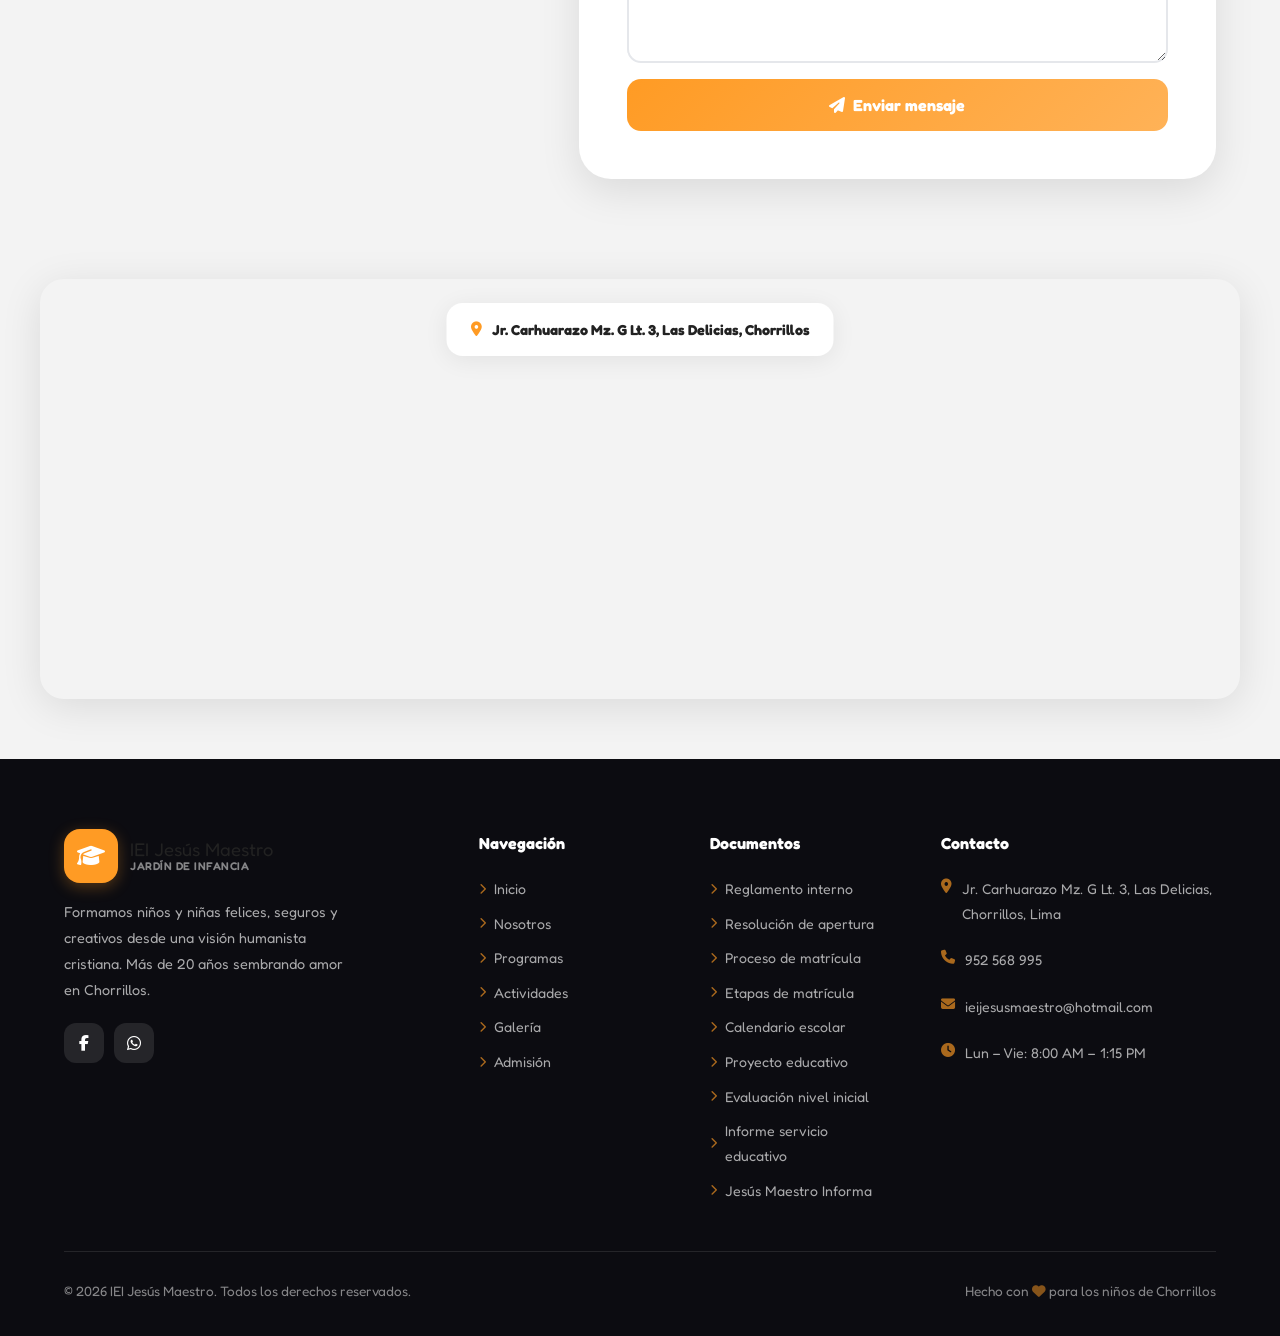
==== commit def084e3: "Agregar sección Programas al panel y al CMS Nuevo JSON content/programas.json, conector en cms-loade" ====
--- a/index.html
+++ b/index.html
@@ -730,7 +730,7 @@
     <div class="programs-carousel-wrap">
       <button class="carousel-arrow prev" id="progPrev" aria-label="Anterior"><i class="fas fa-chevron-left"></i></button>
       <div class="programs-track-outer">
-        <div class="programs-track" id="programsTrack">
+        <div class="programs-track" id="programsTrack" data-cms="programas-track">
 
           <div class="program-card" data-color="orange">
             <div class="program-thumb">
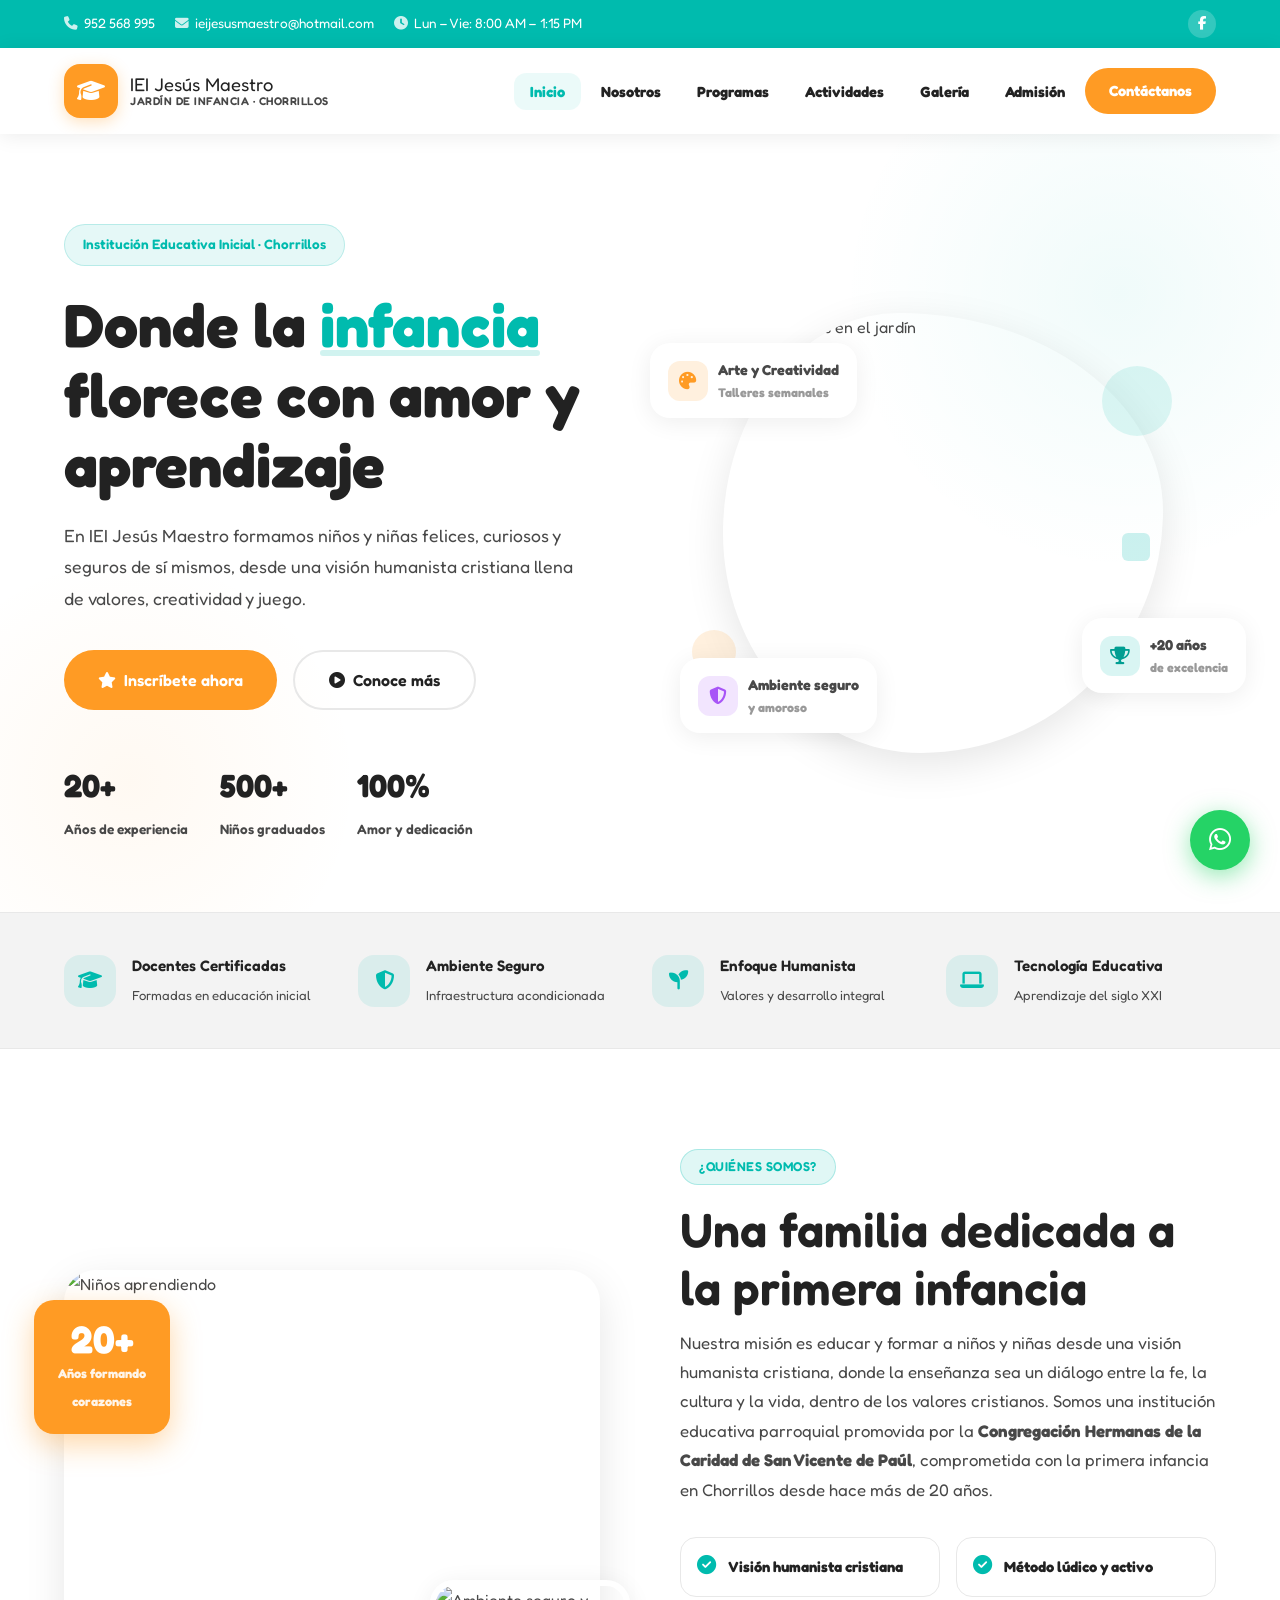
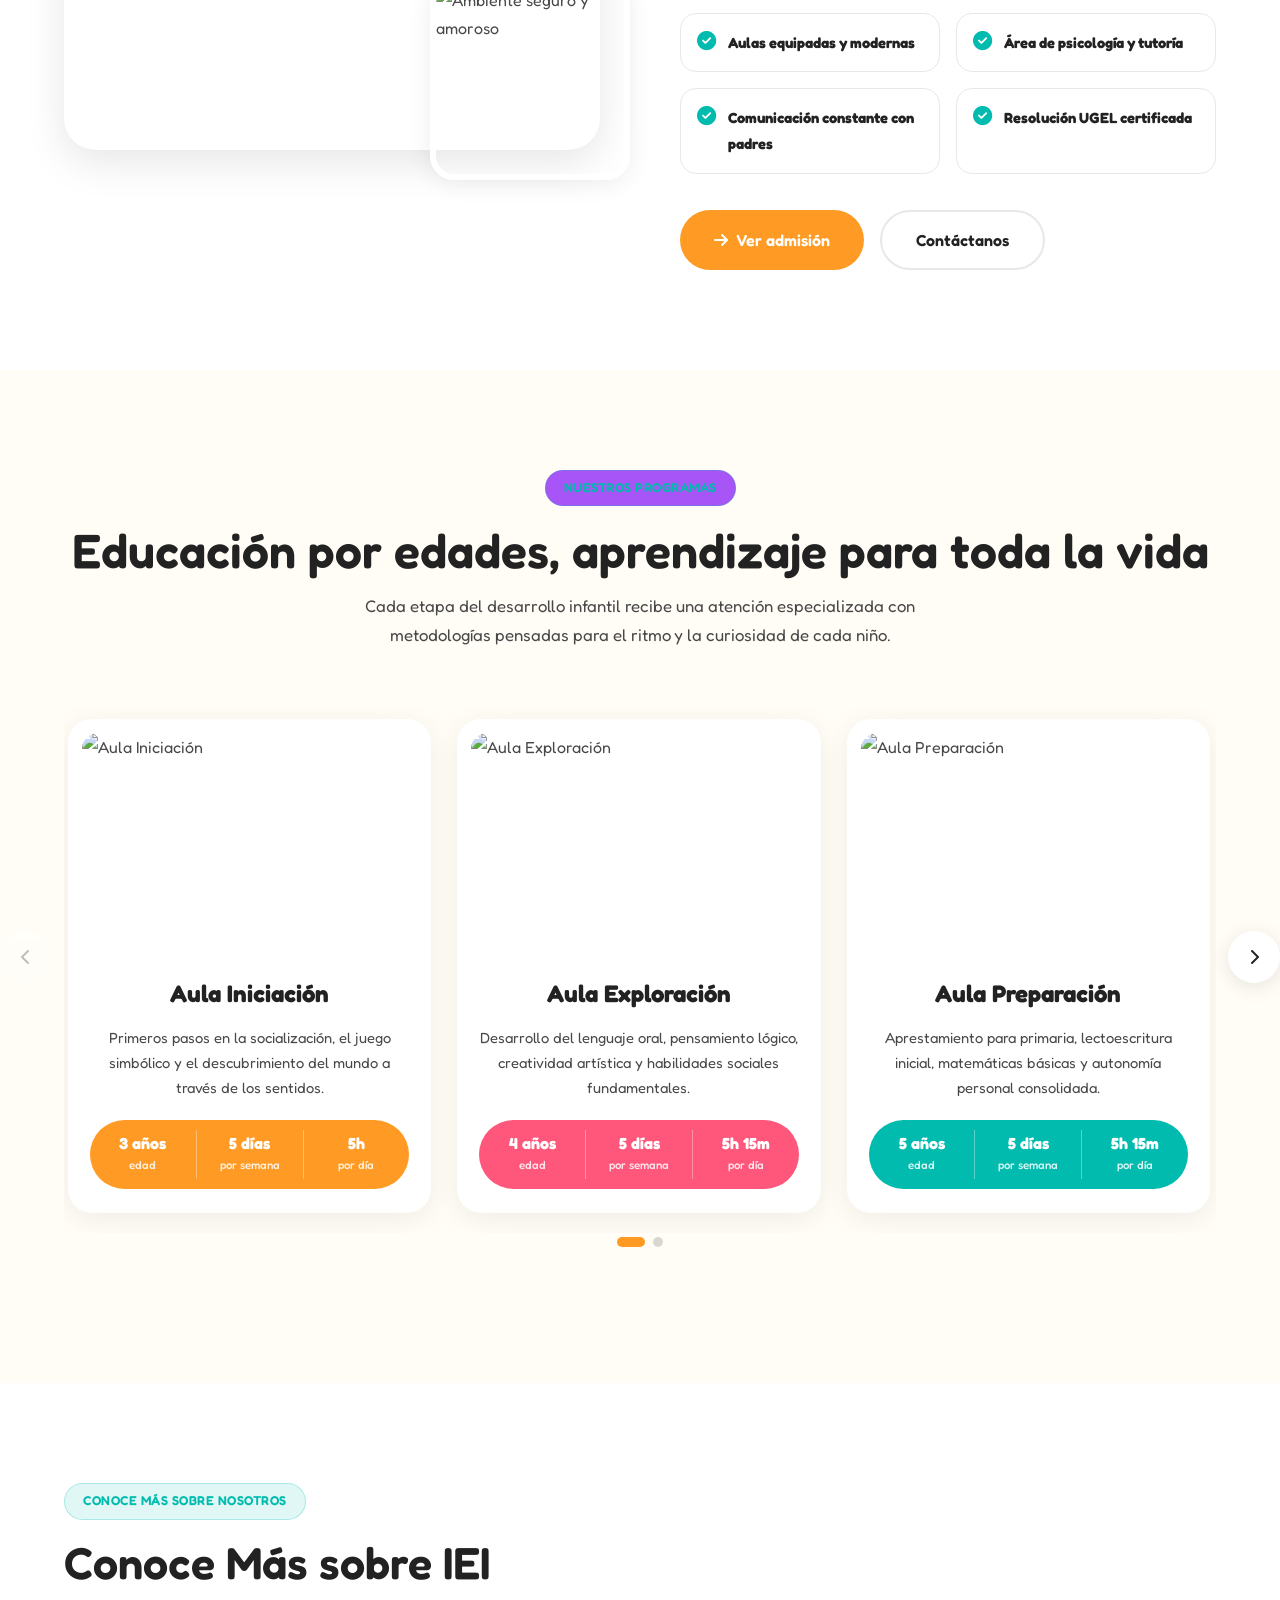
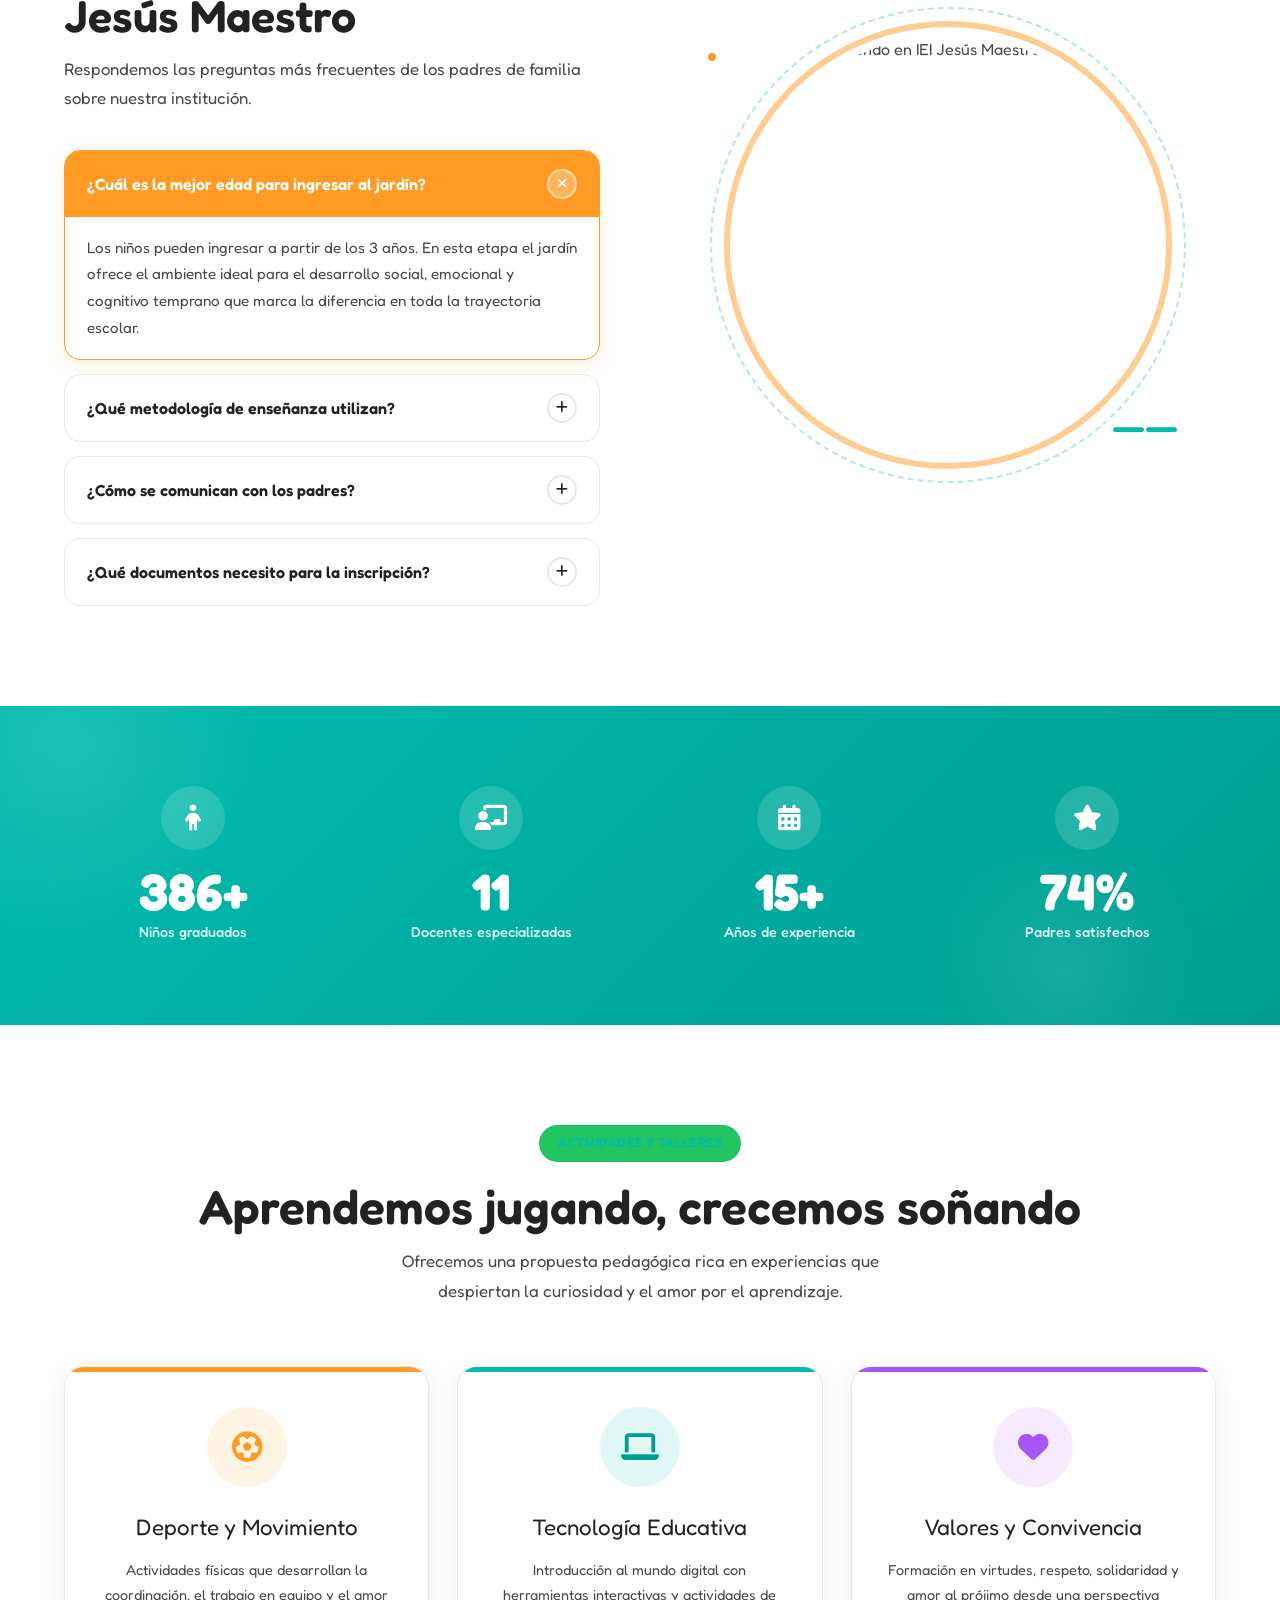
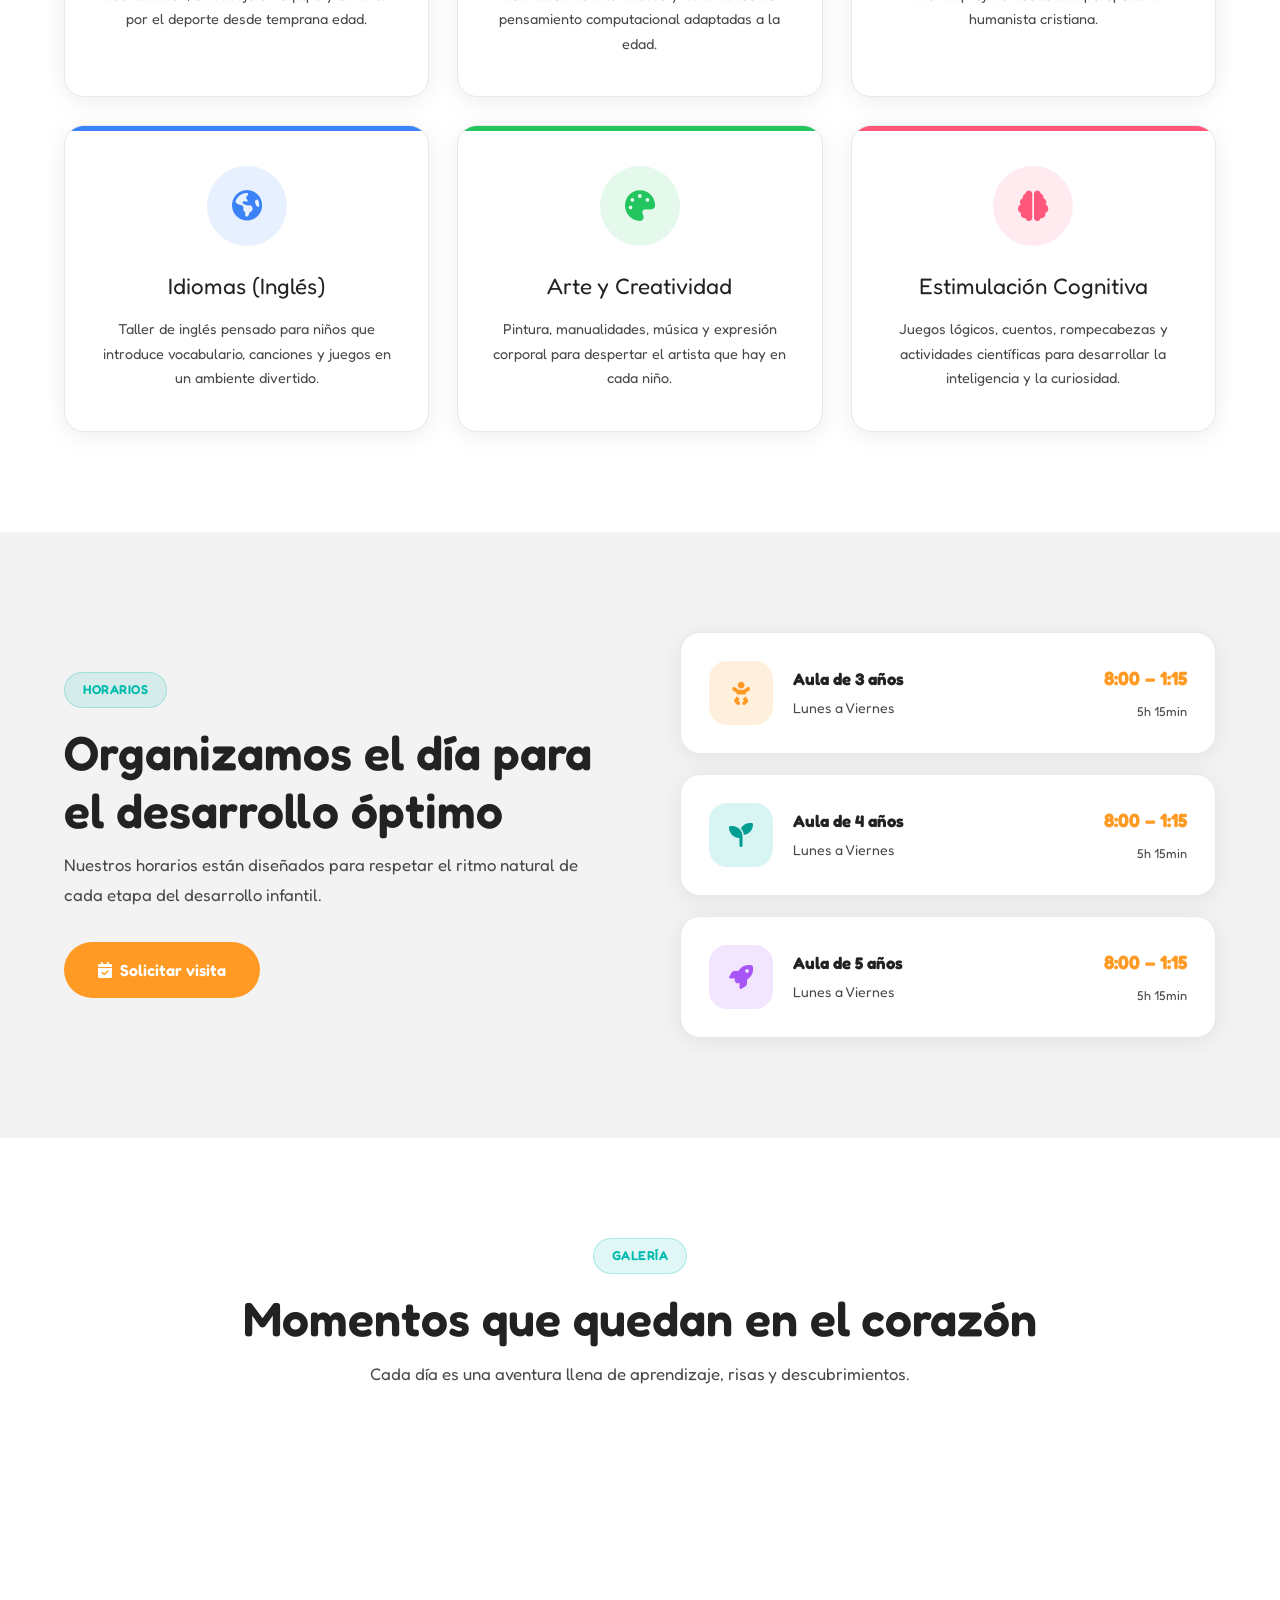
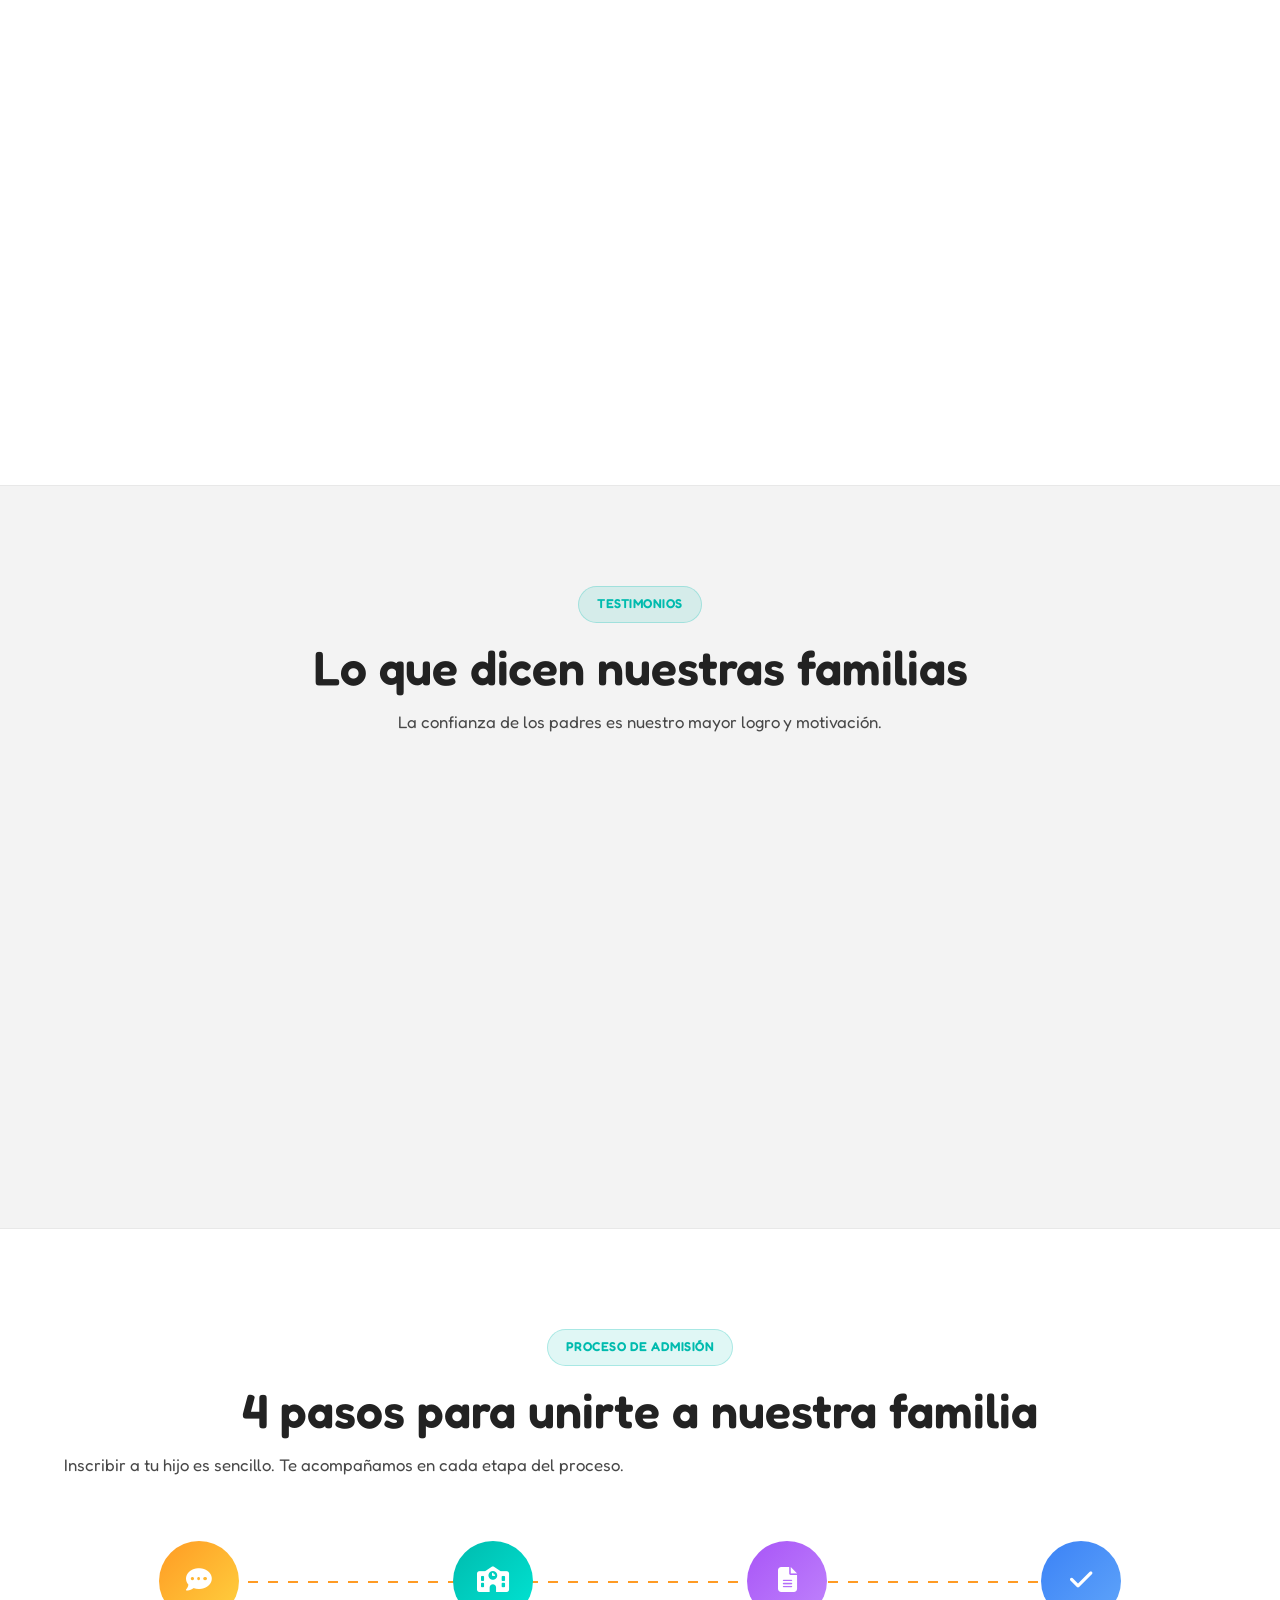
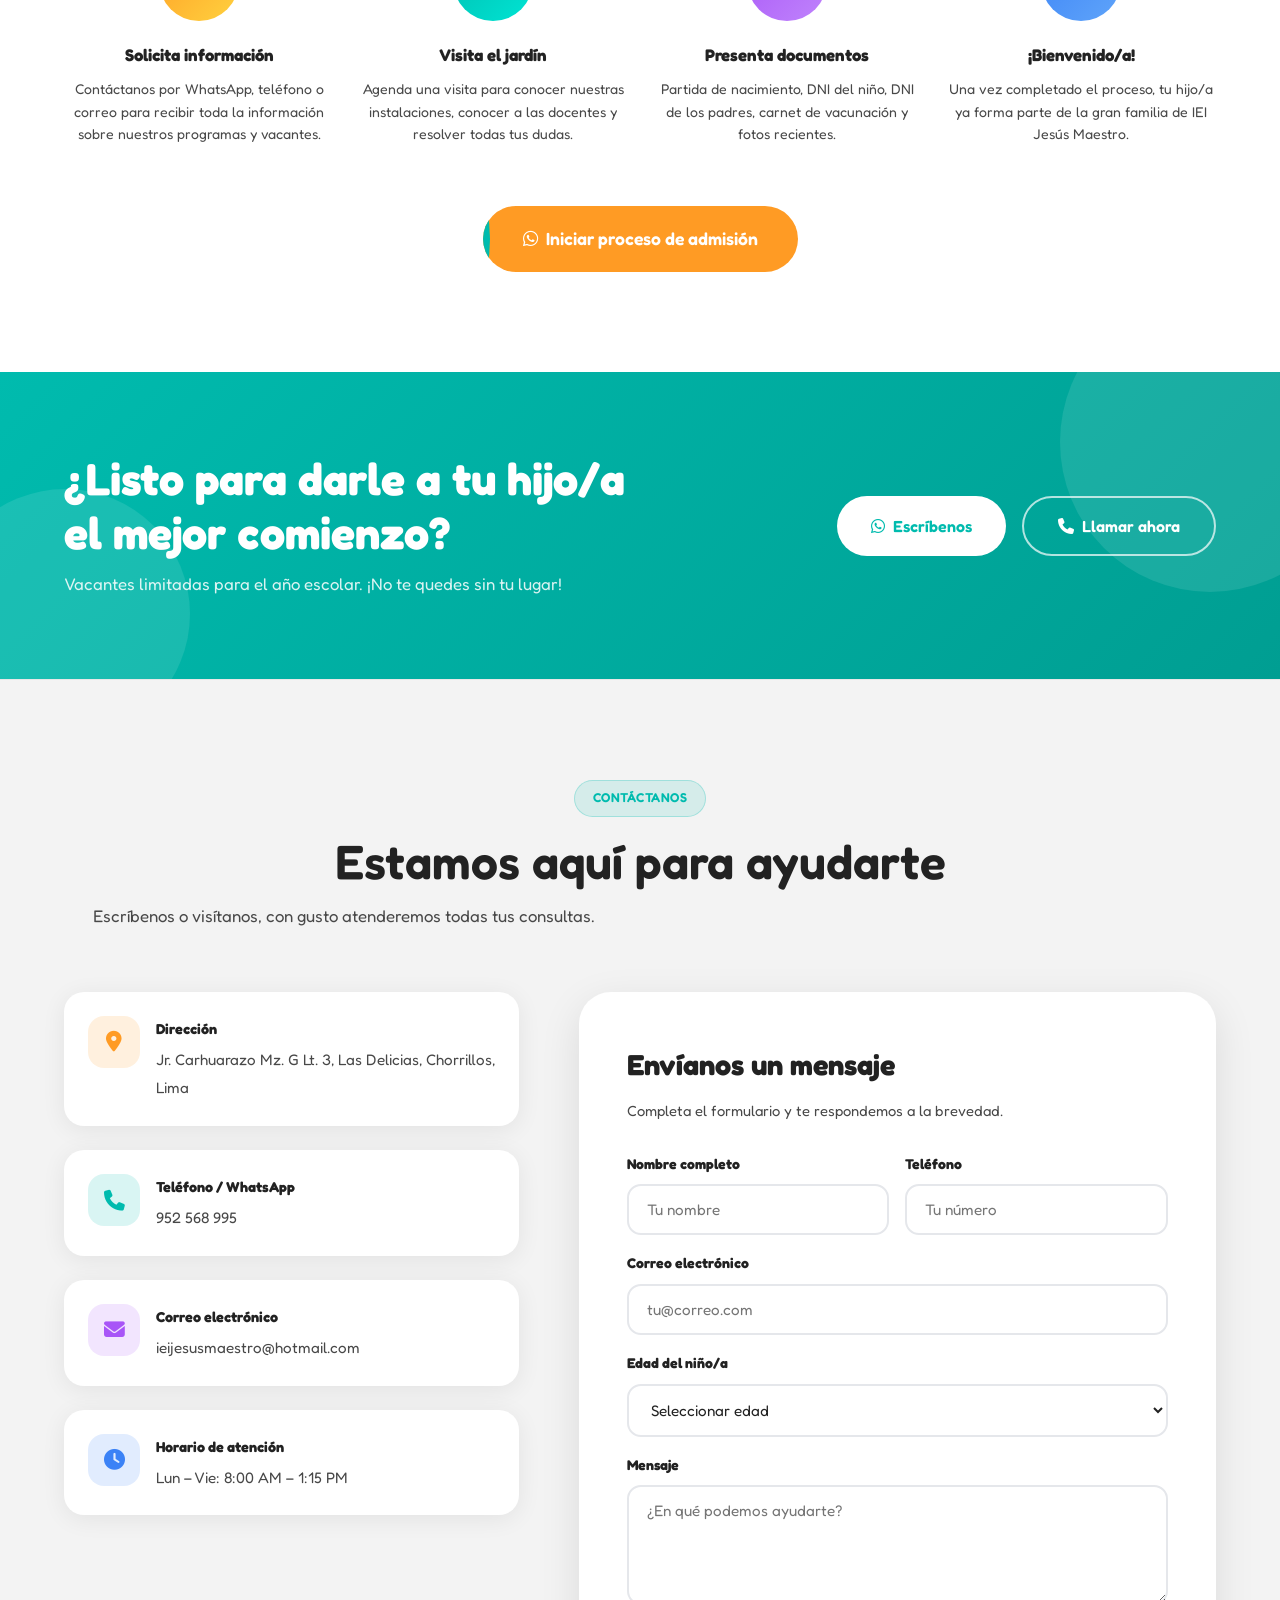
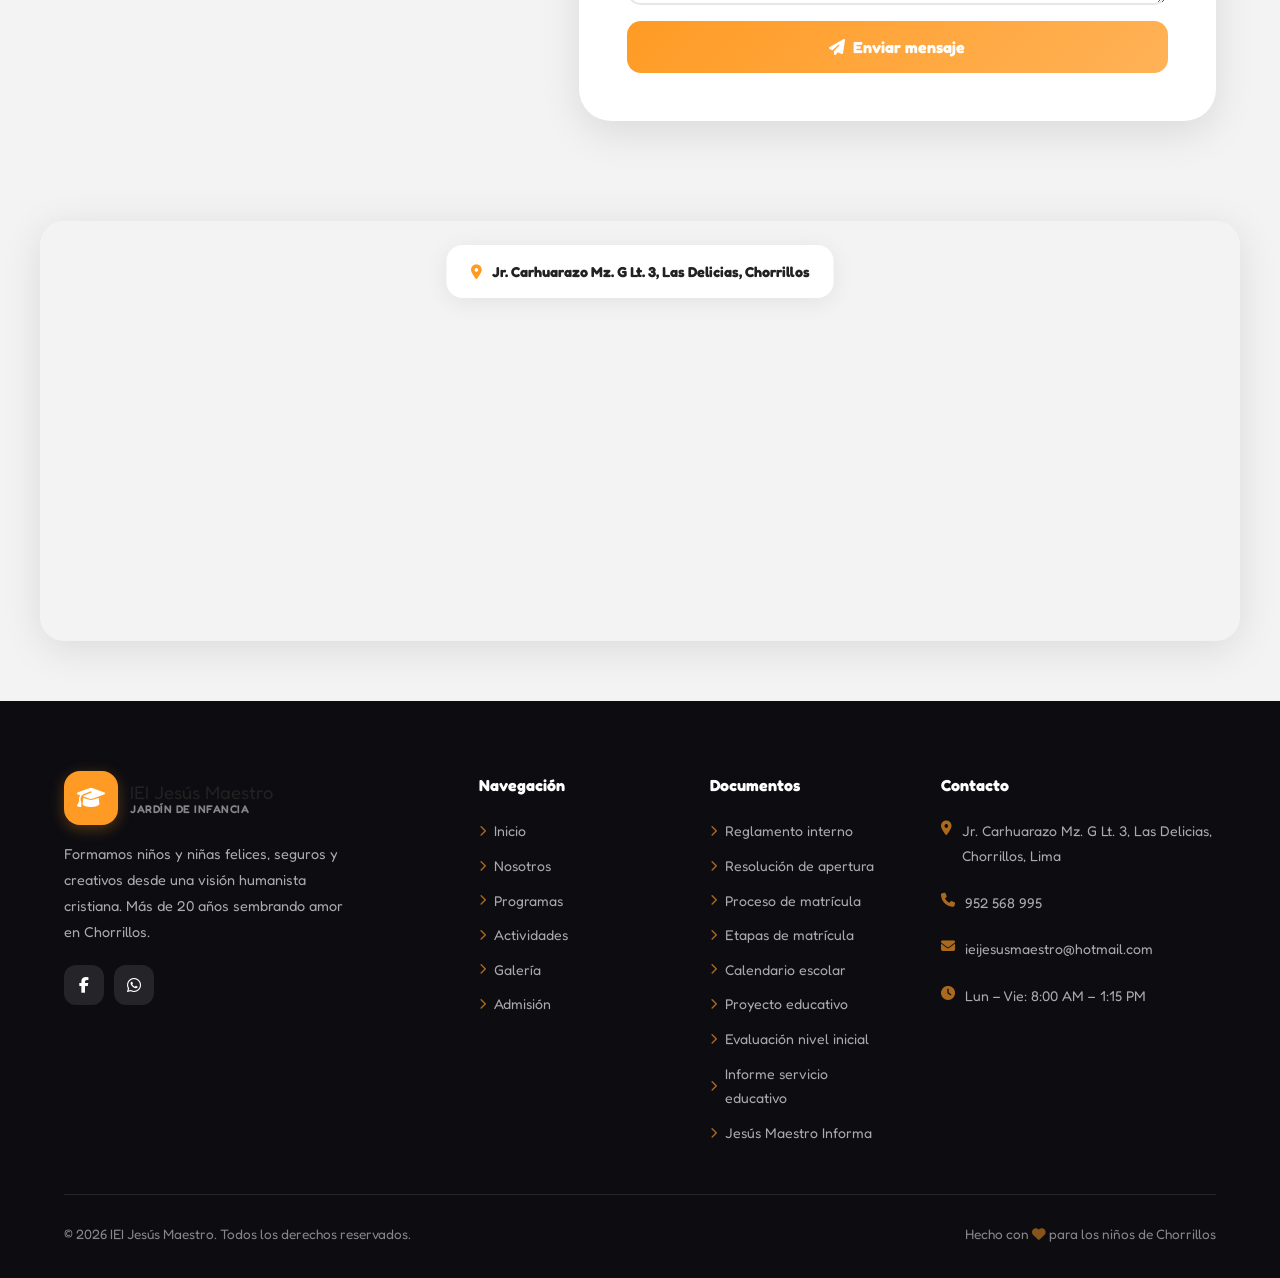
==== commit 2c8f5ddf: "Agregar sección Títulos al panel — todos los encabezados editables Nuevo content/textos.json, data-c" ====
--- a/index.html
+++ b/index.html
@@ -682,7 +682,7 @@
       </div>
       <div class="about-content reveal-right">
         <div class="badge">¿Quiénes Somos?</div>
-        <h2 class="section-title">Una familia dedicada a la primera infancia</h2>
+        <h2 class="section-title" data-cms="nosotros_titulo">Una familia dedicada a la primera infancia</h2>
         <p class="section-sub" data-cms="nosotros-desc">Nuestra misión es educar y formar a niños y niñas desde una visión humanista cristiana, donde la enseñanza sea un diálogo entre la fe, la cultura y la vida, dentro de los valores cristianos. Somos una institución educativa parroquial promovida por la <strong>Congregación Hermanas de la Caridad de San Vicente de Paúl</strong>, comprometida con la primera infancia en Chorrillos desde hace más de 20 años.</p>
         <div class="about-features">
           <div class="about-feature">
@@ -723,8 +723,8 @@
     <div class="container">
       <div class="programs-header reveal">
         <div class="badge" style="background:var(--purple)">Nuestros Programas</div>
-        <h2 class="section-title">Educación por edades,<br>aprendizaje para toda la vida</h2>
-        <p class="section-sub">Cada etapa del desarrollo infantil recibe una atención especializada con metodologías pensadas para el ritmo y la curiosidad de cada niño.</p>
+        <h2 class="section-title" data-cms="programas_titulo">Educación por edades,<br>aprendizaje para toda la vida</h2>
+        <p class="section-sub" data-cms="programas_sub">Cada etapa del desarrollo infantil recibe una atención especializada con metodologías pensadas para el ritmo y la curiosidad de cada niño.</p>
       </div>
     </div>
     <div class="programs-carousel-wrap">
@@ -812,8 +812,8 @@
     <div class="container">
       <div class="why-content reveal-left">
         <div class="badge">Conoce más sobre nosotros</div>
-        <h2 class="section-title">Conoce Más sobre<br>IEI Jesús Maestro</h2>
-        <p class="section-sub">Respondemos las preguntas más frecuentes de los padres de familia sobre nuestra institución.</p>
+        <h2 class="section-title" data-cms="faq_titulo">Conoce Más sobre<br>IEI Jesús Maestro</h2>
+        <p class="section-sub" data-cms="faq_sub">Respondemos las preguntas más frecuentes de los padres de familia sobre nuestra institución.</p>
         <div class="faq-list" data-cms="faq-list">
           <div class="faq-item active">
             <button class="faq-question" onclick="toggleFaq(this)">
@@ -888,8 +888,8 @@
     <div class="container">
     <div class="pillars-header reveal">
       <div class="badge" style="background:var(--green)">Actividades y Talleres</div>
-      <h2 class="section-title">Aprendemos jugando, crecemos soñando</h2>
-      <p class="section-sub">Ofrecemos una propuesta pedagógica rica en experiencias que despiertan la curiosidad y el amor por el aprendizaje.</p>
+      <h2 class="section-title" data-cms="actividades_titulo">Aprendemos jugando, crecemos soñando</h2>
+      <p class="section-sub" data-cms="actividades_sub">Ofrecemos una propuesta pedagógica rica en experiencias que despiertan la curiosidad y el amor por el aprendizaje.</p>
     </div>
     <div class="pillars-grid">
       <div class="pillar-card reveal" style="transition-delay:0.1s">
@@ -931,8 +931,8 @@
     <div class="container">
       <div class="schedule-content reveal-left">
         <div class="badge">Horarios</div>
-        <h2 class="section-title">Organizamos el día para el desarrollo óptimo</h2>
-        <p class="section-sub">Nuestros horarios están diseñados para respetar el ritmo natural de cada etapa del desarrollo infantil.</p>
+        <h2 class="section-title" data-cms="horarios_titulo">Organizamos el día para el desarrollo óptimo</h2>
+        <p class="section-sub" data-cms="horarios_sub">Nuestros horarios están diseñados para respetar el ritmo natural de cada etapa del desarrollo infantil.</p>
         <div style="margin-top:32px;">
           <a href="#admision" class="btn btn-primary"><i class="fas fa-calendar-check"></i> <span>Solicitar visita</span></a>
         </div>
@@ -980,8 +980,8 @@
     <div class="container">
     <div class="gallery-header reveal">
       <div class="badge">Galería</div>
-      <h2 class="section-title">Momentos que quedan en el corazón</h2>
-      <p class="section-sub">Cada día es una aventura llena de aprendizaje, risas y descubrimientos.</p>
+      <h2 class="section-title" data-cms="galeria_titulo">Momentos que quedan en el corazón</h2>
+      <p class="section-sub" data-cms="galeria_sub">Cada día es una aventura llena de aprendizaje, risas y descubrimientos.</p>
     </div>
     <div class="gallery-grid" data-cms="galeria-grid">
       <div class="gallery-item span2 reveal">
@@ -1009,8 +1009,8 @@
     <div class="container">
     <div class="testimonials-header reveal">
       <div class="badge">Testimonios</div>
-      <h2 class="section-title">Lo que dicen nuestras familias</h2>
-      <p class="section-sub">La confianza de los padres es nuestro mayor logro y motivación.</p>
+      <h2 class="section-title" data-cms="testimonios_titulo">Lo que dicen nuestras familias</h2>
+      <p class="section-sub" data-cms="testimonios_sub">La confianza de los padres es nuestro mayor logro y motivación.</p>
     </div>
     <div class="testimonials-grid" data-cms="testimonios-grid">
       <div class="testimonial-card reveal" style="transition-delay:0.1s">
@@ -1055,8 +1055,8 @@
     <div class="container">
     <div class="admission-header reveal">
       <div class="badge">Proceso de Admisión</div>
-      <h2 class="section-title">4 pasos para unirte a nuestra familia</h2>
-      <p class="section-sub">Inscribir a tu hijo es sencillo. Te acompañamos en cada etapa del proceso.</p>
+      <h2 class="section-title" data-cms="admision_titulo">4 pasos para unirte a nuestra familia</h2>
+      <p class="section-sub" data-cms="admision_sub">Inscribir a tu hijo es sencillo. Te acompañamos en cada etapa del proceso.</p>
     </div>
     <div class="admission-steps">
       <div class="step-card reveal" style="transition-delay:0.1s">
@@ -1107,8 +1107,8 @@
     <div class="container">
     <div class="contact-header reveal">
       <div class="badge">Contáctanos</div>
-      <h2 class="section-title">Estamos aquí para ayudarte</h2>
-      <p class="section-sub">Escríbenos o visítanos, con gusto atenderemos todas tus consultas.</p>
+      <h2 class="section-title" data-cms="contacto_titulo">Estamos aquí para ayudarte</h2>
+      <p class="section-sub" data-cms="contacto_sub">Escríbenos o visítanos, con gusto atenderemos todas tus consultas.</p>
     </div>
     <div class="contact-grid">
       <div class="contact-info">
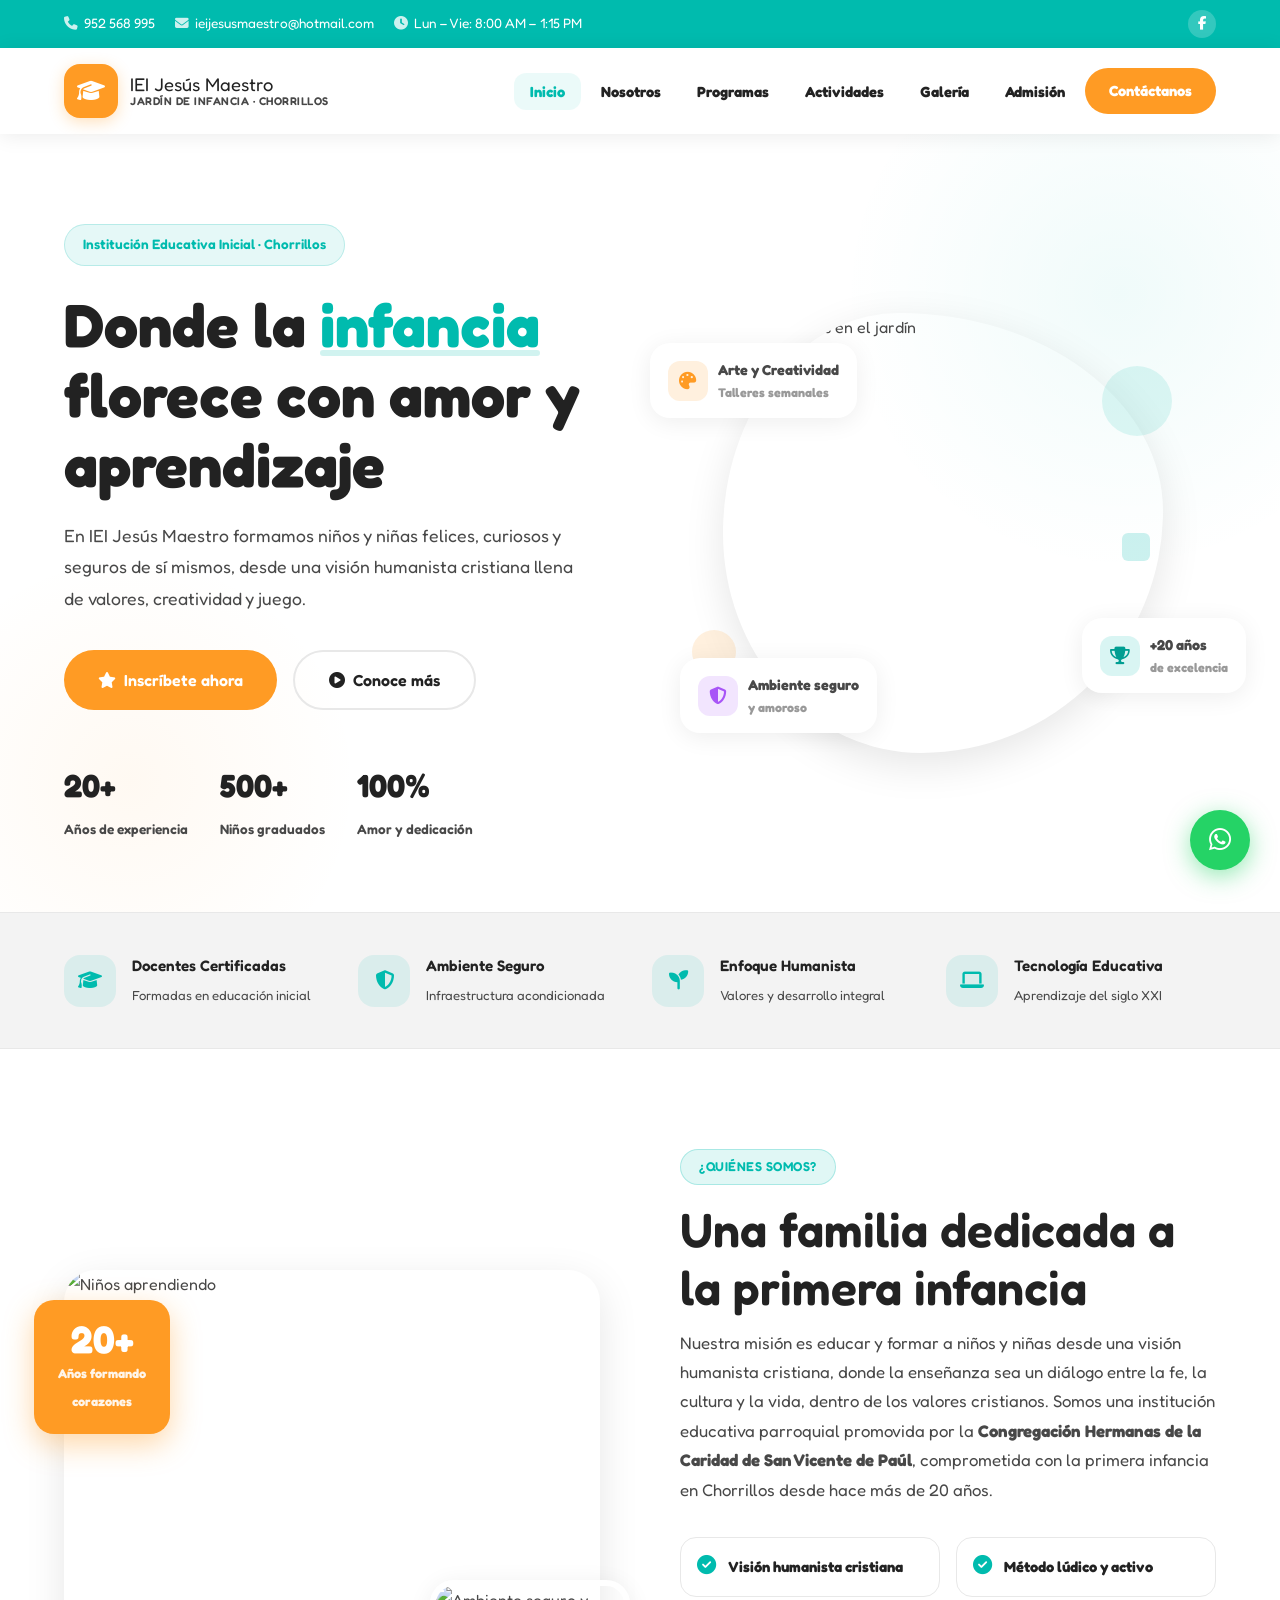
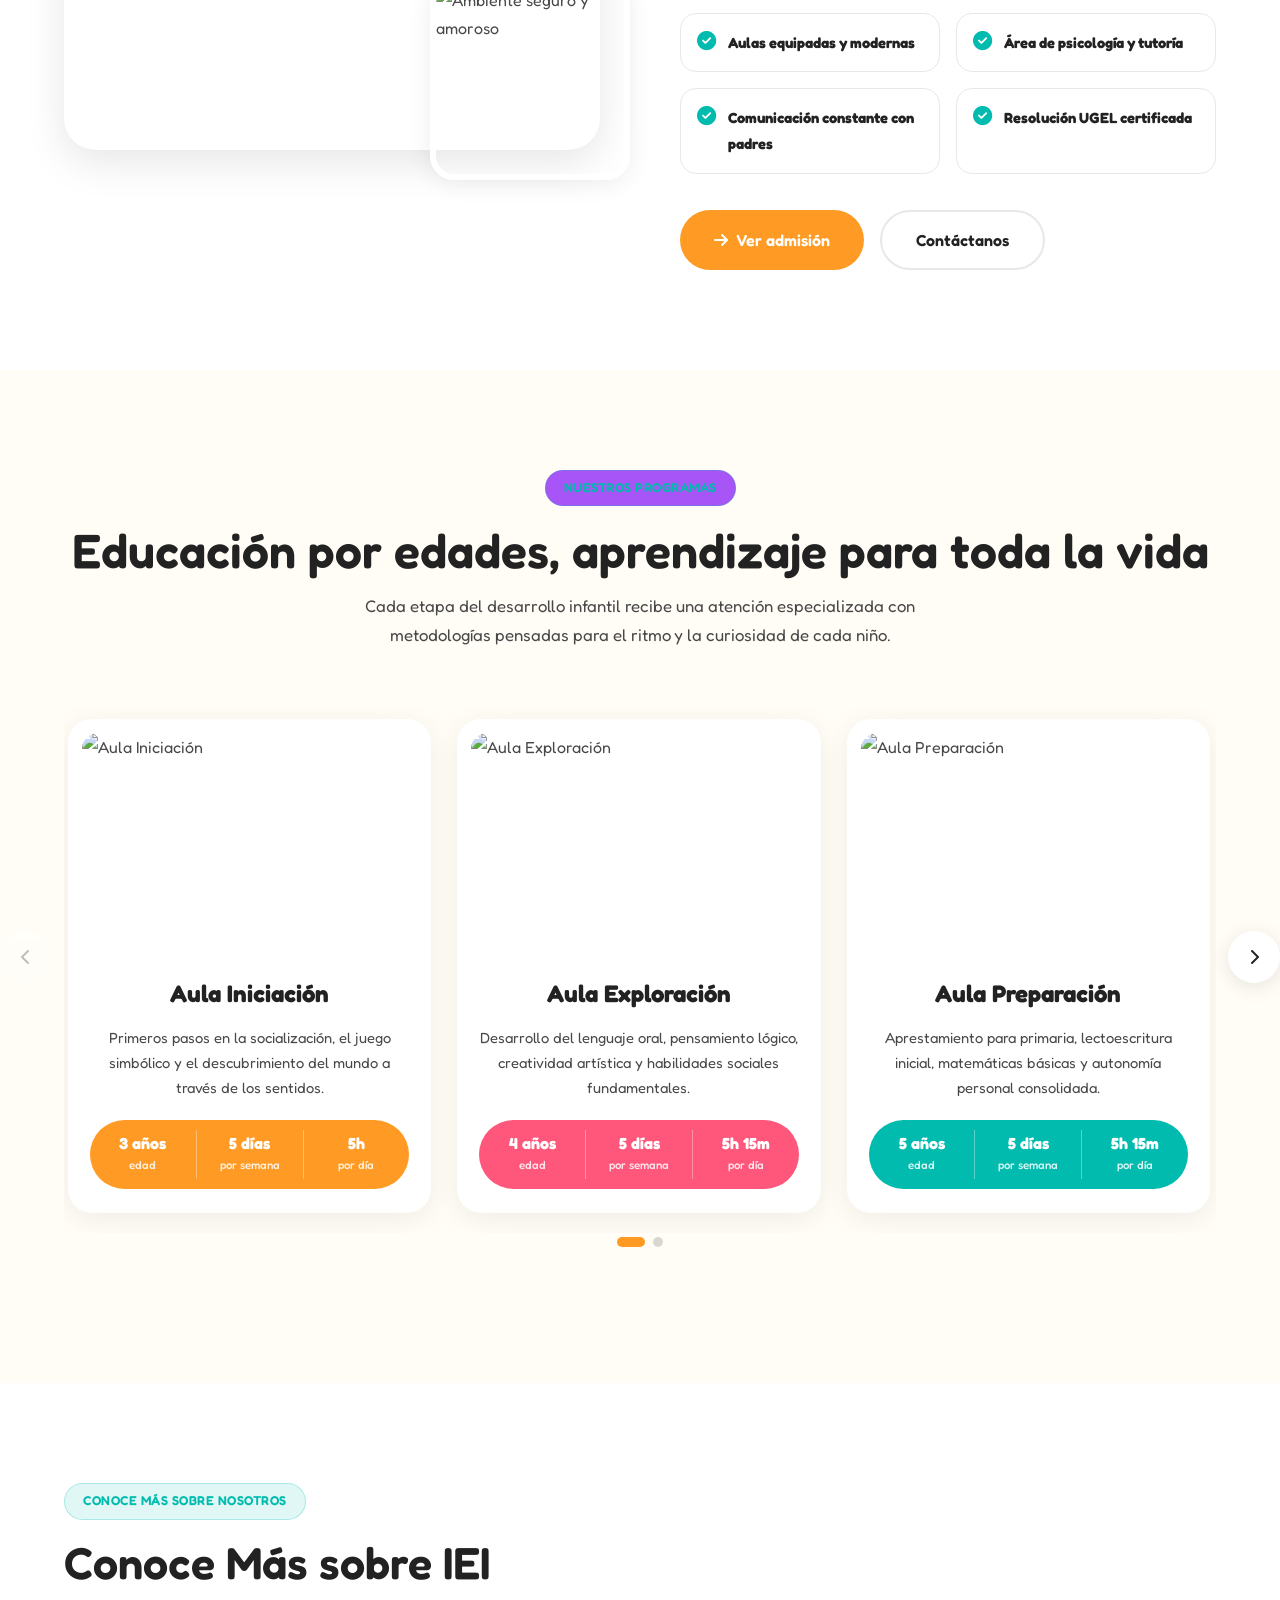
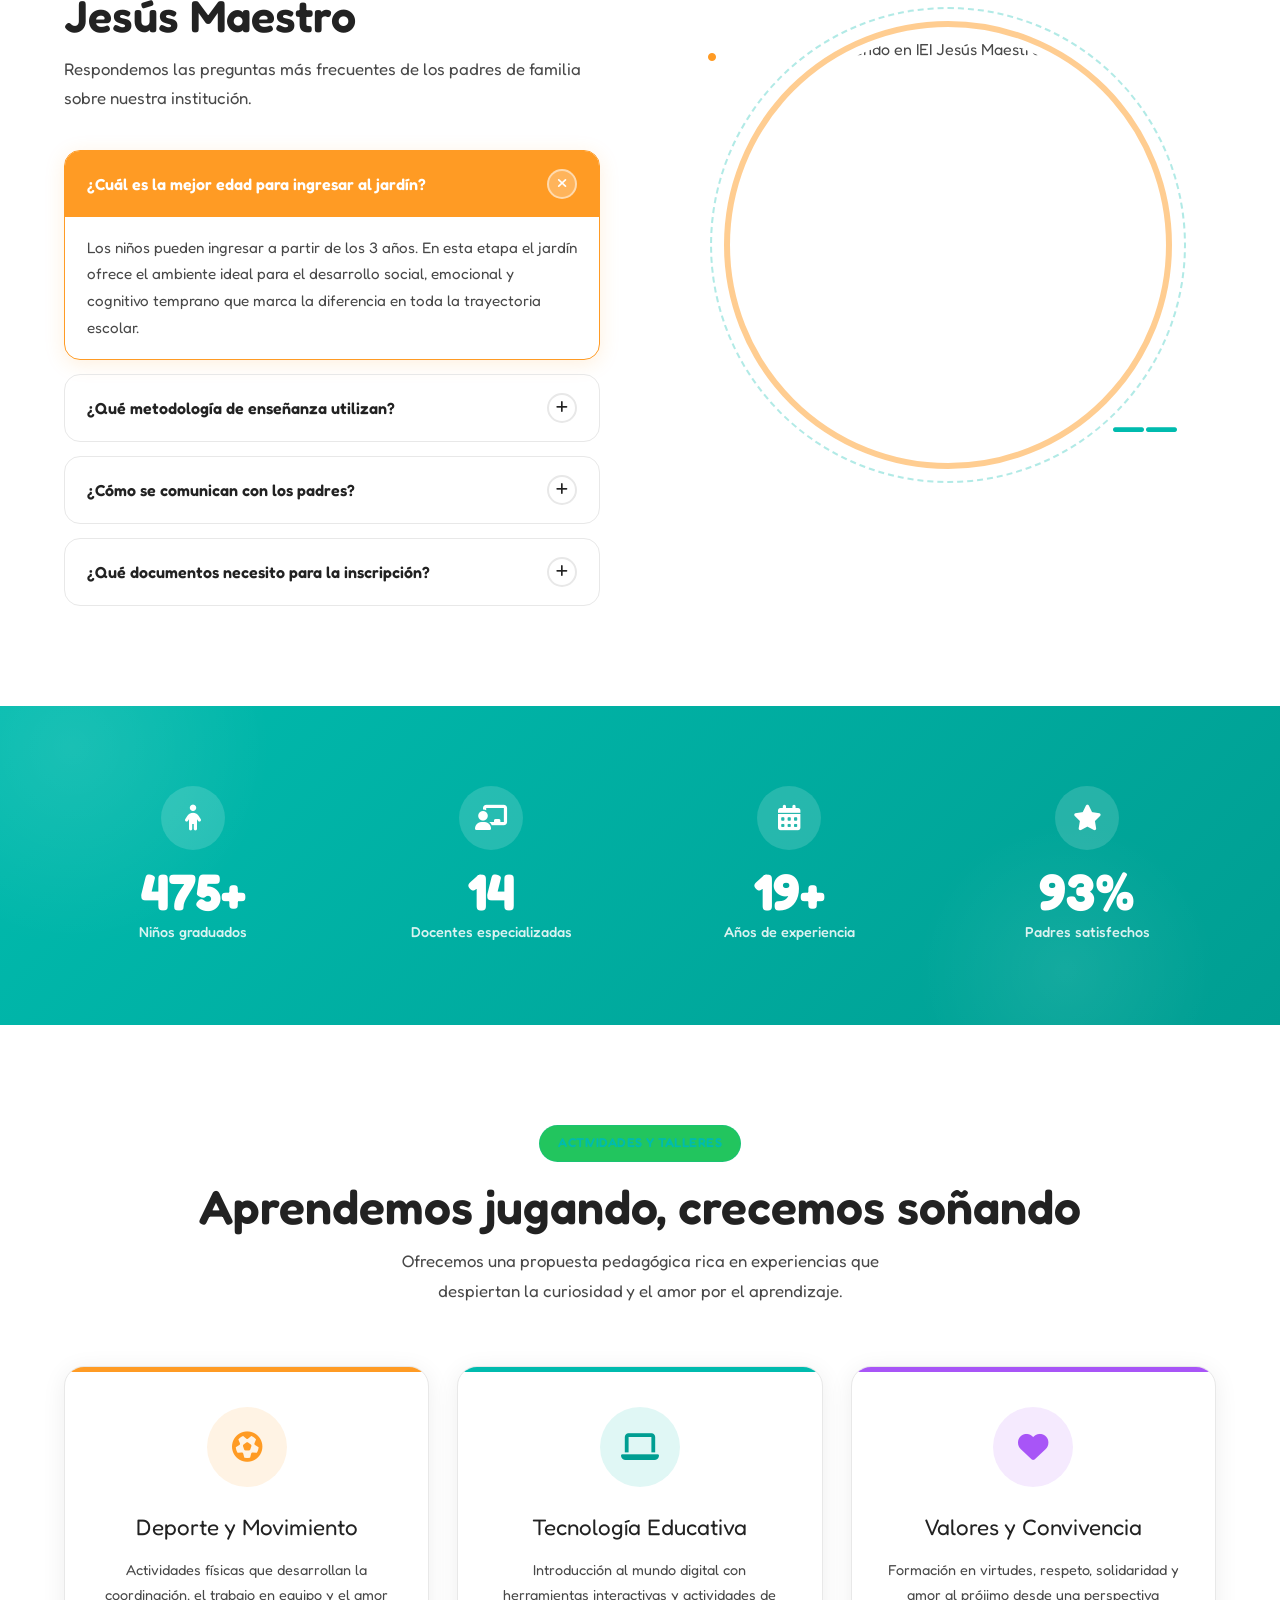
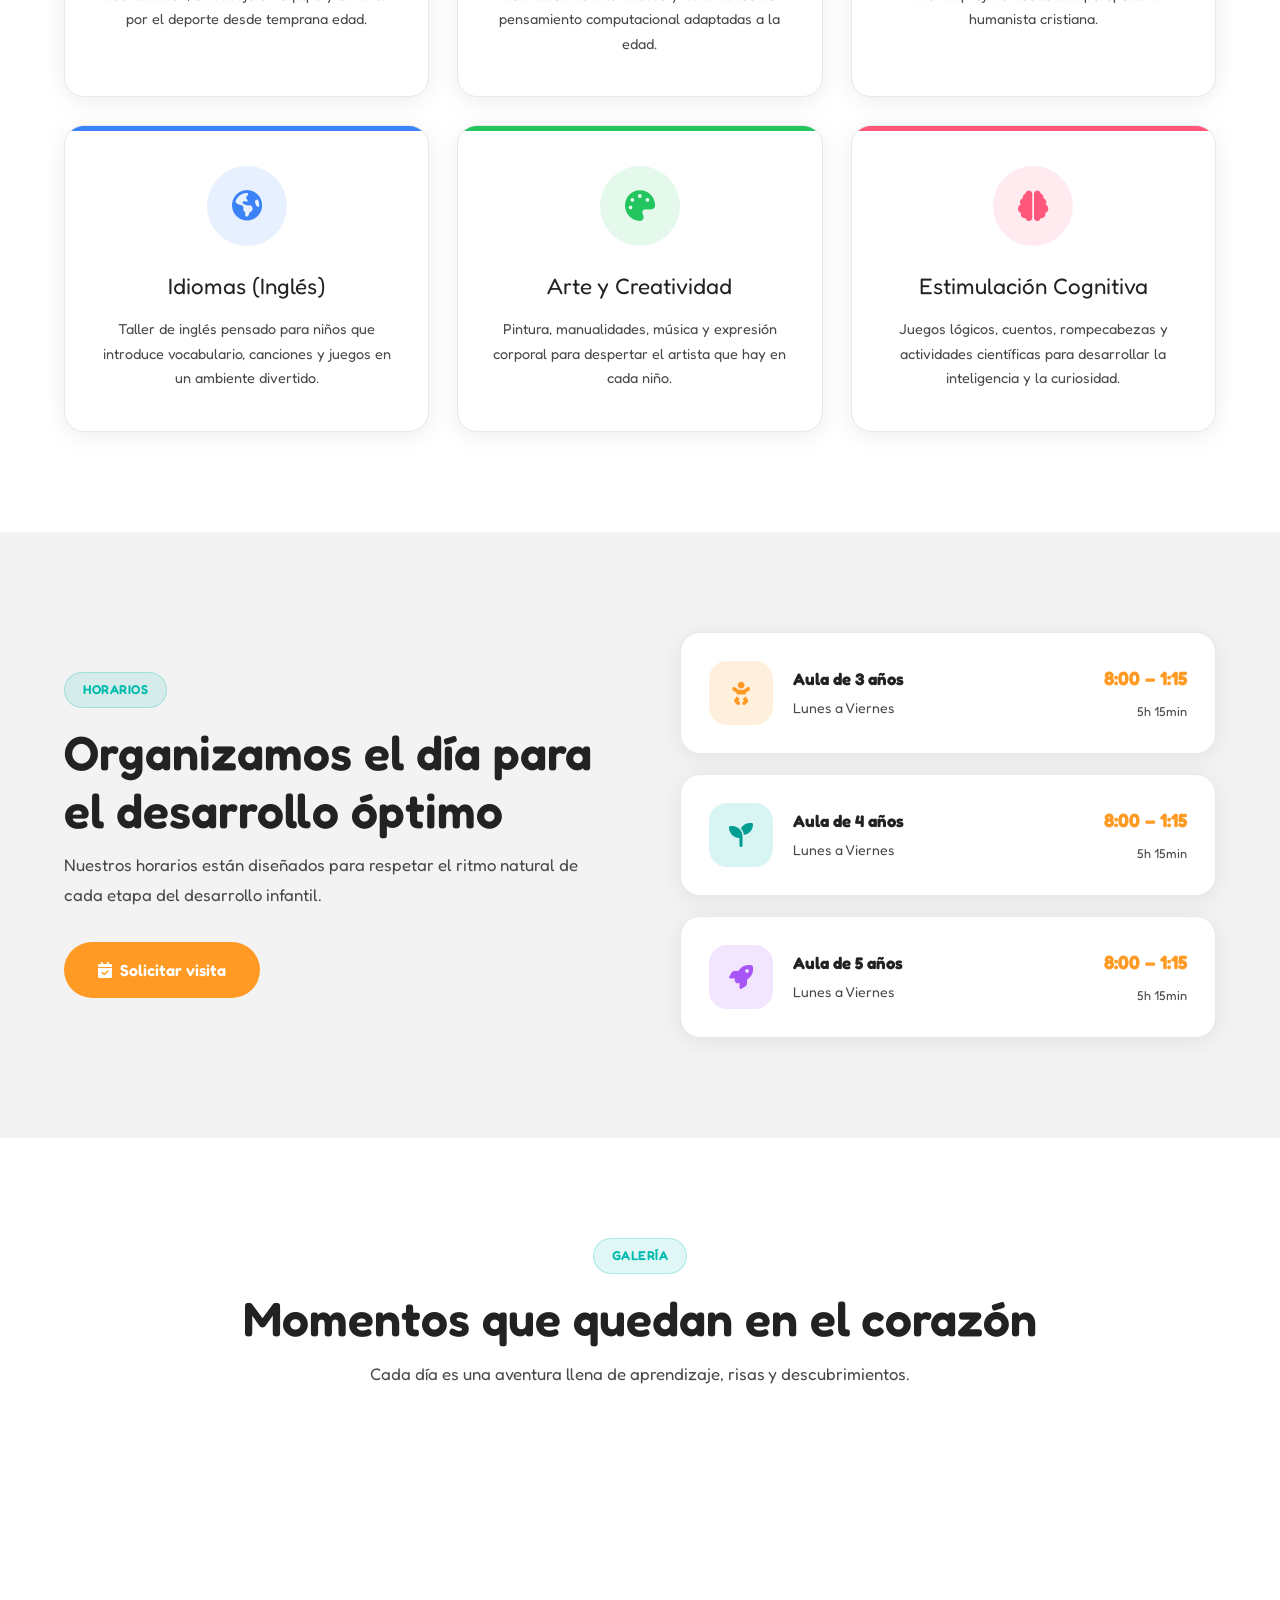
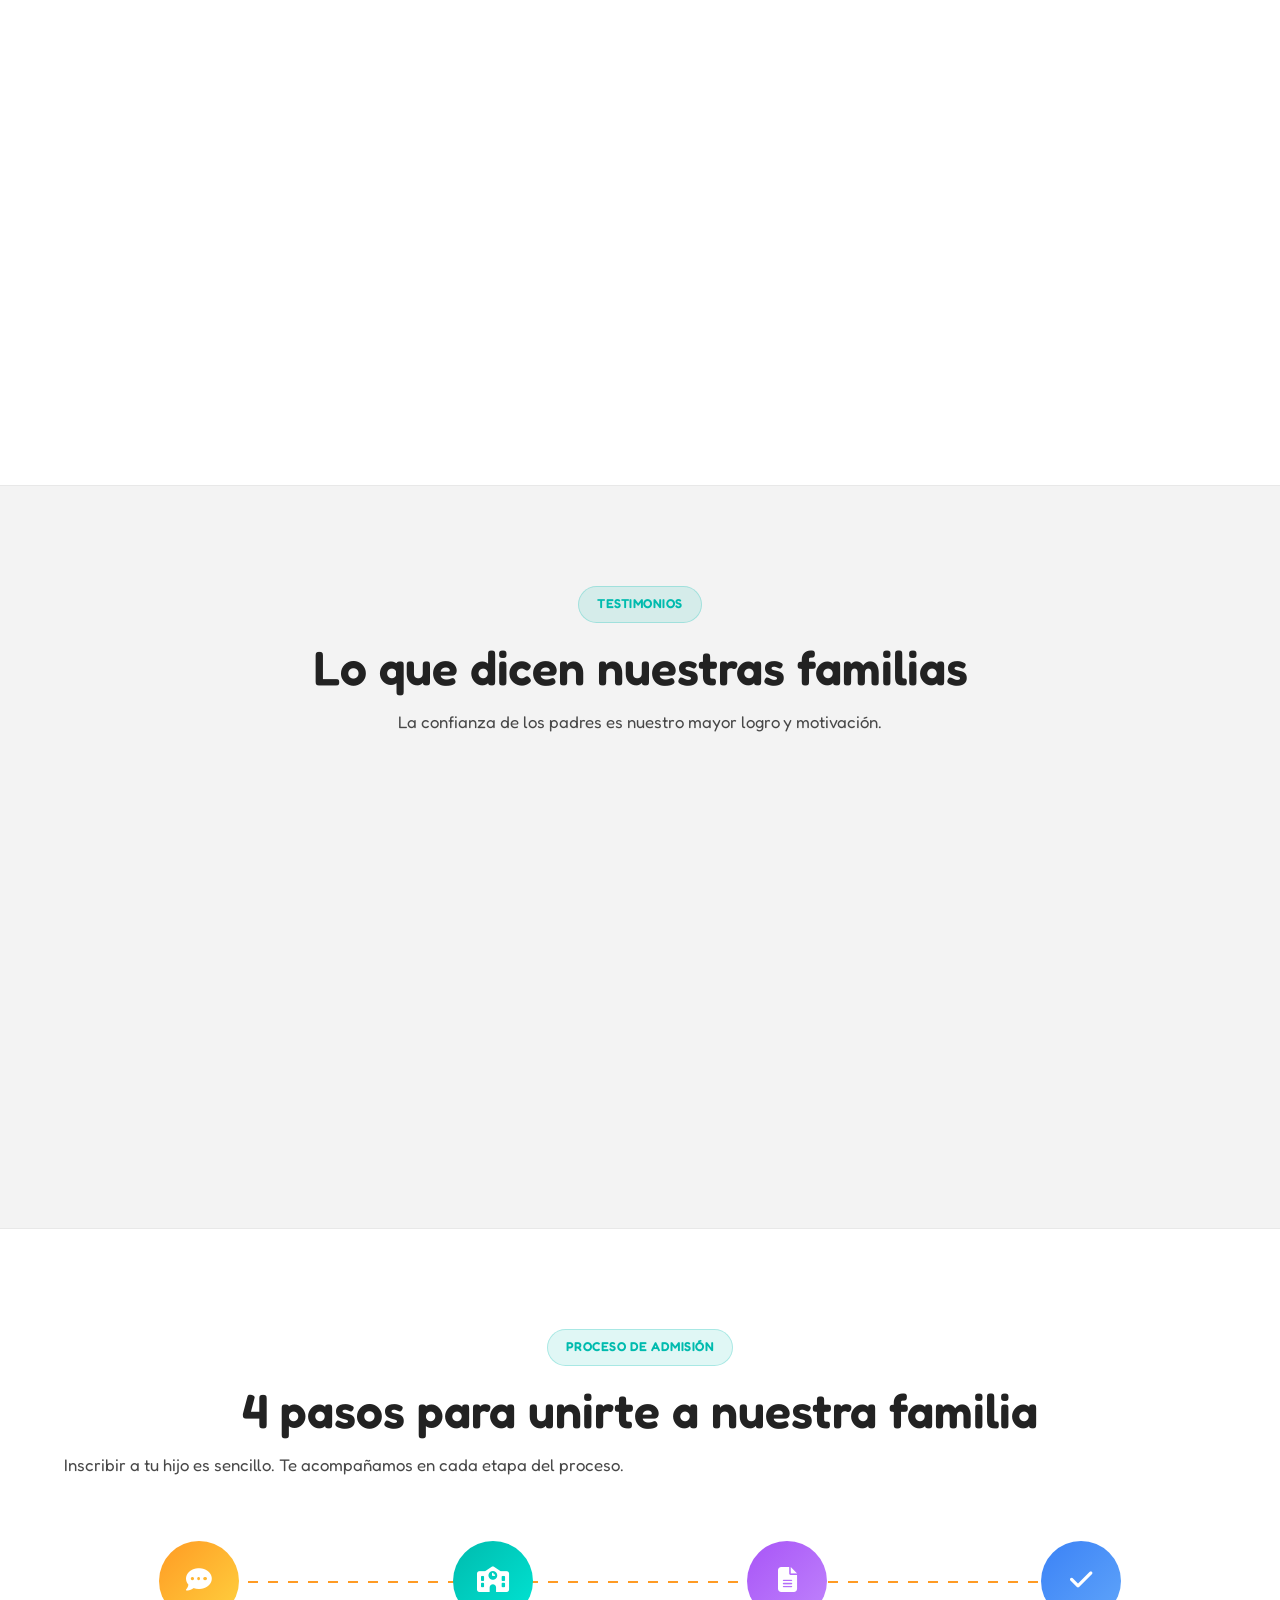
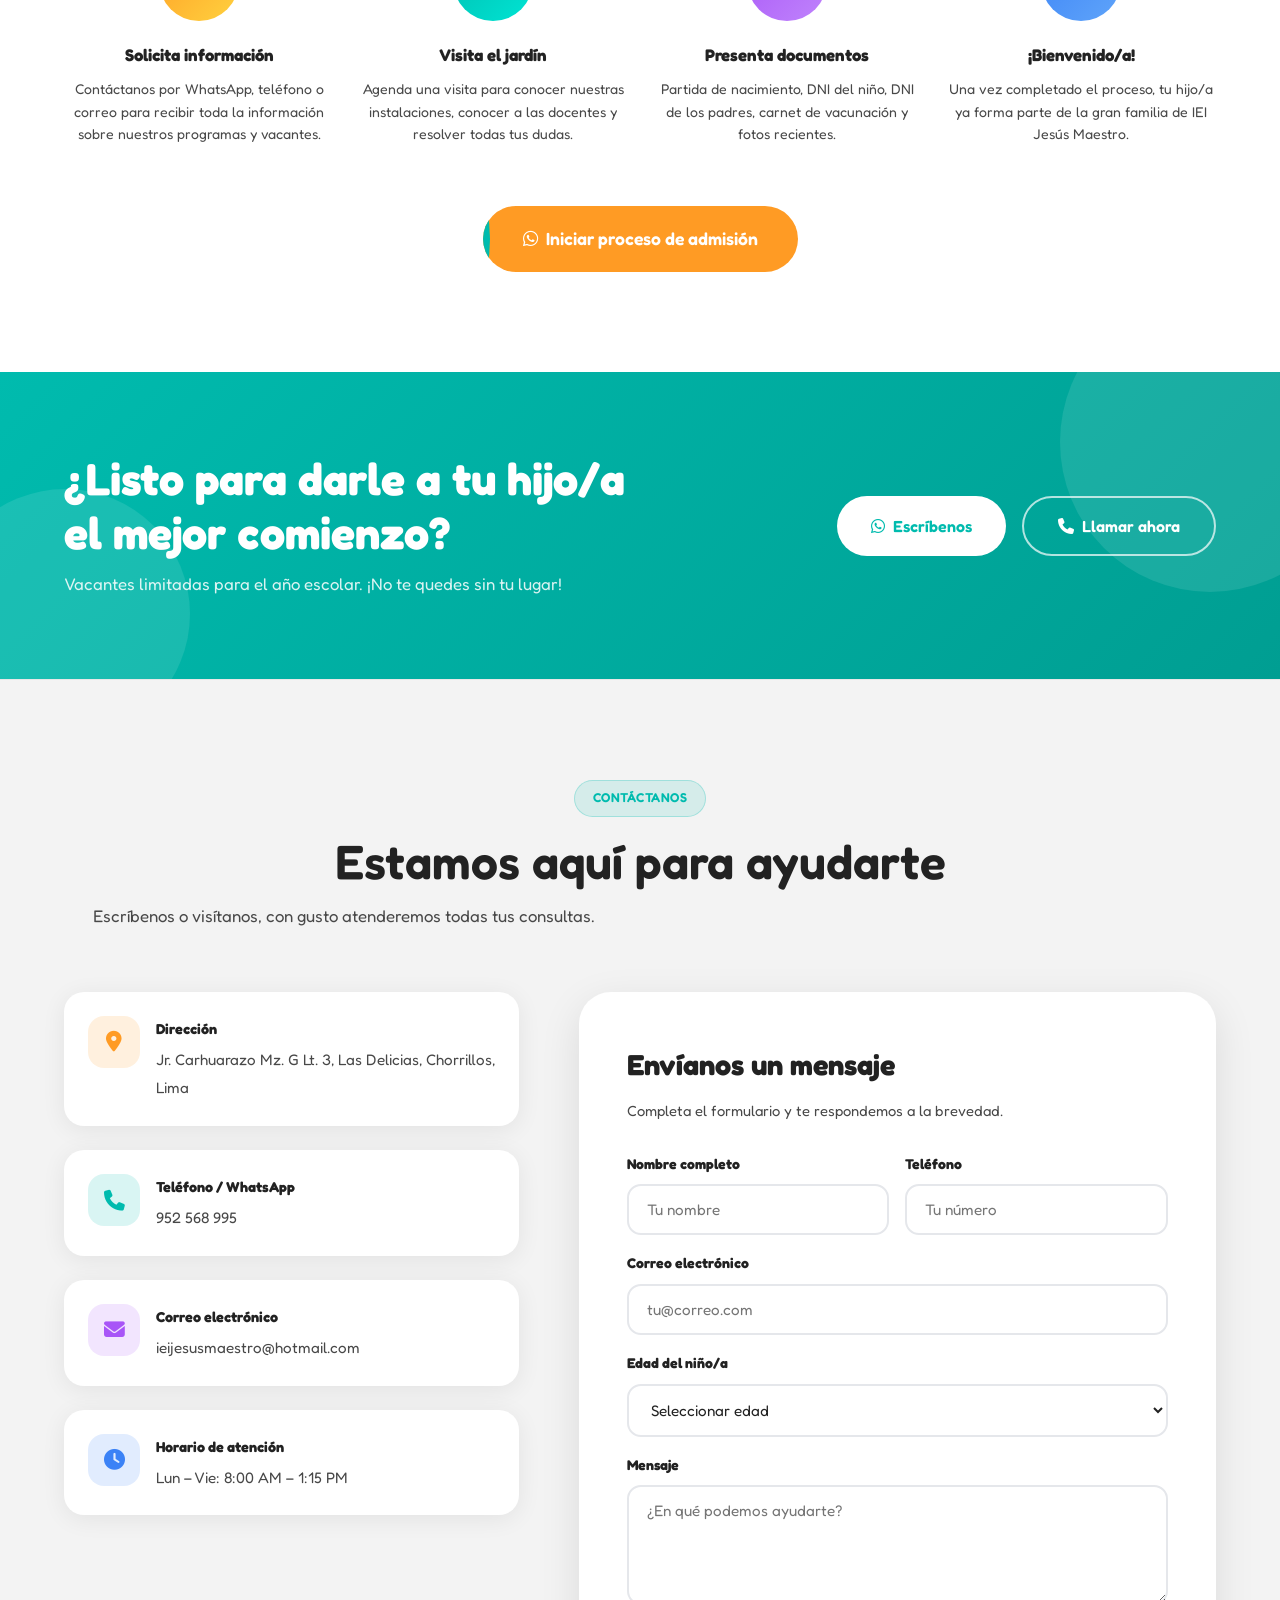
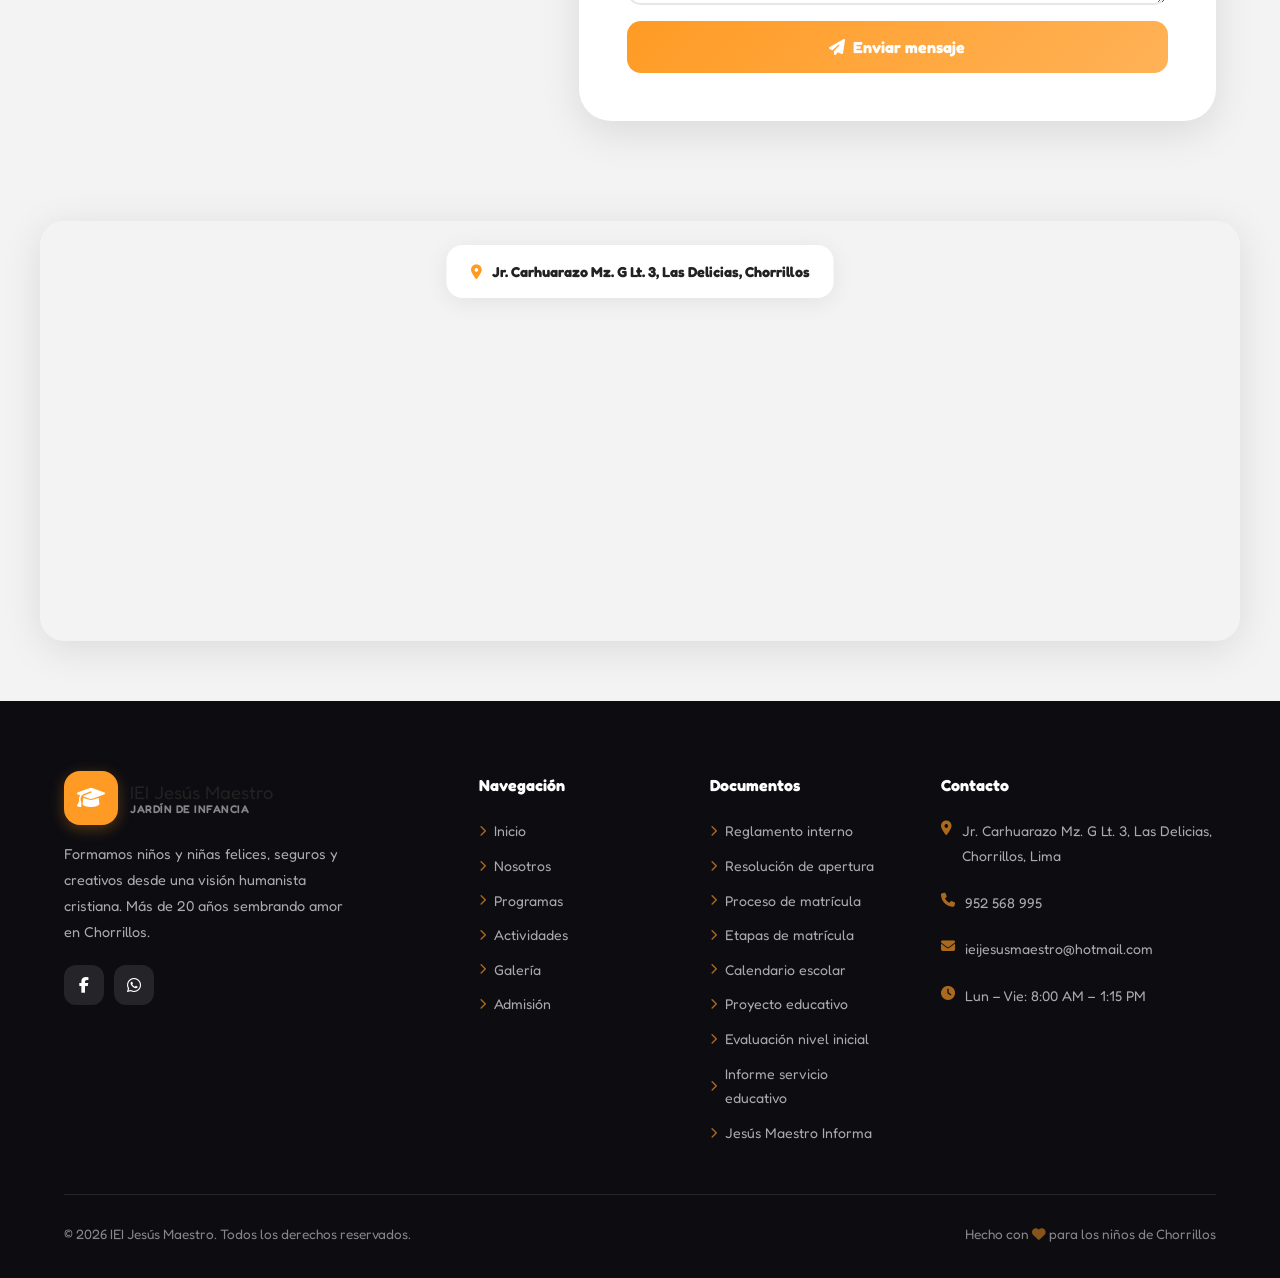
==== commit fba124d9: "Hero completamente editable: tag, título y descripción Agrega campos para la etiqueta, las 3 partes " ====
--- a/index.html
+++ b/index.html
@@ -161,8 +161,9 @@
     .hero-tag { display: inline-flex; align-items: center; gap: 8px; background: rgba(0,187,174,0.10); color: var(--teal); font-weight: 600; font-size: 0.85rem; padding: 8px 18px; border-radius: 50px; margin-bottom: 24px; border: 1px solid rgba(0,187,174,0.2); }
     .hero-tag::before { content: none; }
     .hero h1 { font-family: 'Fredoka', sans-serif; font-size: clamp(2.4rem, 5vw, 3.8rem); font-weight: 700; color: var(--navy); line-height: 1.15; }
-    .hero h1 span { color: var(--teal); position: relative; display: inline-block; }
-    .hero h1 span::after { content: ''; position: absolute; bottom: 4px; left: 0; width: 100%; height: 6px; background: rgba(0,187,174,0.18); z-index: -1; border-radius: 4px; }
+    .hero h1 span { color: inherit; }
+    .hero h1 span[data-cms="hero-titulo-palabra"] { color: var(--teal); position: relative; display: inline-block; }
+    .hero h1 span[data-cms="hero-titulo-palabra"]::after { content: ''; position: absolute; bottom: 4px; left: 0; width: 100%; height: 6px; background: rgba(0,187,174,0.18); z-index: -1; border-radius: 4px; }
     .hero-desc { font-size: 1.1rem; color: var(--gray); margin: 20px 0 36px; line-height: 1.8; max-width: 520px; }
     .hero-actions { display: flex; gap: 16px; flex-wrap: wrap; }
     .hero-stats { display: flex; gap: 32px; margin-top: 48px; }
@@ -568,8 +569,8 @@
   <section class="hero" id="inicio">
     <div class="container">
       <div class="hero-content">
-        <div class="hero-tag">Institución Educativa Inicial · Chorrillos</div>
-        <h1>Donde la <span>infancia</span> florece con amor y aprendizaje</h1>
+        <div class="hero-tag" data-cms="hero-tag">Institución Educativa Inicial · Chorrillos</div>
+        <h1><span data-cms="hero-titulo-antes">Donde la</span> <span data-cms="hero-titulo-palabra">infancia</span> <span data-cms="hero-titulo-despues">florece con amor y aprendizaje</span></h1>
         <p class="hero-desc" data-cms="hero-desc">En IEI Jesús Maestro formamos niños y niñas felices, curiosos y seguros de sí mismos, desde una visión humanista cristiana llena de valores, creatividad y juego.</p>
         <div class="hero-actions">
           <a href="#admision" class="btn btn-primary"><i class="fas fa-star"></i> <span>Inscríbete ahora</span></a>
